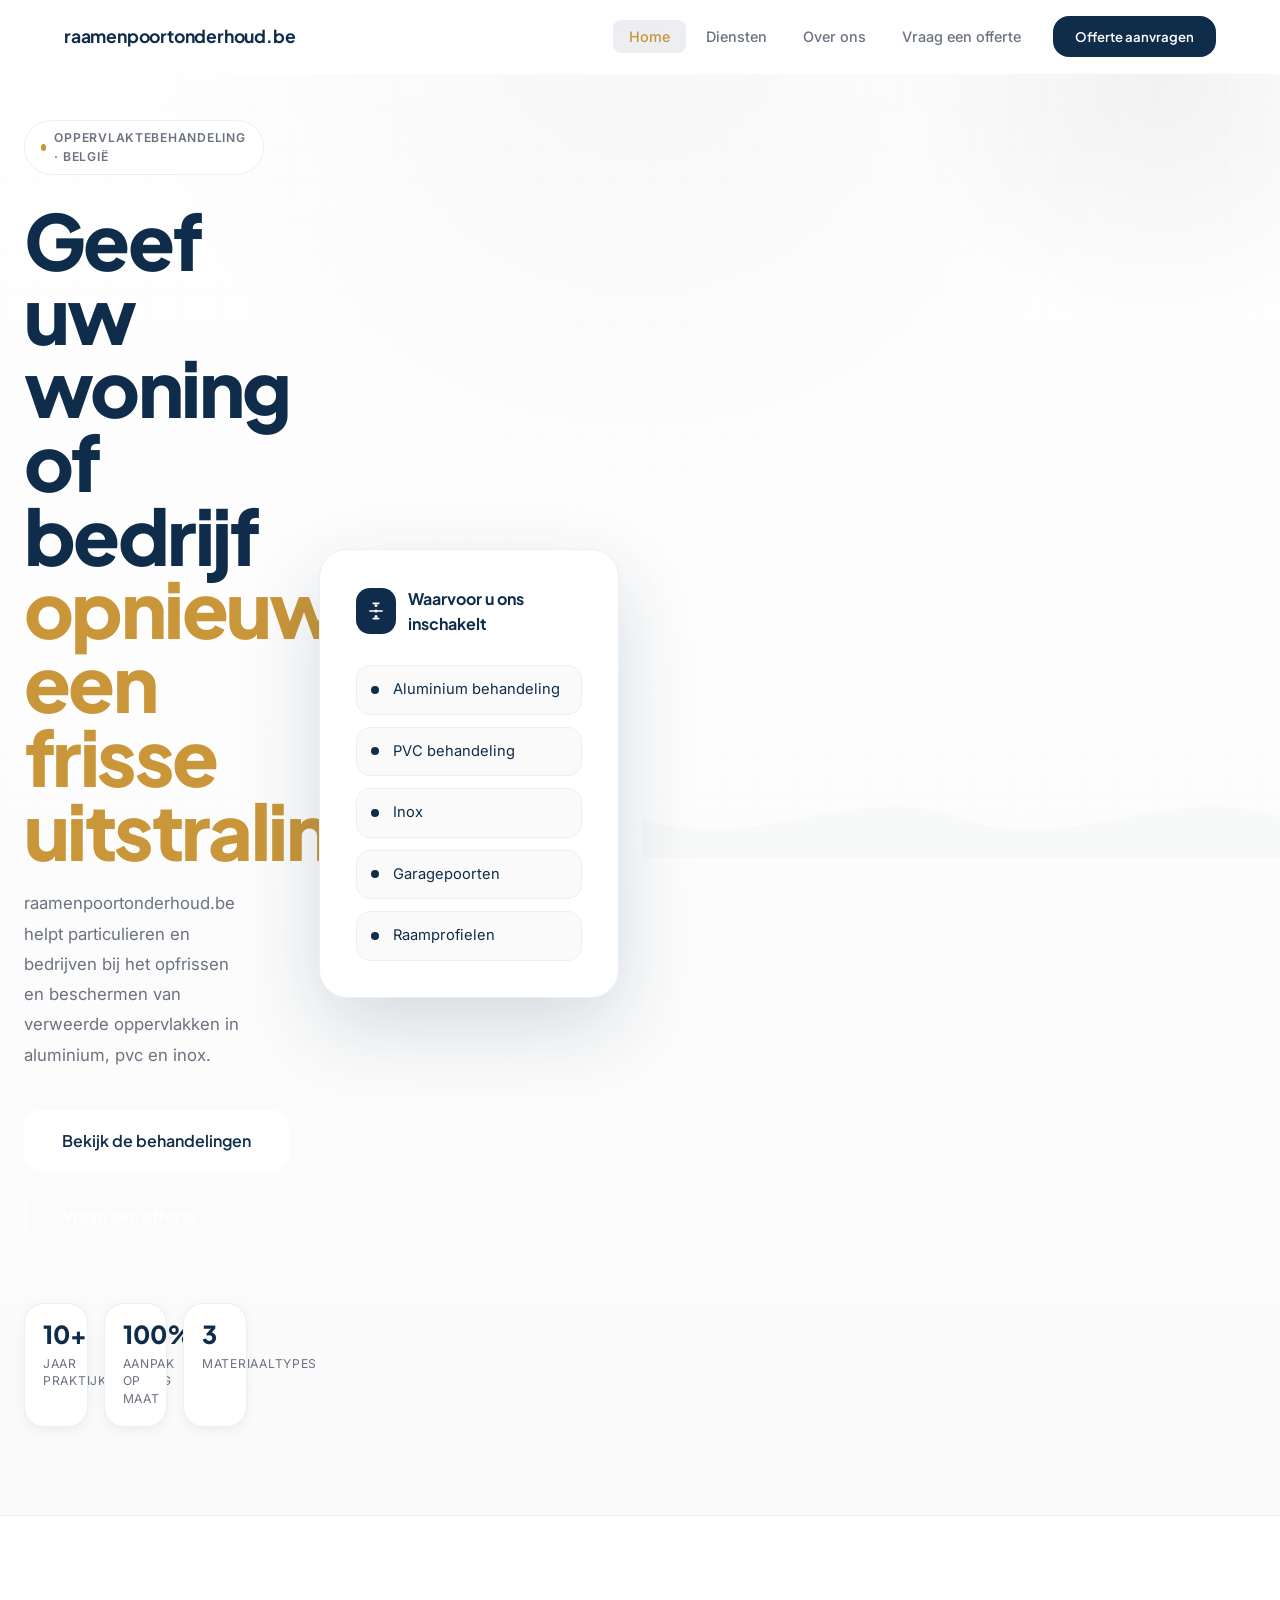
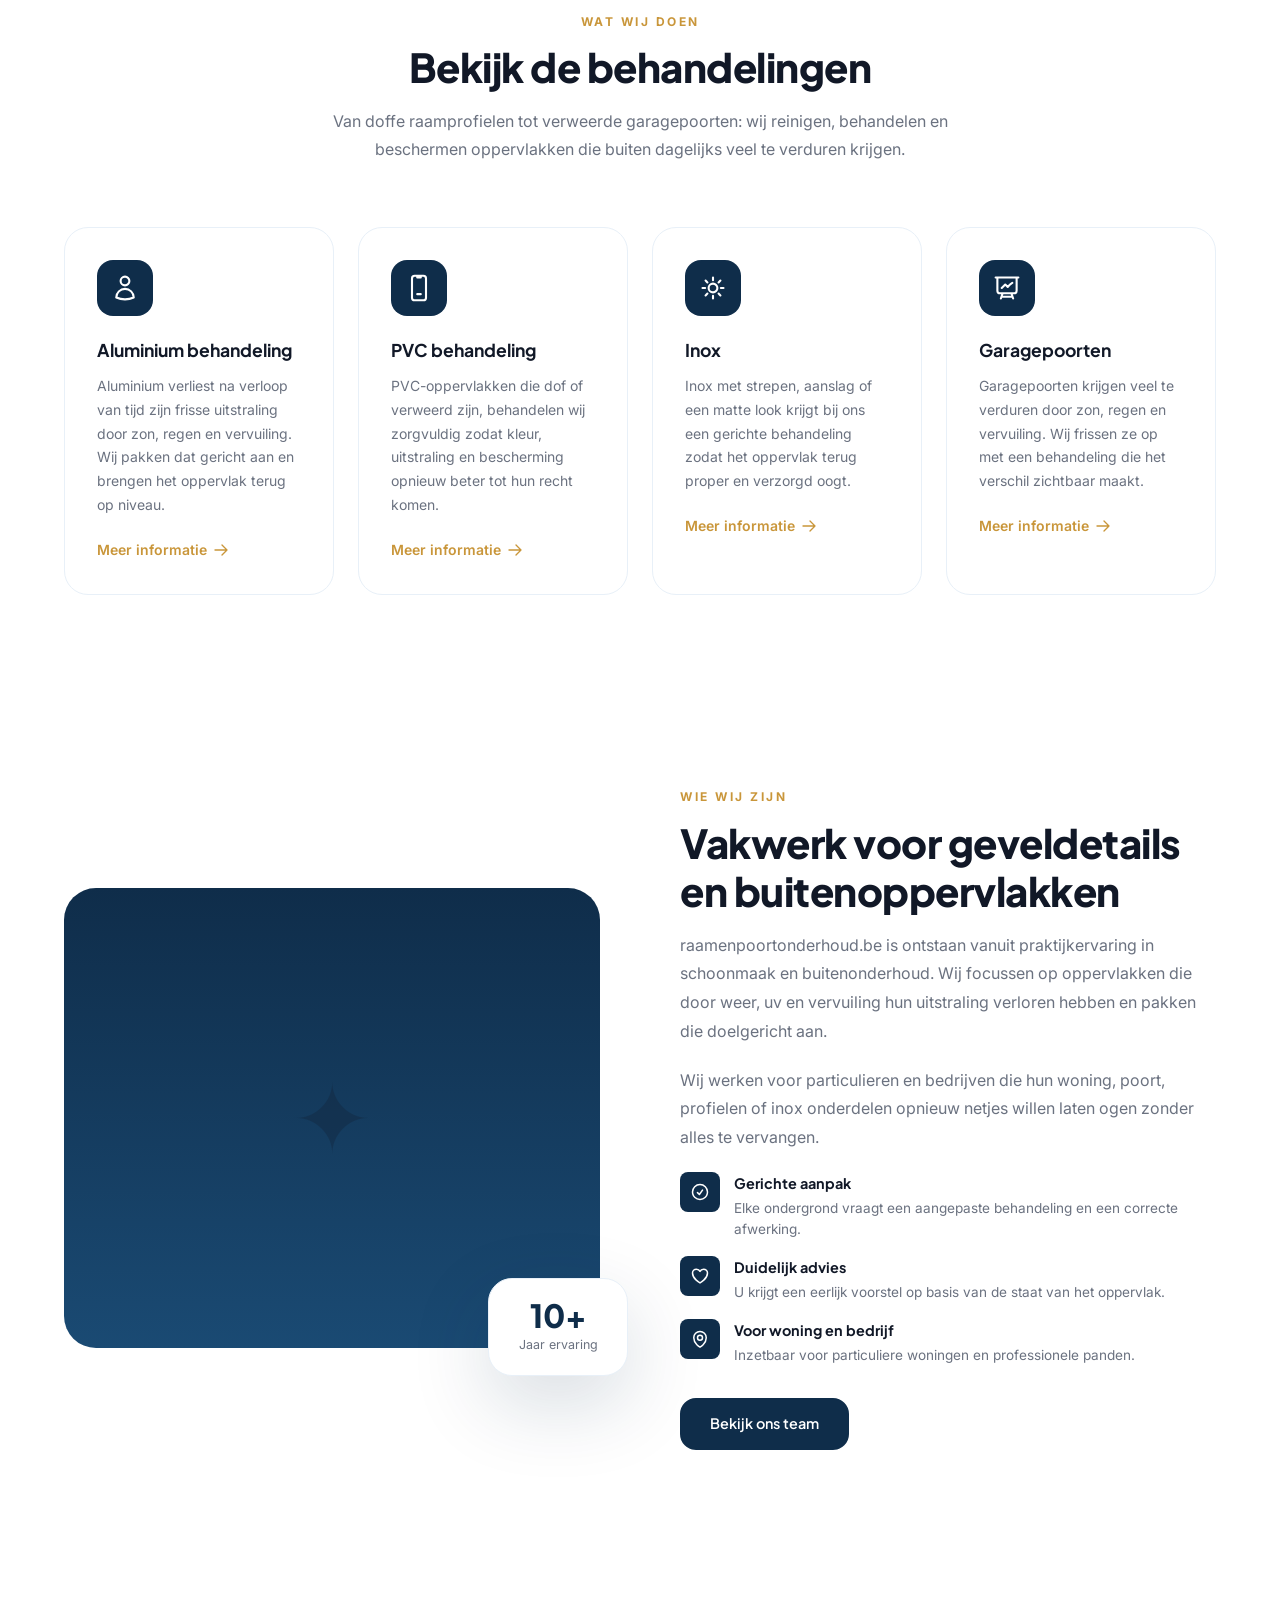
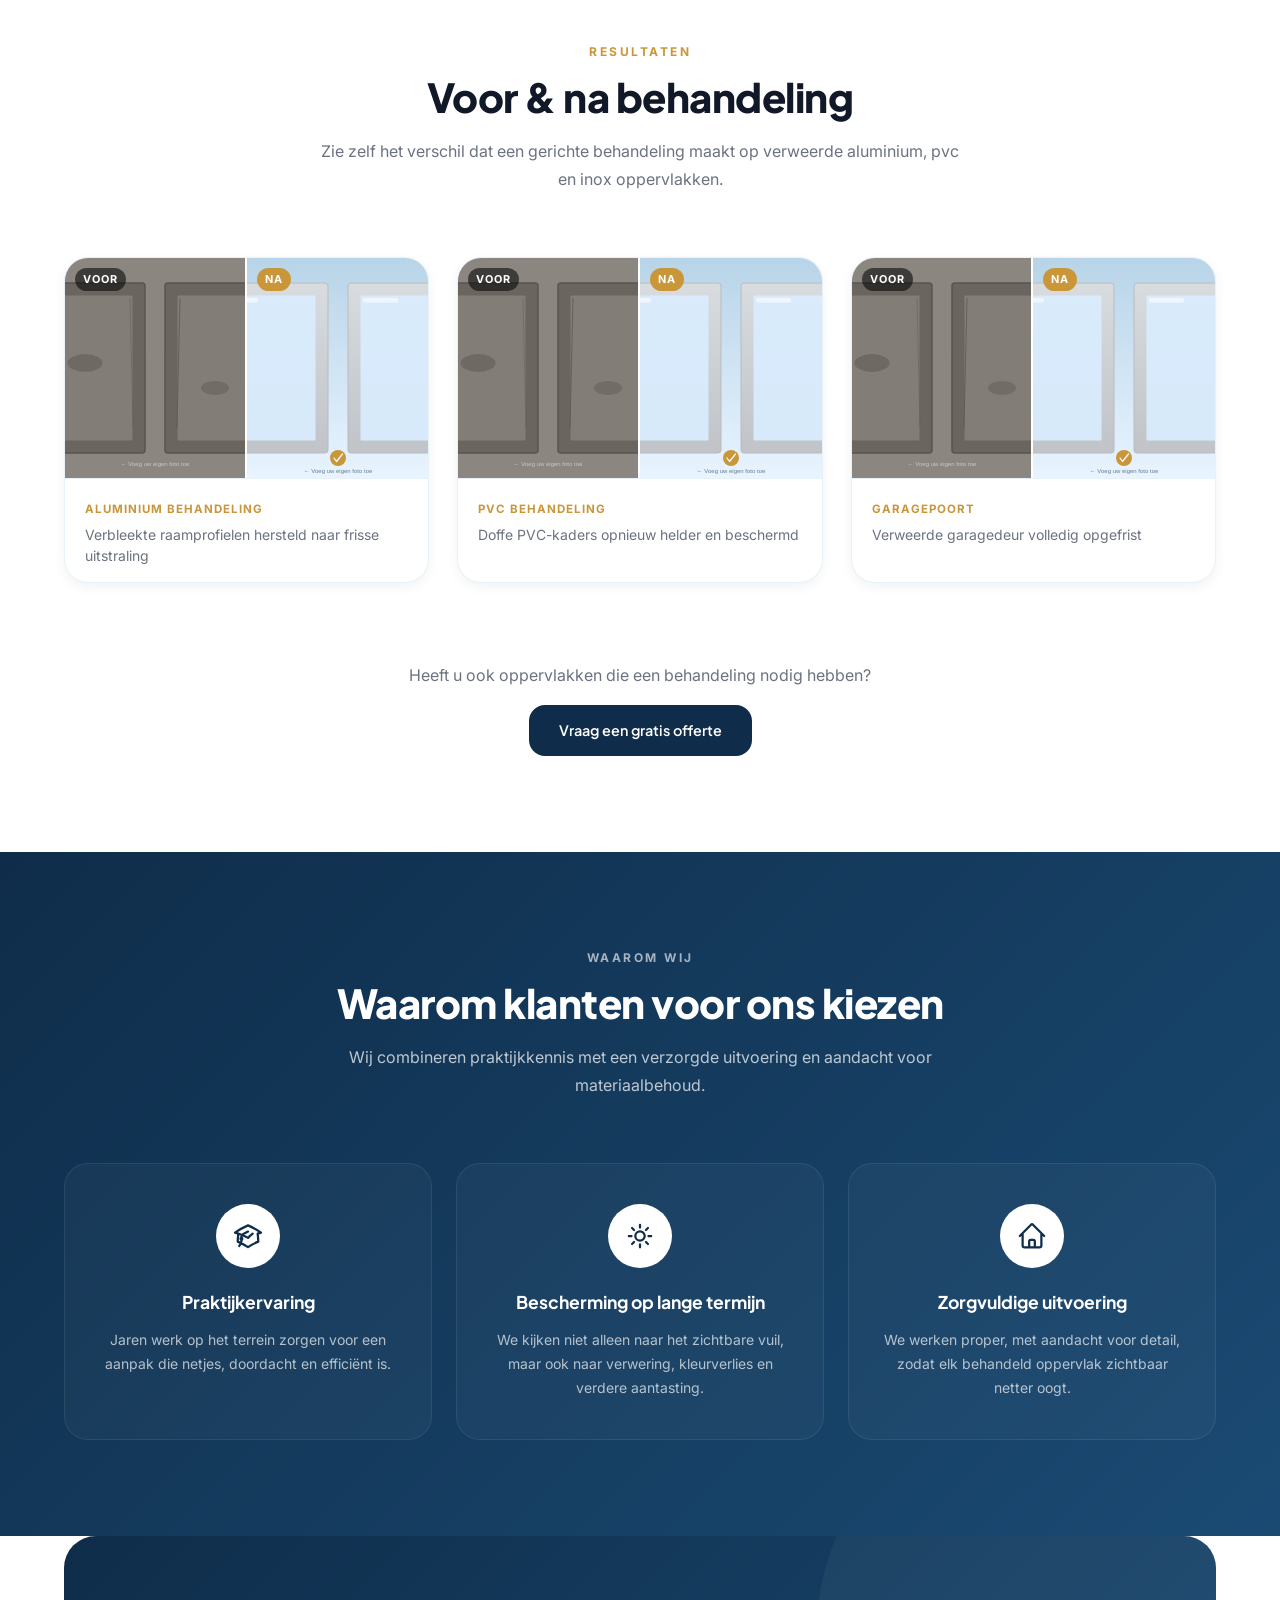
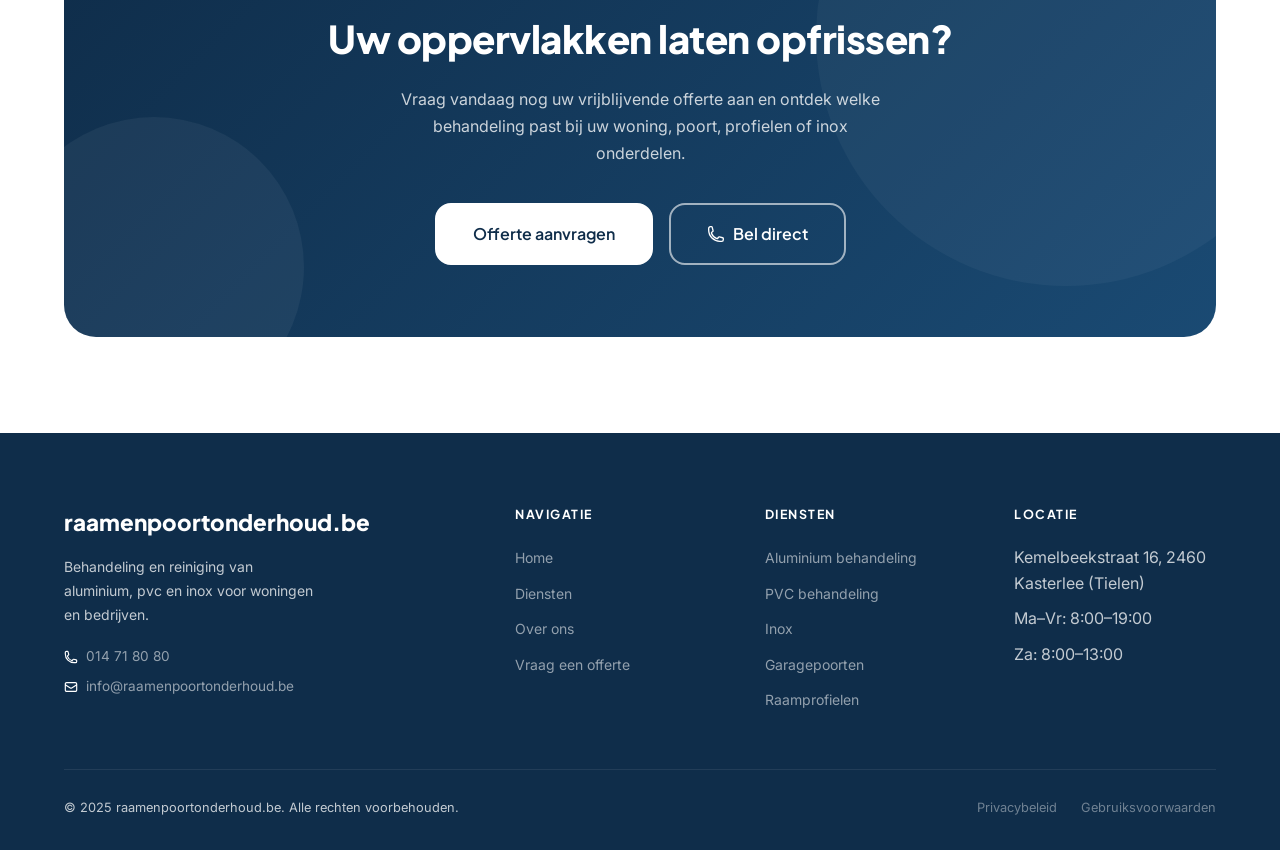
==== index.html @ f48a7caf "Voeg voor/na-sectie toe op homepage met SVG placeholders - Nieuwe 'Resultaten' sectie met 3 voor/na-" ====
<!DOCTYPE html>
<html lang="nl">
<head>
  <meta charset="UTF-8" />
  <meta name="viewport" content="width=device-width, initial-scale=1.0" />
  <meta name="description" content="raamenpoortonderhoud.be behandelt en beschermt verweerde oppervlakken in aluminium, pvc en inox voor woningen en bedrijven." />
  <meta property="og:type" content="website" />
  <meta property="og:site_name" content="raamenpoortonderhoud.be" />
  <meta property="og:title" content="raamenpoortonderhoud.be – Oppervlaktebehandeling en reiniging" />
  <meta property="og:description" content="Wij behandelen en beschermen verweerde oppervlakken in aluminium, pvc en inox voor woningen en bedrijven in België." />
  <meta property="og:url" content="https://thenaturelover343-jpg.github.io/Ramenpoortonderh/index.html" />
  <link rel="icon" href="data:image/svg+xml,<svg xmlns='http://www.w3.org/2000/svg' viewBox='0 0 100 100'><rect width='100' height='100' rx='16' fill='%230F2D4A'/><text y='72' x='50' text-anchor='middle' font-size='64' font-family='sans-serif' font-weight='bold' fill='%23C9963A'>R</text></svg>" />
  <title>raamenpoortonderhoud.be – Oppervlaktebehandeling en reiniging</title>
  <link rel="preconnect" href="https://fonts.googleapis.com" />
  <link rel="preconnect" href="https://fonts.gstatic.com" crossorigin />
  <link href="https://fonts.googleapis.com/css2?family=Plus+Jakarta+Sans:wght@400;500;600;700;800&family=Inter:wght@300;400;500;600&display=swap" rel="stylesheet" />
  <link rel="stylesheet" href="css/style.css" />
</head>
<body>

  <!-- ══════════════════════════════════════
       NAVBAR
  ══════════════════════════════════════ -->
  <header class="navbar" role="banner">
    <div class="container">
      <div class="navbar__inner">
        <a href="index.html" class="navbar__logo" aria-label="raamenpoortonderhoud.be - naar startpagina">
          raamenpoortonderhoud.be
        </a>

        <nav aria-label="Hoofdnavigatie">
          <ul class="navbar__nav" id="mainNav">
            <li><a href="index.html"     class="navbar__link">Home</a></li>
            <li><a href="diensten.html"  class="navbar__link">Diensten</a></li>
            <li><a href="team.html"      class="navbar__link">Over ons</a></li>
            <li><a href="contact.html"   class="navbar__link">Vraag een offerte</a></li>
            <li class="navbar__cta">
              <a href="contact.html" class="btn btn--primary btn--sm">Offerte aanvragen</a>
            </li>
          </ul>
        </nav>

        <button class="navbar__hamburger" aria-label="Menu openen" aria-expanded="false" aria-controls="mainNav">
          <span></span><span></span><span></span>
        </button>
      </div>
    </div>
  </header>

  <main>

    <!-- ══════════════════════════════════════
         HERO
    ══════════════════════════════════════ -->
    <section class="hero" aria-labelledby="hero-title">
      <div class="container">
        <div class="hero__inner">

          <!-- Left: copy -->
          <div class="hero__copy">
            <div class="hero__badge">
              <span class="hero__badge-dot"></span>
              Oppervlaktebehandeling · België
            </div>

            <h1 class="hero__title" id="hero-title">
              Geef uw woning of bedrijf<br>
              <em>opnieuw een frisse uitstraling</em>
            </h1>

            <p class="hero__subtitle">
              raamenpoortonderhoud.be helpt particulieren en bedrijven bij het opfrissen
              en beschermen van verweerde oppervlakken in aluminium, pvc en inox.
            </p>

            <div class="hero__actions">
              <a href="diensten.html" class="btn btn--white btn--lg">Bekijk de behandelingen</a>
              <a href="contact.html"  class="btn btn--outline-white btn--lg">Vraag een offerte</a>
            </div>

            <div class="hero__stats">
              <div>
                <div class="hero__stat-number">10+</div>
                <div class="hero__stat-label">Jaar praktijkervaring</div>
              </div>
              <div>
                <div class="hero__stat-number">100%</div>
                <div class="hero__stat-label">Aanpak op maat</div>
              </div>
              <div>
                <div class="hero__stat-number">3</div>
                <div class="hero__stat-label">Materiaaltypes</div>
              </div>
            </div>
          </div>

          <!-- Right: glass card -->
          <div class="hero__visual" aria-hidden="true">
            <div class="hero__card">
              <div class="hero__card-header">
                <div class="hero__card-icon">
                  <svg xmlns="http://www.w3.org/2000/svg" fill="none" viewBox="0 0 24 24" stroke-width="1.8" stroke="currentColor">
                    <path stroke-linecap="round" stroke-linejoin="round" d="M12 6.75a.75.75 0 1 1 0-1.5.75.75 0 0 1 0 1.5ZM12 12.75a.75.75 0 1 1 0-1.5.75.75 0 0 1 0 1.5ZM12 18.75a.75.75 0 1 1 0-1.5.75.75 0 0 1 0 1.5Z" />
                    <path stroke-linecap="round" stroke-linejoin="round" d="M9 3.75H15M9 20.25H15M5.25 12h13.5" />
                  </svg>
                </div>
                <p class="hero__card-title">Waarvoor u ons inschakelt</p>
              </div>
              <ul class="hero__service-list">
                <li class="hero__service-item"><span class="hero__service-dot"></span>Aluminium behandeling</li>
                <li class="hero__service-item"><span class="hero__service-dot"></span>PVC behandeling</li>
                <li class="hero__service-item"><span class="hero__service-dot"></span>Inox</li>
                <li class="hero__service-item"><span class="hero__service-dot"></span>Garagepoorten</li>
                <li class="hero__service-item"><span class="hero__service-dot"></span>Raamprofielen</li>
              </ul>
            </div>
          </div>

        </div>
      </div>

      <!-- Wave bottom -->
      <div class="wave-divider">
        <svg xmlns="http://www.w3.org/2000/svg" viewBox="0 0 1440 80" preserveAspectRatio="none" style="display:block;width:100%;height:80px;">
          <path fill="#F8FAF9" d="M0,40 C240,80 480,0 720,40 C960,80 1200,0 1440,40 L1440,80 L0,80 Z"/>
        </svg>
      </div>
    </section>

    <!-- ══════════════════════════════════════
         DIENSTEN PREVIEW
    ══════════════════════════════════════ -->
    <section class="section" aria-labelledby="services-title">
      <div class="container">
        <div class="section__header reveal">
          <p class="section__eyebrow">Wat wij doen</p>
          <h2 class="section__title" id="services-title">Bekijk de behandelingen</h2>
          <p class="section__desc">

            Van doffe raamprofielen tot verweerde garagepoorten: wij reinigen,
            behandelen en beschermen oppervlakken die buiten dagelijks veel te verduren krijgen.
          </p>
        </div>

        <div class="services-grid">

          <!-- Aluminium behandeling -->
          <article class="service-card reveal reveal-d1">
            <div class="service-card__icon">
              <svg xmlns="http://www.w3.org/2000/svg" fill="none" viewBox="0 0 24 24" stroke-width="1.8" stroke="currentColor">
                <path stroke-linecap="round" stroke-linejoin="round" d="M15.75 6a3.75 3.75 0 1 1-7.5 0 3.75 3.75 0 0 1 7.5 0ZM4.501 20.118a7.5 7.5 0 0 1 14.998 0A17.933 17.933 0 0 1 12 21.75c-2.676 0-5.216-.584-7.499-1.632Z" />
              </svg>
            </div>
            <h3 class="service-card__title">Aluminium behandeling</h3>
            <p class="service-card__desc">

              Aluminium verliest na verloop van tijd zijn frisse uitstraling door zon,
              regen en vervuiling. Wij pakken dat gericht aan en brengen het oppervlak terug op niveau.
            </p>
            <a href="diensten.html" class="service-card__link">
              Meer informatie
              <svg xmlns="http://www.w3.org/2000/svg" fill="none" viewBox="0 0 24 24" stroke-width="2" stroke="currentColor">
                <path stroke-linecap="round" stroke-linejoin="round" d="M13.5 4.5 21 12m0 0-7.5 7.5M21 12H3" />
              </svg>
            </a>
          </article>

          <!-- PVC behandeling -->
          <article class="service-card reveal reveal-d2">
            <div class="service-card__icon">
              <svg xmlns="http://www.w3.org/2000/svg" fill="none" viewBox="0 0 24 24" stroke-width="1.8" stroke="currentColor">
                <path stroke-linecap="round" stroke-linejoin="round" d="M10.5 1.5H8.25A2.25 2.25 0 0 0 6 3.75v16.5a2.25 2.25 0 0 0 2.25 2.25h7.5A2.25 2.25 0 0 0 18 20.25V3.75a2.25 2.25 0 0 0-2.25-2.25H13.5m-3 0V3h3V1.5m-3 0h3m-3 15.75h3" />
              </svg>
            </div>
            <h3 class="service-card__title">PVC behandeling</h3>
            <p class="service-card__desc">
              PVC-oppervlakken die dof of verweerd zijn, behandelen wij zorgvuldig zodat
              kleur, uitstraling en bescherming opnieuw beter tot hun recht komen.
            </p>
            <a href="diensten.html#pvc" class="service-card__link">
              Meer informatie
              <svg xmlns="http://www.w3.org/2000/svg" fill="none" viewBox="0 0 24 24" stroke-width="2" stroke="currentColor">
                <path stroke-linecap="round" stroke-linejoin="round" d="M13.5 4.5 21 12m0 0-7.5 7.5M21 12H3" />
              </svg>
            </a>
          </article>

          <!-- Inox -->
          <article class="service-card reveal reveal-d3">
            <div class="service-card__icon">
              <svg xmlns="http://www.w3.org/2000/svg" fill="none" viewBox="0 0 24 24" stroke-width="1.8" stroke="currentColor">
                <path stroke-linecap="round" stroke-linejoin="round" d="M12 3v2.25m6.364.386-1.591 1.591M21 12h-2.25m-.386 6.364-1.591-1.591M12 18.75V21m-4.773-4.227-1.591 1.591M5.25 12H3m4.227-4.773L5.636 5.636M15.75 12a3.75 3.75 0 1 1-7.5 0 3.75 3.75 0 0 1 7.5 0Z" />
              </svg>
            </div>
            <h3 class="service-card__title">Inox</h3>
            <p class="service-card__desc">
              Inox met strepen, aanslag of een matte look krijgt bij ons een gerichte
              behandeling zodat het oppervlak terug proper en verzorgd oogt.
            </p>
            <a href="diensten.html#inox" class="service-card__link">
              Meer informatie
              <svg xmlns="http://www.w3.org/2000/svg" fill="none" viewBox="0 0 24 24" stroke-width="2" stroke="currentColor">
                <path stroke-linecap="round" stroke-linejoin="round" d="M13.5 4.5 21 12m0 0-7.5 7.5M21 12H3" />
              </svg>
            </a>
          </article>

          <!-- Garagepoorten -->
          <article class="service-card reveal reveal-d4">
            <div class="service-card__icon">
              <svg xmlns="http://www.w3.org/2000/svg" fill="none" viewBox="0 0 24 24" stroke-width="1.8" stroke="currentColor">
                <path stroke-linecap="round" stroke-linejoin="round" d="M3.75 3v11.25A2.25 2.25 0 0 0 6 16.5h2.25M3.75 3h-1.5m1.5 0h16.5m0 0h1.5m-1.5 0v11.25A2.25 2.25 0 0 1 18 16.5h-2.25m-7.5 0h7.5m-7.5 0-1 3m8.5-3 1 3m0 0 .5 1.5m-.5-1.5h-9.5m0 0-.5 1.5m.75-9 3-3 2.148 2.148A12.061 12.061 0 0 1 16.5 7.605" />
              </svg>
            </div>
            <h3 class="service-card__title">Garagepoorten</h3>
            <p class="service-card__desc">
              Garagepoorten krijgen veel te verduren door zon, regen en vervuiling.
              Wij frissen ze op met een behandeling die het verschil zichtbaar maakt.
            </p>
            <a href="diensten.html#garagepoorten" class="service-card__link">
              Meer informatie
              <svg xmlns="http://www.w3.org/2000/svg" fill="none" viewBox="0 0 24 24" stroke-width="2" stroke="currentColor">
                <path stroke-linecap="round" stroke-linejoin="round" d="M13.5 4.5 21 12m0 0-7.5 7.5M21 12H3" />
              </svg>
            </a>
          </article>

        </div>
      </div>
    </section>

    <!-- ══════════════════════════════════════
         OVER ONS
    ══════════════════════════════════════ -->
    <section class="section section--alt" aria-labelledby="about-title">
      <div class="container">
        <div class="about-grid">

          <!-- Visual -->
          <div class="about__visual reveal">
            <div class="about__img-wrap" aria-hidden="true">
              <span class="about__img-placeholder">✦</span>
            </div>
            <div class="about__floating-card">
              <div class="about__floating-number">10+</div>
              <div class="about__floating-label">Jaar ervaring</div>
            </div>
          </div>

          <!-- Content -->
          <div class="about__content">
            <p class="section__eyebrow reveal">Wie wij zijn</p>
            <h2 class="section__title reveal" id="about-title">
              Vakwerk voor geveldetails en buitenoppervlakken
            </h2>

            <p class="about__text reveal">
              raamenpoortonderhoud.be is ontstaan vanuit praktijkervaring in schoonmaak en
              buitenonderhoud. Wij focussen op oppervlakken die door weer, uv en vervuiling
              hun uitstraling verloren hebben en pakken die doelgericht aan.
            </p>

            <p class="about__text reveal">
              Wij werken voor particulieren en bedrijven die hun woning, poort, profielen
              of inox onderdelen opnieuw netjes willen laten ogen zonder alles te vervangen.
            </p>

            <div class="about__features">
              <div class="about__feature reveal">
                <div class="about__feature-icon">
                  <svg xmlns="http://www.w3.org/2000/svg" fill="none" viewBox="0 0 24 24" stroke-width="1.8" stroke="currentColor">
                    <path stroke-linecap="round" stroke-linejoin="round" d="M9 12.75 11.25 15 15 9.75M21 12a9 9 0 1 1-18 0 9 9 0 0 1 18 0Z" />
                  </svg>
                </div>
                <div>
                  <p class="about__feature-title">Gerichte aanpak</p>
                  <p class="about__feature-desc">Elke ondergrond vraagt een aangepaste behandeling en een correcte afwerking.</p>
                </div>
              </div>

              <div class="about__feature reveal">
                <div class="about__feature-icon">
                  <svg xmlns="http://www.w3.org/2000/svg" fill="none" viewBox="0 0 24 24" stroke-width="1.8" stroke="currentColor">
                    <path stroke-linecap="round" stroke-linejoin="round" d="M21 8.25c0-2.485-2.099-4.5-4.688-4.5-1.935 0-3.597 1.126-4.312 2.733-.715-1.607-2.377-2.733-4.313-2.733C5.1 3.75 3 5.765 3 8.25c0 7.22 9 12 9 12s9-4.78 9-12Z" />
                  </svg>
                </div>
                <div>
                  <p class="about__feature-title">Duidelijk advies</p>
                  <p class="about__feature-desc">U krijgt een eerlijk voorstel op basis van de staat van het oppervlak.</p>
                </div>
              </div>

              <div class="about__feature reveal">
                <div class="about__feature-icon">
                  <svg xmlns="http://www.w3.org/2000/svg" fill="none" viewBox="0 0 24 24" stroke-width="1.8" stroke="currentColor">
                    <path stroke-linecap="round" stroke-linejoin="round" d="M15 10.5a3 3 0 1 1-6 0 3 3 0 0 1 6 0Z" />
                    <path stroke-linecap="round" stroke-linejoin="round" d="M19.5 10.5c0 7.142-7.5 11.25-7.5 11.25S4.5 17.642 4.5 10.5a7.5 7.5 0 1 1 15 0Z" />
                  </svg>
                </div>
                <div>
                  <p class="about__feature-title">Voor woning en bedrijf</p>
                  <p class="about__feature-desc">Inzetbaar voor particuliere woningen en professionele panden.</p>
                </div>
              </div>
            </div>

            <a href="team.html" class="btn btn--primary reveal">Bekijk ons team</a>
          </div>

        </div>
      </div>
    </section>

    <!-- ══════════════════════════════════════
         VOOR & NA
    ══════════════════════════════════════ -->
    <section class="section" aria-labelledby="results-title">
      <div class="container">
        <div class="section__header reveal">
          <p class="section__eyebrow">Resultaten</p>
          <h2 class="section__title" id="results-title">Voor &amp; na behandeling</h2>
          <p class="section__desc">
            Zie zelf het verschil dat een gerichte behandeling maakt op verweerde aluminium, pvc en inox oppervlakken.
          </p>
        </div>

        <div class="before-after-grid">

          <!-- Voor/Na 1 -->
          <div class="ba-card reveal reveal-d1">
            <div class="ba-card__images">
              <div class="ba-card__img ba-card__img--before">
                <img src="img/voor-aluminium.svg" alt="Aluminium raamprofielen voor behandeling: verbleekt en verweerd" loading="lazy" onerror="this.parentElement.classList.add('ba-placeholder')">
                <span class="ba-card__label ba-card__label--before">Voor</span>
              </div>
              <div class="ba-card__img ba-card__img--after">
                <img src="img/na-aluminium.svg" alt="Aluminium raamprofielen na behandeling: helder en verzorgd" loading="lazy" onerror="this.parentElement.classList.add('ba-placeholder')">
                <span class="ba-card__label ba-card__label--after">Na</span>
              </div>
            </div>
            <div class="ba-card__footer">
              <span class="ba-card__tag">Aluminium behandeling</span>
              <p class="ba-card__desc">Verbleekte raamprofielen hersteld naar frisse uitstraling</p>
            </div>
          </div>

          <!-- Voor/Na 2 -->
          <div class="ba-card reveal reveal-d2">
            <div class="ba-card__images">
              <div class="ba-card__img ba-card__img--before">
                <img src="img/voor-pvc.svg" alt="PVC ramen voor behandeling: dof en vervuild" loading="lazy" onerror="this.parentElement.classList.add('ba-placeholder')">
                <span class="ba-card__label ba-card__label--before">Voor</span>
              </div>
              <div class="ba-card__img ba-card__img--after">
                <img src="img/na-pvc.svg" alt="PVC ramen na behandeling: helder en beschermd" loading="lazy" onerror="this.parentElement.classList.add('ba-placeholder')">
                <span class="ba-card__label ba-card__label--after">Na</span>
              </div>
            </div>
            <div class="ba-card__footer">
              <span class="ba-card__tag">PVC behandeling</span>
              <p class="ba-card__desc">Doffe PVC-kaders opnieuw helder en beschermd</p>
            </div>
          </div>

          <!-- Voor/Na 3 -->
          <div class="ba-card reveal reveal-d3">
            <div class="ba-card__images">
              <div class="ba-card__img ba-card__img--before">
                <img src="img/voor-garage.svg" alt="Garagedeur voor behandeling: kleurverlies en vervuiling" loading="lazy" onerror="this.parentElement.classList.add('ba-placeholder')">
                <span class="ba-card__label ba-card__label--before">Voor</span>
              </div>
              <div class="ba-card__img ba-card__img--after">
                <img src="img/na-garage.svg" alt="Garagedeur na behandeling: opgefrист en verzorgd" loading="lazy" onerror="this.parentElement.classList.add('ba-placeholder')">
                <span class="ba-card__label ba-card__label--after">Na</span>
              </div>
            </div>
            <div class="ba-card__footer">
              <span class="ba-card__tag">Garagepoort</span>
              <p class="ba-card__desc">Verweerde garagedeur volledig opgefrist</p>
            </div>
          </div>

        </div>

        <div class="ba-cta reveal">
          <p>Heeft u ook oppervlakken die een behandeling nodig hebben?</p>
          <a href="contact.html" class="btn btn--primary">Vraag een gratis offerte</a>
        </div>

      </div>
    </section>

    <!-- ══════════════════════════════════════
         WAAROM REVITALIS (dark section)
    ══════════════════════════════════════ -->
    <section class="section section--dark" aria-labelledby="why-title">
      <div class="container">
        <div class="section__header reveal">
          <p class="section__eyebrow">Waarom wij</p>
          <h2 class="section__title" id="why-title">Waarom klanten voor ons kiezen</h2>
          <p class="section__desc">
            Wij combineren praktijkkennis met een verzorgde uitvoering en aandacht voor materiaalbehoud.
          </p>
        </div>

        <div class="features-grid">
          <div class="feature-item reveal reveal-d1">
            <div class="feature-item__icon">
              <svg xmlns="http://www.w3.org/2000/svg" fill="none" viewBox="0 0 24 24" stroke-width="1.8" stroke="currentColor">
                <path stroke-linecap="round" stroke-linejoin="round" d="M4.26 10.147a60.438 60.438 0 0 0-.491 6.347A48.62 48.62 0 0 1 12 20.904a48.62 48.62 0 0 1 8.232-4.41 60.46 60.46 0 0 0-.491-6.347m-15.482 0a50.636 50.636 0 0 0-2.658-.813A59.906 59.906 0 0 1 12 3.493a59.903 59.903 0 0 1 10.399 5.84c-.896.248-1.783.52-2.658.814m-15.482 0A50.717 50.717 0 0 1 12 13.489a50.702 50.702 0 0 1 3.741-3.342M6.75 15a.75.75 0 1 0 0-1.5.75.75 0 0 0 0 1.5Zm0 0v-3.675A55.378 55.378 0 0 1 12 8.443m-7.007 11.55A5.981 5.981 0 0 0 6.75 15.75v-1.5" />
              </svg>
            </div>
            <h3 class="feature-item__title">Praktijkervaring</h3>
            <p class="feature-item__desc">
              Jaren werk op het terrein zorgen voor een aanpak die netjes, doordacht en efficiënt is.
            </p>
          </div>

          <div class="feature-item reveal reveal-d2">
            <div class="feature-item__icon">
              <svg xmlns="http://www.w3.org/2000/svg" fill="none" viewBox="0 0 24 24" stroke-width="1.8" stroke="currentColor">
                <path stroke-linecap="round" stroke-linejoin="round" d="M12 3v2.25m6.364.386-1.591 1.591M21 12h-2.25m-.386 6.364-1.591-1.591M12 18.75V21m-4.773-4.227-1.591 1.591M5.25 12H3m4.227-4.773L5.636 5.636M15.75 12a3.75 3.75 0 1 1-7.5 0 3.75 3.75 0 0 1 7.5 0Z" />
              </svg>
            </div>
            <h3 class="feature-item__title">Bescherming op lange termijn</h3>
            <p class="feature-item__desc">
              We kijken niet alleen naar het zichtbare vuil, maar ook naar verwering, kleurverlies en verdere aantasting.
            </p>
          </div>

          <div class="feature-item reveal reveal-d3">
            <div class="feature-item__icon">
              <svg xmlns="http://www.w3.org/2000/svg" fill="none" viewBox="0 0 24 24" stroke-width="1.8" stroke="currentColor">
                <path stroke-linecap="round" stroke-linejoin="round" d="M2.25 12l8.954-8.955c.44-.439 1.152-.439 1.591 0L21.75 12M4.5 9.75v10.125c0 .621.504 1.125 1.125 1.125H9.75v-4.875c0-.621.504-1.125 1.125-1.125h2.25c.621 0 1.125.504 1.125 1.125V21h4.125c.621 0 1.125-.504 1.125-1.125V9.75M8.25 21h8.25" />
              </svg>
            </div>
            <h3 class="feature-item__title">Zorgvuldige uitvoering</h3>
            <p class="feature-item__desc">
              We werken proper, met aandacht voor detail, zodat elk behandeld oppervlak zichtbaar netter oogt.
            </p>
          </div>
        </div>
      </div>
    </section>

    <!-- ══════════════════════════════════════
         CTA BANNER
    ══════════════════════════════════════ -->
    <div class="cta-wrap section--alt">
      <div class="container">
        <div class="cta-banner reveal">
          <div class="cta-banner__inner">
            <h2 class="cta-banner__title">Uw oppervlakken laten opfrissen?</h2>
            <p class="cta-banner__desc">
              Vraag vandaag nog uw vrijblijvende offerte aan en ontdek welke behandeling past
              bij uw woning, poort, profielen of inox onderdelen.
            </p>
            <div class="cta-banner__actions">
              <a href="contact.html" class="btn btn--white btn--lg">Offerte aanvragen</a>
              <a href="tel:014718080" class="btn btn--outline-white btn--lg">
                <svg xmlns="http://www.w3.org/2000/svg" fill="none" viewBox="0 0 24 24" stroke-width="1.8" stroke="currentColor" style="width:18px;height:18px;">
                  <path stroke-linecap="round" stroke-linejoin="round" d="M2.25 6.75c0 8.284 6.716 15 15 15h2.25a2.25 2.25 0 0 0 2.25-2.25v-1.372c0-.516-.351-.966-.852-1.091l-4.423-1.106c-.44-.11-.902.055-1.173.417l-.97 1.293c-.282.376-.769.542-1.21.38a12.035 12.035 0 0 1-7.143-7.143c-.162-.441.004-.928.38-1.21l1.293-.97c.363-.271.527-.734.417-1.173L6.963 3.102a1.125 1.125 0 0 0-1.091-.852H4.5A2.25 2.25 0 0 0 2.25 4.5v2.25Z" />
                </svg>
                Bel direct
              </a>
            </div>
          </div>
        </div>
      </div>
    </div>

  </main>

  <!-- ══════════════════════════════════════
       FOOTER
  ══════════════════════════════════════ -->
  <footer class="footer" role="contentinfo">
    <div class="container">
      <div class="footer__grid">

        <!-- Brand -->
        <div class="footer__brand">
          <div class="footer__logo">raamenpoortonderhoud.be</div>
          <p class="footer__tagline">
            Behandeling en reiniging van aluminium, pvc en inox voor woningen en bedrijven.
          </p>
          <div class="footer__contact-line">
            <svg xmlns="http://www.w3.org/2000/svg" fill="none" viewBox="0 0 24 24" stroke-width="2" stroke="currentColor">
              <path stroke-linecap="round" stroke-linejoin="round" d="M2.25 6.75c0 8.284 6.716 15 15 15h2.25a2.25 2.25 0 0 0 2.25-2.25v-1.372c0-.516-.351-.966-.852-1.091l-4.423-1.106c-.44-.11-.902.055-1.173.417l-.97 1.293c-.282.376-.769.542-1.21.38a12.035 12.035 0 0 1-7.143-7.143c-.162-.441.004-.928.38-1.21l1.293-.97c.363-.271.527-.734.417-1.173L6.963 3.102a1.125 1.125 0 0 0-1.091-.852H4.5A2.25 2.25 0 0 0 2.25 4.5v2.25Z" />
            </svg>
            014 71 80 80
          </div>
          <div class="footer__contact-line">
            <svg xmlns="http://www.w3.org/2000/svg" fill="none" viewBox="0 0 24 24" stroke-width="2" stroke="currentColor">
              <path stroke-linecap="round" stroke-linejoin="round" d="M21.75 6.75v10.5a2.25 2.25 0 0 1-2.25 2.25h-15a2.25 2.25 0 0 1-2.25-2.25V6.75m19.5 0A2.25 2.25 0 0 0 19.5 4.5h-15a2.25 2.25 0 0 0-2.25 2.25m19.5 0v.243a2.25 2.25 0 0 1-1.07 1.916l-7.5 4.615a2.25 2.25 0 0 1-2.36 0L3.32 8.91a2.25 2.25 0 0 1-1.07-1.916V6.75" />
            </svg>
            info@raamenpoortonderhoud.be
          </div>
        </div>

        <!-- Navigatie -->
        <div>
          <p class="footer__heading">Navigatie</p>
          <ul class="footer__list">
            <li><a href="index.html">Home</a></li>
            <li><a href="diensten.html">Diensten</a></li>
            <li><a href="team.html">Over ons</a></li>
            <li><a href="contact.html">Vraag een offerte</a></li>
          </ul>
        </div>

        <!-- Diensten -->
        <div>
          <p class="footer__heading">Diensten</p>
          <ul class="footer__list">
            <li><a href="diensten.html">Aluminium behandeling</a></li>
            <li><a href="diensten.html#pvc">PVC behandeling</a></li>
            <li><a href="diensten.html#inox">Inox</a></li>
            <li><a href="diensten.html#garagepoorten">Garagepoorten</a></li>
            <li><a href="diensten.html#raamprofielen">Raamprofielen</a></li>
          </ul>
        </div>

        <!-- Info -->
        <div>
          <p class="footer__heading">Locatie</p>
          <ul class="footer__list">
            <li>Kemelbeekstraat 16, 2460 Kasterlee (Tielen)</li>
            <li>Ma–Vr: 8:00–19:00</li>
            <li>Za: 8:00–13:00</li>
          </ul>
        </div>

      </div>

      <div class="footer__bottom">
        <p class="footer__copy">&copy; 2025 raamenpoortonderhoud.be. Alle rechten voorbehouden.</p>
        <nav class="footer__bottom-links" aria-label="Juridische links">
          <a href="#">Privacybeleid</a>
          <a href="#">Gebruiksvoorwaarden</a>
        </nav>
      </div>
    </div>
  </footer>

  <script src="js/main.js"></script>
</body>
</html>
---- css/style.css ----
/* ============================================================
   RAAMENPOORTONDERHOUD.BE – Modern Redesign
   Kleurenschema: Groen & Wit | Taal: Nederlands
   ============================================================ */

/* === CSS VARIABLES === */
:root {
  --clr-primary:       #0F2D4A;
  --clr-primary-light: #1A4A73;
  --clr-primary-dark:  #08192A;
  --clr-accent:        #C9963A;
  --clr-bg:            #FFFFFF;
  --clr-surface:       #FFFFFF;
  --clr-text:          #111827;
  --clr-text-muted:    #6B7280;
  --clr-border:        #E8F0F8;

  --font-heading: 'Plus Jakarta Sans', sans-serif;
  --font-body:    'Inter', sans-serif;

  --radius-sm: 8px;
  --radius-md: 16px;
  --radius-lg: 24px;
  --radius-xl: 32px;

  --shadow-sm: 0 4px 12px rgba(15, 45, 74, 0.06);
  --shadow-md: 0 16px 40px rgba(15, 45, 74, 0.10);
  --shadow-lg: 0 28px 80px rgba(15, 45, 74, 0.16);

  --transition: 0.3s cubic-bezier(0.4, 0, 0.2, 1);
}

/* === RESET & BASE === */
*, *::before, *::after {
  box-sizing: border-box;
  margin: 0;
  padding: 0;
}

html {
  scroll-behavior: smooth;
  font-size: 16px;
}

body {
  font-family: var(--font-body);
  background: var(--clr-bg);
  color: var(--clr-text);
  line-height: 1.6;
  -webkit-font-smoothing: antialiased;
}

img { max-width: 100%; display: block; }
a   { color: inherit; text-decoration: none; }
ul  { list-style: none; }

/* === LAYOUT === */
.container {
  max-width: 1200px;
  margin: 0 auto;
  padding: 0 24px;
}

/* ============================================================
   NAVBAR
   ============================================================ */
.navbar {
  position: fixed;
  top: 0; left: 0; right: 0;
  z-index: 100;
  padding: 16px 0;
  background: rgba(255, 255, 255, 0.88);
  backdrop-filter: blur(12px);
  -webkit-backdrop-filter: blur(12px);
  border-bottom: 1px solid transparent;
  transition: var(--transition);
}

.navbar.scrolled {
  border-bottom-color: var(--clr-border);
  box-shadow: var(--shadow-sm);
}

.navbar__inner {
  display: flex;
  align-items: center;
  justify-content: space-between;
}

.navbar__logo {
  font-family: var(--font-heading);
  font-size: 1.1rem;
  font-weight: 700;
  color: #0F2D4A;
  letter-spacing: -0.2px;
}

.navbar__logo span { color: var(--clr-text); }

.navbar__nav {
  display: flex;
  align-items: center;
  gap: 4px;
}

.navbar__link {
  padding: 8px 16px;
  border-radius: var(--radius-sm);
  font-size: 0.9rem;
  font-weight: 500;
  color: var(--clr-text-muted);
  transition: var(--transition);
}

.navbar__link:hover,
.navbar__link.active {
  color: #C9963A;
  background: rgba(15, 45, 74, 0.08);
}

.navbar__cta { margin-left: 12px; }

.navbar__hamburger {
  display: none;
  flex-direction: column;
  gap: 5px;
  cursor: pointer;
  padding: 8px;
  border: none;
  background: none;
}

.navbar__hamburger span {
  display: block;
  width: 24px;
  height: 2px;
  background: var(--clr-text);
  border-radius: 2px;
  transition: var(--transition);
}

.navbar__hamburger.open span:nth-child(1) { transform: translateY(7px) rotate(45deg); }
.navbar__hamburger.open span:nth-child(2) { opacity: 0; transform: scaleX(0); }
.navbar__hamburger.open span:nth-child(3) { transform: translateY(-7px) rotate(-45deg); }

@media (max-width: 768px) {
  .navbar__hamburger { display: flex; }

  .navbar__nav {
    display: none;
    position: absolute;
    top: 100%; left: 0; right: 0;
    flex-direction: column;
    align-items: stretch;
    background: var(--clr-surface);
    padding: 16px 24px 24px;
    border-top: 1px solid var(--clr-border);
    box-shadow: var(--shadow-md);
    gap: 4px;
  }

  .navbar__nav.open { display: flex; }
  .navbar__link { padding: 12px 16px; }
  .navbar__cta { display: none; }
}

/* ============================================================
   BUTTONS
   ============================================================ */
.btn {
  display: inline-flex;
  align-items: center;
  gap: 8px;
  padding: 12px 28px;
  border-radius: var(--radius-md);
  font-family: var(--font-heading);
  font-size: 0.9rem;
  font-weight: 600;
  cursor: pointer;
  border: 2px solid transparent;
  transition: var(--transition);
  white-space: nowrap;
}

.btn--primary {
  background: #0F2D4A;
  color: #fff;
  border-color: #0F2D4A;
}
.btn--primary:hover {
  background: #08192A;
  border-color: #08192A;
  transform: translateY(-2px);
  box-shadow: var(--shadow-md);
}

.btn--outline {
  background: transparent;
  color: #0F2D4A;
  border-color: #0F2D4A;
}
.btn--outline:hover {
  background: #0F2D4A;
  color: #fff;
  transform: translateY(-2px);
  box-shadow: var(--shadow-md);
}

.btn--outline-white {
  background: transparent;
  color: #fff;
  border-color: rgba(255, 255, 255, 0.6);
}
.btn--outline-white:hover {
  background: rgba(255, 255, 255, 0.15);
  border-color: #fff;
  transform: translateY(-2px);
}

.btn--white {
  background: #fff;
  color: #0F2D4A;
  border-color: #fff;
}
.btn--white:hover {
  background: var(--clr-bg);
  transform: translateY(-2px);
  box-shadow: 0 8px 24px rgba(15, 45, 74, 0.15);
}

.btn--sm  { padding: 8px 20px;  font-size: 0.825rem; }
.btn--lg  { padding: 16px 36px; font-size: 1rem; }

/* ============================================================
   HERO (Homepage)
   ============================================================ */
.hero {
  min-height: 100vh;
  display: flex;
  align-items: center;
  background:
    radial-gradient(circle at top center, rgba(0, 0, 0, 0.03), transparent 32%),
    linear-gradient(180deg, #FFFFFF 0%, #FAFAFA 100%);
  position: relative;
  overflow: hidden;
  padding: 120px 0 0;
  border-bottom: 1px solid var(--clr-border);
}

.hero::before,
.hero::after {
  content: '';
  position: absolute;
  pointer-events: none;
}

.hero::before {
  inset: 0;
  background-image:
    linear-gradient(rgba(17,17,17,0.035) 1px, transparent 1px),
    linear-gradient(90deg, rgba(17,17,17,0.035) 1px, transparent 1px);
  background-size: 36px 36px;
  mask-image: linear-gradient(180deg, rgba(0,0,0,0.2), transparent 78%);
}

.hero::after {
  width: 520px;
  height: 520px;
  border-radius: 50%;
  top: -180px;
  right: -140px;
  background: radial-gradient(circle, rgba(0,0,0,0.05) 0%, rgba(0,0,0,0) 70%);
}

.hero__inner {
  display: grid;
  grid-template-columns: minmax(0, 1.15fr) minmax(300px, 0.85fr);
  gap: 72px;
  align-items: center;
  position: relative;
  z-index: 1;
  padding-bottom: 88px;
}

.hero__badge {
  display: inline-flex;
  align-items: center;
  gap: 8px;
  background: #fff;
  border: 1px solid var(--clr-border);
  border-radius: 999px;
  padding: 7px 16px;
  font-size: 0.76rem;
  font-weight: 600;
  color: var(--clr-text-muted);
  letter-spacing: 0.06em;
  text-transform: uppercase;
  margin-bottom: 28px;
}

.hero__badge-dot {
  width: 7px; height: 7px;
  border-radius: 50%;
  background: #C9963A;
}

.hero__title {
  font-family: var(--font-heading);
  font-size: clamp(3rem, 6vw, 5rem);
  font-weight: 800;
  color: #0F2D4A;
  line-height: 0.96;
  letter-spacing: -2.6px;
  margin-bottom: 22px;
  max-width: 10ch;
}

.hero__title em {
  font-style: normal;
  color: #C9963A;
}

.hero__subtitle {
  font-size: 1.05rem;
  color: var(--clr-text-muted);
  line-height: 1.8;
  margin-bottom: 40px;
  max-width: 560px;
}

.hero__actions {
  display: flex;
  gap: 14px;
  flex-wrap: wrap;
}

.hero__stats {
  display: grid;
  grid-template-columns: repeat(3, minmax(0, 1fr));
  gap: 16px;
  margin-top: 56px;
}

.hero__stats > div {
  padding: 18px;
  border-radius: 20px;
  background: #fff;
  border: 1px solid var(--clr-border);
  box-shadow: var(--shadow-sm);
}

.hero__stat-number {
  font-family: var(--font-heading);
  font-size: 1.55rem;
  font-weight: 800;
  color: #0F2D4A;
  line-height: 1;
}

.hero__stat-label {
  font-size: 0.76rem;
  color: var(--clr-text-muted);
  margin-top: 8px;
  text-transform: uppercase;
  letter-spacing: 0.06em;
  line-height: 1.45;
}

.hero__visual {
  display: flex;
  justify-content: center;
  align-items: center;
}

.hero__card {
  background: #FFFFFF;
  border: 1px solid var(--clr-border);
  border-radius: 28px;
  padding: 36px;
  width: 100%;
  max-width: 360px;
  box-shadow: var(--shadow-lg);
}

.hero__card-header {
  display: flex;
  align-items: center;
  gap: 12px;
  margin-bottom: 28px;
}

.hero__card-icon {
  width: 46px; height: 46px;
  border-radius: 14px;
  background: #0F2D4A;
  display: flex;
  align-items: center;
  justify-content: center;
}

.hero__card-icon svg {
  width: 22px; height: 22px;
  color: #FFFFFF;
}

.hero__card-title {
  font-family: var(--font-heading);
  font-size: 1rem;
  font-weight: 700;
  color: #0F2D4A;
}

.hero__service-list {
  display: flex;
  flex-direction: column;
  gap: 12px;
}

.hero__service-item {
  display: flex;
  align-items: center;
  gap: 14px;
  color: #0F2D4A;
  font-size: 0.92rem;
  padding: 12px 14px;
  border-radius: 14px;
  background: #FAFAFA;
  border: 1px solid var(--clr-border);
  transition: var(--transition);
}

.hero__service-item:hover {
  background: #FFFFFF;
  transform: translateY(-1px);
}

.hero__service-dot {
  width: 8px; height: 8px;
  border-radius: 50%;
  background: #0F2D4A;
  flex-shrink: 0;
}

@media (max-width: 900px) {
  .hero__inner { gap: 40px; }
}

@media (max-width: 768px) {
  .wave-divider {
    overflow: hidden;
  }
  .wave-divider svg {
    width: 100% !important;
    height: 48px !important;
  }
  .hero {
    min-height: auto;
    padding: 96px 0 0;
  }
  .hero__inner {
    grid-template-columns: 1fr;
    gap: 28px;
    padding-bottom: 48px;
  }
  .hero__title {
    font-size: 2.7rem;
    line-height: 0.98;
    letter-spacing: -1.6px;
    word-break: break-word;
  }
  .hero__subtitle {
    font-size: 0.96rem;
    line-height: 1.65;
    max-width: 100%;
  }
  .hero__actions {
    flex-direction: column;
    align-items: stretch;
  }
  .hero__actions .btn {
    width: 100%;
    justify-content: center;
  }
  .hero__stats  {
    gap: 12px;
    grid-template-columns: 1fr;
  }
  .hero__stat-number {
    font-size: 1.4rem;
  }
  .hero__stat-label {
    font-size: 0.78rem;
    line-height: 1.45;
    word-break: break-word;
  }
  .hero__visual { display: none; }
}

@media (max-width: 480px) {
  .hero__title {
    font-size: 2.25rem;
  }
}

/* ============================================================
   WAVE DIVIDER
   ============================================================ */
.wave-divider {
  display: block;
  width: 100%;
  height: auto;
  margin-bottom: -2px;
  line-height: 0;
}

/* ============================================================
   SECTION BASE
   ============================================================ */
.section { padding: 96px 0; }
.section--alt  { background: var(--clr-surface); }
.section--dark {
  background: linear-gradient(135deg, #0F2D4A 0%, #1A4A73 100%);
}

.section__header {
  text-align: center;
  max-width: 640px;
  margin: 0 auto 64px;
}

.section__eyebrow {
  font-size: 0.75rem;
  font-weight: 700;
  letter-spacing: 2.5px;
  text-transform: uppercase;
  color: #C9963A;
  margin-bottom: 12px;
}

.section__title {
  font-family: var(--font-heading);
  font-size: clamp(1.75rem, 3.5vw, 2.5rem);
  font-weight: 800;
  color: var(--clr-text);
  line-height: 1.2;
  letter-spacing: -0.5px;
  margin-bottom: 16px;
}

.section__desc {
  font-size: 1rem;
  color: var(--clr-text-muted);
  line-height: 1.75;
}

.section--dark .section__eyebrow { color: rgba(255, 255, 255, 0.62); }
.section--dark .section__title   { color: #fff; }
.section--dark .section__desc    { color: rgba(255, 255, 255, 0.72); }

/* ============================================================
   SERVICE CARDS
   ============================================================ */
.services-grid {
  display: grid;
  grid-template-columns: repeat(auto-fit, minmax(260px, 1fr));
  gap: 24px;
}

.service-card {
  background: var(--clr-surface);
  border: 1px solid var(--clr-border);
  border-radius: var(--radius-lg);
  padding: 32px;
  transition: var(--transition);
}

.service-card:hover {
  transform: translateY(-6px);
  box-shadow: var(--shadow-lg);
  border-color: #C9963A;
}

.service-card__icon {
  width: 56px; height: 56px;
  border-radius: var(--radius-md);
  background: #0F2D4A;
  display: flex;
  align-items: center;
  justify-content: center;
  margin-bottom: 20px;
}

.service-card__icon svg {
  width: 28px; height: 28px;
  color: #FFFFFF;
}

.service-card__title {
  font-family: var(--font-heading);
  font-size: 1.1rem;
  font-weight: 700;
  color: var(--clr-text);
  margin-bottom: 10px;
}

.service-card__desc {
  font-size: 0.875rem;
  color: var(--clr-text-muted);
  line-height: 1.7;
  margin-bottom: 20px;
}

.service-card__link {
  font-size: 0.875rem;
  font-weight: 600;
  color: #C9963A;
  display: inline-flex;
  align-items: center;
  gap: 6px;
  transition: var(--transition);
}

.service-card__link:hover { gap: 10px; }

.service-card__link svg {
  width: 16px; height: 16px;
  transition: var(--transition);
}

/* ============================================================
   ABOUT SECTION
   ============================================================ */
.about-grid {
  display: grid;
  grid-template-columns: 1fr 1fr;
  gap: 80px;
  align-items: center;
}

.about__visual { position: relative; }

.about__img-wrap {
  border-radius: var(--radius-xl);
  overflow: hidden;
  background: linear-gradient(180deg, #0F2D4A 0%, #1A4A73 100%);
  height: 460px;
  display: flex;
  align-items: center;
  justify-content: center;
}

.about__img-placeholder {
  font-size: 6rem;
  opacity: 0.25;
}

.about__floating-card {
  position: absolute;
  bottom: -28px;
  right: -28px;
  background: var(--clr-surface);
  border-radius: var(--radius-lg);
  padding: 20px 24px;
  box-shadow: var(--shadow-lg);
  border: 1px solid var(--clr-border);
  text-align: center;
  min-width: 140px;
}

.about__floating-number {
  font-family: var(--font-heading);
  font-size: 2rem;
  font-weight: 800;
  color: #0F2D4A;
  line-height: 1;
}

.about__floating-label {
  font-size: 0.78rem;
  color: var(--clr-text-muted);
  margin-top: 4px;
}

.about__content .section__eyebrow,
.about__content .section__title { text-align: left; }

.about__text {
  font-size: 1rem;
  color: var(--clr-text-muted);
  line-height: 1.8;
  margin-bottom: 20px;
}

.about__features {
  display: flex;
  flex-direction: column;
  gap: 16px;
  margin-bottom: 32px;
}

.about__feature {
  display: flex;
  align-items: flex-start;
  gap: 14px;
}

.about__feature-icon {
  width: 40px; height: 40px;
  border-radius: var(--radius-sm);
  background: #0F2D4A;
  display: flex;
  align-items: center;
  justify-content: center;
  flex-shrink: 0;
}

.about__feature-icon svg {
  width: 20px; height: 20px;
  color: #FFFFFF;
}

.about__feature-title {
  font-family: var(--font-heading);
  font-size: 0.9rem;
  font-weight: 700;
  color: var(--clr-text);
  margin-bottom: 3px;
}

.about__feature-desc {
  font-size: 0.85rem;
  color: var(--clr-text-muted);
  line-height: 1.55;
}

@media (max-width: 900px) {
  .about-grid { gap: 48px; }
}

@media (max-width: 768px) {
  .about-grid { grid-template-columns: 1fr; }
  .about__floating-card { right: 0; }
}

/* ============================================================
   FEATURES / USP GRID (dark section)
   ============================================================ */
.features-grid {
  display: grid;
  grid-template-columns: repeat(3, 1fr);
  gap: 24px;
}

.feature-item {
  text-align: center;
  padding: 40px 28px;
  border-radius: var(--radius-lg);
  background: rgba(255, 255, 255, 0.03);
  border: 1px solid rgba(255, 255, 255, 0.08);
  transition: var(--transition);
}

.feature-item:hover {
  background: rgba(255, 255, 255, 0.06);
  transform: translateY(-4px);
}

.feature-item__icon {
  width: 64px; height: 64px;
  border-radius: 50%;
  background: #FFFFFF;
  display: flex;
  align-items: center;
  justify-content: center;
  margin: 0 auto 20px;
}

.feature-item__icon svg {
  width: 30px; height: 30px;
  color: #0F2D4A;
}

.feature-item__title {
  font-family: var(--font-heading);
  font-size: 1.1rem;
  font-weight: 700;
  color: #fff;
  margin-bottom: 12px;
}

.feature-item__desc {
  font-size: 0.875rem;
  color: rgba(255, 255, 255, 0.68);
  line-height: 1.7;
}

@media (max-width: 768px) {
  .features-grid { grid-template-columns: 1fr; gap: 16px; }
}

/* ============================================================
   VOOR & NA SECTIE
   ============================================================ */
.before-after-grid {
  display: grid;
  grid-template-columns: repeat(3, 1fr);
  gap: 28px;
  margin-bottom: 48px;
}

.ba-card {
  border-radius: var(--radius-lg);
  overflow: hidden;
  border: 1px solid var(--clr-border);
  box-shadow: var(--shadow-sm);
  background: var(--clr-surface);
  transition: var(--transition);
}

.ba-card:hover {
  box-shadow: var(--shadow-md);
  transform: translateY(-4px);
}

.ba-card__images {
  display: grid;
  grid-template-columns: 1fr 1fr;
}

.ba-card__img {
  position: relative;
  height: 220px;
  overflow: hidden;
  background: #E8F0F8;
}

.ba-card__img img {
  width: 100%;
  height: 100%;
  object-fit: cover;
  display: block;
}

/* Placeholder when image fails to load */
.ba-card__img.ba-placeholder {
  display: flex;
  align-items: center;
  justify-content: center;
}

.ba-card__img--before.ba-placeholder {
  background: linear-gradient(135deg, #CBD5E1 0%, #94A3B8 100%);
}

.ba-card__img--before.ba-placeholder::after {
  content: 'Foto\Avoeg toe';
  white-space: pre;
  text-align: center;
  font-size: 0.75rem;
  color: #475569;
  font-weight: 500;
}

.ba-card__img--after.ba-placeholder {
  background: linear-gradient(135deg, #0F2D4A 0%, #1A4A73 100%);
}

.ba-card__img--after.ba-placeholder::after {
  content: 'Foto\Avoeg toe';
  white-space: pre;
  text-align: center;
  font-size: 0.75rem;
  color: rgba(255,255,255,0.7);
  font-weight: 500;
}

.ba-card__img--before { border-right: 2px solid #fff; }

.ba-card__label {
  position: absolute;
  top: 10px;
  left: 10px;
  font-size: 0.68rem;
  font-weight: 700;
  letter-spacing: 1px;
  text-transform: uppercase;
  padding: 3px 8px;
  border-radius: 100px;
}

.ba-card__label--before {
  background: rgba(0,0,0,0.55);
  color: #fff;
}

.ba-card__label--after {
  background: #C9963A;
  color: #fff;
}

.ba-card__footer {
  padding: 16px 20px;
  border-top: 1px solid var(--clr-border);
}

.ba-card__tag {
  display: inline-block;
  font-size: 0.72rem;
  font-weight: 700;
  text-transform: uppercase;
  letter-spacing: 1px;
  color: #C9963A;
  margin-bottom: 6px;
}

.ba-card__desc {
  font-size: 0.875rem;
  color: var(--clr-text-muted);
  line-height: 1.5;
}

.ba-cta {
  text-align: center;
  padding: 32px 0 0;
  display: flex;
  flex-direction: column;
  align-items: center;
  gap: 16px;
}

.ba-cta p {
  font-size: 1rem;
  color: var(--clr-text-muted);
}

@media (max-width: 900px) {
  .before-after-grid { grid-template-columns: 1fr 1fr; }
}

@media (max-width: 600px) {
  .before-after-grid { grid-template-columns: 1fr; }
  .ba-card__img { height: 160px; }
}

/* ============================================================
   CTA BANNER
   ============================================================ */
.cta-wrap { padding: 0 0 96px; }

.cta-banner {
  background: linear-gradient(135deg, #0F2D4A 0%, #1A4A73 100%);
  border-radius: var(--radius-xl);
  padding: 72px 48px;
  text-align: center;
  position: relative;
  overflow: hidden;
}

.cta-banner::before {
  content: '';
  position: absolute;
  width: 500px; height: 500px;
  border-radius: 50%;
  background: rgba(255, 255, 255, 0.04);
  top: -150px; right: -100px;
  pointer-events: none;
}

.cta-banner::after {
  content: '';
  position: absolute;
  width: 300px; height: 300px;
  border-radius: 50%;
  background: rgba(255, 255, 255, 0.05);
  bottom: -80px; left: -60px;
  pointer-events: none;
}

.cta-banner__inner { position: relative; z-index: 1; }

.cta-banner__title {
  font-family: var(--font-heading);
  font-size: clamp(1.6rem, 3vw, 2.4rem);
  font-weight: 800;
  color: #fff;
  letter-spacing: -0.5px;
  margin-bottom: 16px;
}

.cta-banner__desc {
  font-size: 1rem;
  color: rgba(255, 255, 255, 0.78);
  margin-bottom: 36px;
  max-width: 480px;
  margin-left: auto;
  margin-right: auto;
  line-height: 1.7;
}

.cta-banner__actions {
  display: flex;
  gap: 16px;
  justify-content: center;
  flex-wrap: wrap;
}

/* ============================================================
   PAGE HERO (subpagina's)
   ============================================================ */
.page-hero {
  padding: 140px 0 72px;
  background: linear-gradient(135deg, #0F2D4A 0%, #1A4A73 100%);
  position: relative;
  overflow: hidden;
}

.page-hero::before {
  content: '';
  position: absolute;
  width: 500px; height: 500px;
  border-radius: 50%;
  background: rgba(255, 255, 255, 0.05);
  top: -150px; right: -100px;
  pointer-events: none;
}

.page-hero__eyebrow {
  font-size: 0.75rem;
  font-weight: 700;
  letter-spacing: 2.5px;
  text-transform: uppercase;
  color: rgba(255, 255, 255, 0.62);
  margin-bottom: 12px;
}

.page-hero__title {
  font-family: var(--font-heading);
  font-size: clamp(2rem, 4vw, 3.2rem);
  font-weight: 800;
  color: #fff;
  letter-spacing: -1px;
  margin-bottom: 16px;
  position: relative;
  z-index: 1;
}

.page-hero__desc {
  font-size: 1.05rem;
  color: rgba(255, 255, 255, 0.75);
  max-width: 560px;
  line-height: 1.75;
  position: relative;
  z-index: 1;
}

/* ============================================================
   DIENSTEN PAGE – detail items
   ============================================================ */
.diensten-list { display: flex; flex-direction: column; gap: 32px; }

.dienst-item {
  background: var(--clr-surface);
  border: 1px solid var(--clr-border);
  border-radius: var(--radius-xl);
  padding: 48px;
  transition: var(--transition);
}

.dienst-item:hover {
  box-shadow: var(--shadow-lg);
  border-color: #C9963A;
}

.dienst-item__header {
  display: flex;
  gap: 24px;
  align-items: flex-start;
  margin-bottom: 20px;
}

.dienst-item__icon {
  width: 64px; height: 64px;
  border-radius: var(--radius-md);
  background: #0F2D4A;
  display: flex;
  align-items: center;
  justify-content: center;
  flex-shrink: 0;
}

.dienst-item__icon svg {
  width: 32px; height: 32px;
  color: #FFFFFF;
}

.dienst-item__title {
  font-family: var(--font-heading);
  font-size: 1.5rem;
  font-weight: 800;
  color: var(--clr-text);
  margin-bottom: 6px;
  letter-spacing: -0.3px;
}

.dienst-item__subtitle {
  font-size: 0.875rem;
  color: #0F2D4A;
  font-weight: 600;
  letter-spacing: 0.3px;
}

.dienst-item__desc {
  font-size: 0.975rem;
  color: var(--clr-text-muted);
  line-height: 1.85;
  margin-bottom: 24px;
}

.dienst-item__tags {
  display: flex;
  flex-wrap: wrap;
  gap: 8px;
}

.tag {
  display: inline-block;
  padding: 6px 14px;
  border-radius: 100px;
  background: var(--clr-bg);
  border: 1px solid var(--clr-border);
  color: var(--clr-text-muted);
  font-size: 0.78rem;
  font-weight: 500;
}

@media (max-width: 768px) {
  .dienst-item { padding: 32px 24px; }
  .dienst-item__header { flex-direction: column; gap: 16px; }
}

/* ============================================================
   TEAM PAGE
   ============================================================ */
.team-grid {
  display: grid;
  grid-template-columns: repeat(auto-fit, minmax(260px, 1fr));
  gap: 24px;
}

.team-card {
  background: var(--clr-surface);
  border: 1px solid var(--clr-border);
  border-radius: var(--radius-lg);
  overflow: hidden;
  transition: var(--transition);
}

.team-card:hover {
  transform: translateY(-6px);
  box-shadow: var(--shadow-lg);
  border-color: #C9963A;
}

.team-card__photo {
  height: 210px;
  background: linear-gradient(180deg, #0F2D4A 0%, #1A4A73 100%);
  display: flex;
  align-items: center;
  justify-content: center;
  font-size: 4.5rem;
}

.team-card__body { padding: 24px; }

.team-card__name {
  font-family: var(--font-heading);
  font-size: 1.1rem;
  font-weight: 700;
  color: var(--clr-text);
  margin-bottom: 4px;
}

.team-card__role {
  font-size: 0.85rem;
  color: #0F2D4A;
  font-weight: 600;
  margin-bottom: 12px;
}

.team-card__bio {
  font-size: 0.86rem;
  color: var(--clr-text-muted);
  line-height: 1.65;
  margin-bottom: 16px;
}

.team-card__badges {
  display: flex;
  flex-wrap: wrap;
  gap: 6px;
}

.badge {
  display: inline-block;
  padding: 4px 10px;
  border-radius: 100px;
  background: rgba(201, 150, 58, 0.12);
  color: #C9963A;
  font-size: 0.74rem;
  font-weight: 600;
}

/* ============================================================
   CONTACT PAGE
   ============================================================ */
.contact-grid {
  display: grid;
  grid-template-columns: 1.2fr 1fr;
  gap: 56px;
  align-items: start;
}

.contact-form {
  background: var(--clr-surface);
  border: 1px solid var(--clr-border);
  border-radius: var(--radius-xl);
  padding: 40px;
}

.contact-form__title {
  font-family: var(--font-heading);
  font-size: 1.5rem;
  font-weight: 700;
  color: var(--clr-text);
  margin-bottom: 8px;
}

.contact-form__subtitle {
  font-size: 0.875rem;
  color: var(--clr-text-muted);
  margin-bottom: 32px;
}

.form-row {
  display: grid;
  grid-template-columns: 1fr 1fr;
  gap: 16px;
}

.form-group { margin-bottom: 20px; }

.form-group label {
  display: block;
  font-size: 0.85rem;
  font-weight: 600;
  color: var(--clr-text);
  margin-bottom: 6px;
}

.form-control {
  width: 100%;
  padding: 12px 16px;
  border: 1.5px solid var(--clr-border);
  border-radius: var(--radius-md);
  font-family: var(--font-body);
  font-size: 0.9rem;
  color: var(--clr-text);
  background: var(--clr-bg);
  transition: var(--transition);
  outline: none;
  appearance: none;
}

.form-control::placeholder { color: #9A9A9A; }

.form-control:focus {
  border-color: #C9963A;
  box-shadow: 0 0 0 3px rgba(201, 150, 58, 0.20);
  background: #fff;
}

textarea.form-control {
  resize: vertical;
  min-height: 130px;
}

select.form-control { cursor: pointer; }

.contact-info__title {
  font-family: var(--font-heading);
  font-size: 1.5rem;
  font-weight: 700;
  color: var(--clr-text);
  margin-bottom: 8px;
}

.contact-info__subtitle {
  font-size: 0.875rem;
  color: var(--clr-text-muted);
  margin-bottom: 32px;
}

.contact-detail {
  display: flex;
  gap: 16px;
  align-items: flex-start;
  margin-bottom: 24px;
}

.contact-detail__icon {
  width: 46px; height: 46px;
  border-radius: var(--radius-md);
  background: #0F2D4A;
  display: flex;
  align-items: center;
  justify-content: center;
  flex-shrink: 0;
}

.contact-detail__icon svg {
  width: 22px; height: 22px;
  color: #FFFFFF;
}

.contact-detail__label {
  font-size: 0.75rem;
  font-weight: 700;
  text-transform: uppercase;
  letter-spacing: 1px;
  color: var(--clr-text-muted);
  margin-bottom: 4px;
}

.contact-detail__value {
  font-size: 0.925rem;
  color: var(--clr-text);
  font-weight: 500;
  line-height: 1.5;
}

.contact-detail__value a {
  color: #0F2D4A;
  transition: var(--transition);
}
.contact-detail__value a:hover { text-decoration: underline; }

.hours-table {
  display: grid;
  grid-template-columns: auto 1fr;
  gap: 6px 20px;
  margin-top: 6px;
}

.hours-day  { font-size: 0.85rem; color: var(--clr-text-muted); }
.hours-time { font-size: 0.85rem; color: var(--clr-text); font-weight: 500; }

.map-placeholder {
  border-radius: var(--radius-lg);
  overflow: hidden;
  border: 1px solid var(--clr-border);
  height: 220px;
  background: linear-gradient(180deg, #0F2D4A 0%, #1A4A73 100%);
  display: flex;
  flex-direction: column;
  align-items: center;
  justify-content: center;
  gap: 8px;
  color: rgba(255, 255, 255, 0.9);
  font-size: 0.9rem;
  font-weight: 500;
  margin-top: 24px;
  text-align: center;
}

.map-placeholder svg {
  width: 32px; height: 32px;
  opacity: 0.8;
}

@media (max-width: 768px) {
  .contact-grid {
    grid-template-columns: 1fr;
    gap: 40px;
  }
  .form-row { grid-template-columns: 1fr; }
}

/* ============================================================
   FOOTER
   ============================================================ */
.footer {
  background: var(--clr-primary);
  color: rgba(255, 255, 255, 0.75);
  padding: 72px 0 32px;
}

.footer__grid {
  display: grid;
  grid-template-columns: 2fr 1fr 1fr 1fr;
  gap: 48px;
  margin-bottom: 56px;
}

.footer__logo {
  font-family: var(--font-heading);
  font-size: 1.4rem;
  font-weight: 800;
  color: #fff;
  margin-bottom: 14px;
}

.footer__tagline {
  font-size: 0.875rem;
  line-height: 1.7;
  max-width: 260px;
  margin-bottom: 20px;
}

.footer__contact-line {
  display: flex;
  align-items: center;
  gap: 8px;
  font-size: 0.85rem;
  color: rgba(255, 255, 255, 0.55);
  margin-bottom: 8px;
}

.footer__contact-line svg {
  width: 14px; height: 14px;
  flex-shrink: 0;
  color: #FFFFFF;
}

.footer__heading {
  font-family: var(--font-heading);
  font-size: 0.78rem;
  font-weight: 700;
  color: #fff;
  text-transform: uppercase;
  letter-spacing: 1.5px;
  margin-bottom: 20px;
}

.footer__list {
  display: flex;
  flex-direction: column;
  gap: 10px;
}

.footer__list a {
  font-size: 0.875rem;
  color: rgba(255, 255, 255, 0.55);
  transition: var(--transition);
}

.footer__list a:hover { color: #FFFFFF; }

.footer__bottom {
  border-top: 1px solid rgba(255, 255, 255, 0.08);
  padding-top: 28px;
  display: flex;
  justify-content: space-between;
  align-items: center;
}

.footer__copy { font-size: 0.8rem; }

.footer__bottom-links {
  display: flex;
  gap: 24px;
}

.footer__bottom-links a {
  font-size: 0.8rem;
  color: rgba(255, 255, 255, 0.4);
  transition: var(--transition);
}

.footer__bottom-links a:hover { color: #fff; }

@media (max-width: 900px) {
  .footer__grid { grid-template-columns: 1fr 1fr; gap: 32px; }
}

@media (max-width: 480px) {
  .footer__grid { grid-template-columns: 1fr; }
  .footer__bottom { flex-direction: column; gap: 16px; text-align: center; }
}

/* ============================================================
   SCROLL REVEAL ANIMATIONS
   ============================================================ */
.reveal {
  opacity: 0;
  transform: translateY(28px);
  transition: opacity 0.65s ease, transform 0.65s ease;
}

.reveal.revealed {
  opacity: 1;
  transform: translateY(0);
}

.reveal-d1 { transition-delay: 0.1s; }
.reveal-d2 { transition-delay: 0.2s; }
.reveal-d3 { transition-delay: 0.3s; }
.reveal-d4 { transition-delay: 0.4s; }

/* ============================================================
   SUCCESS MESSAGE (contact form)
   ============================================================ */
.form-success {
  display: none;
  align-items: center;
  gap: 12px;
  background: rgba(15, 45, 74, 0.05);
  border: 1px solid #0F2D4A;
  border-radius: var(--radius-md);
  padding: 16px 20px;
  font-size: 0.9rem;
  color: #0F2D4A;
  font-weight: 500;
  margin-top: 16px;
}

.form-success.show { display: flex; }

.form-success svg {
  width: 20px; height: 20px;
  flex-shrink: 0;
  color: #0F2D4A;
}

/* ============================================================
   FOCUS VISIBLE – keyboard navigation accessibility
   ============================================================ */
:focus { outline: none; }

:focus-visible {
  outline: 3px solid #C9963A;
  outline-offset: 3px;
  border-radius: 4px;
}

.btn:focus-visible {
  outline: 3px solid #C9963A;
  outline-offset: 4px;
}

/* ============================================================
   PREFERS REDUCED MOTION
   ============================================================ */
@media (prefers-reduced-motion: reduce) {
  *, *::before, *::after {
    animation-duration: 0.01ms !important;
    animation-iteration-count: 1 !important;
    transition-duration: 0.01ms !important;
    scroll-behavior: auto !important;
  }
  .reveal {
    opacity: 1;
    transform: none;
    transition: none;
  }
  .reveal.revealed {
    opacity: 1;
    transform: none;
  }
}
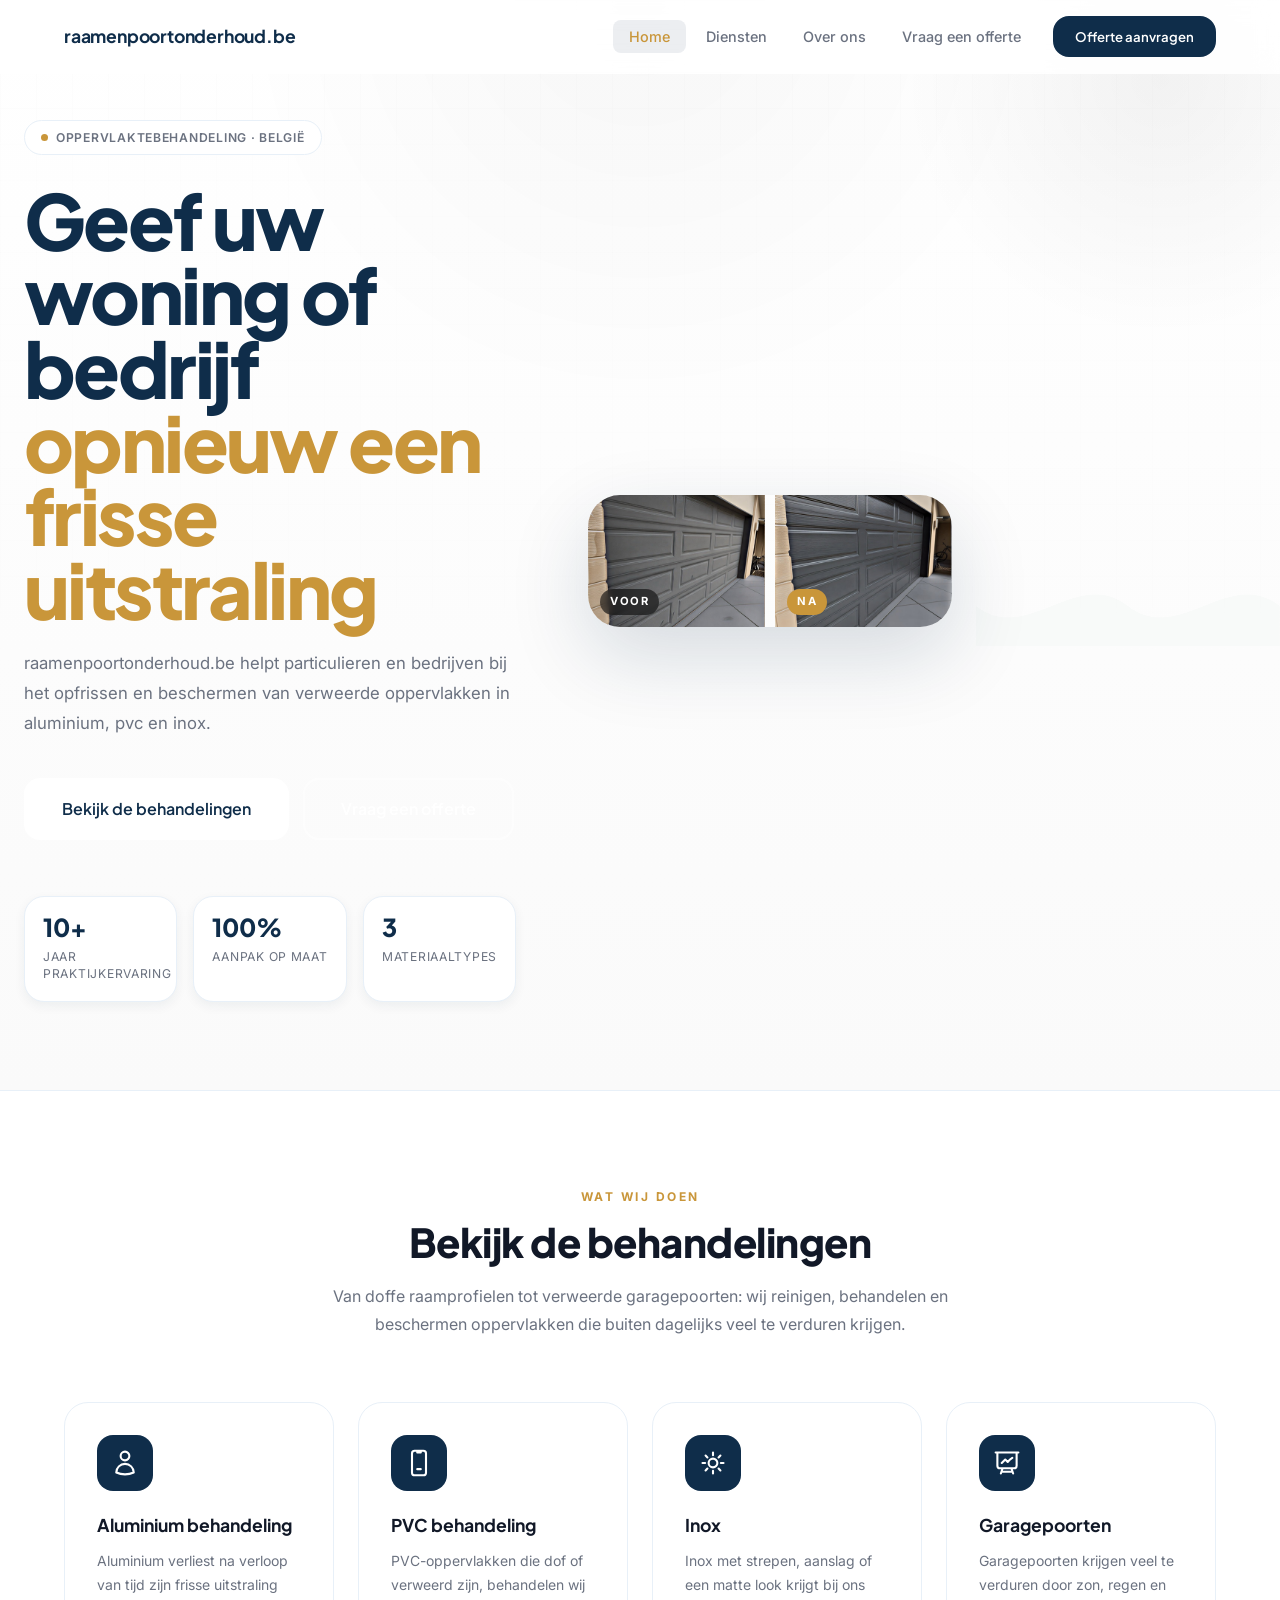
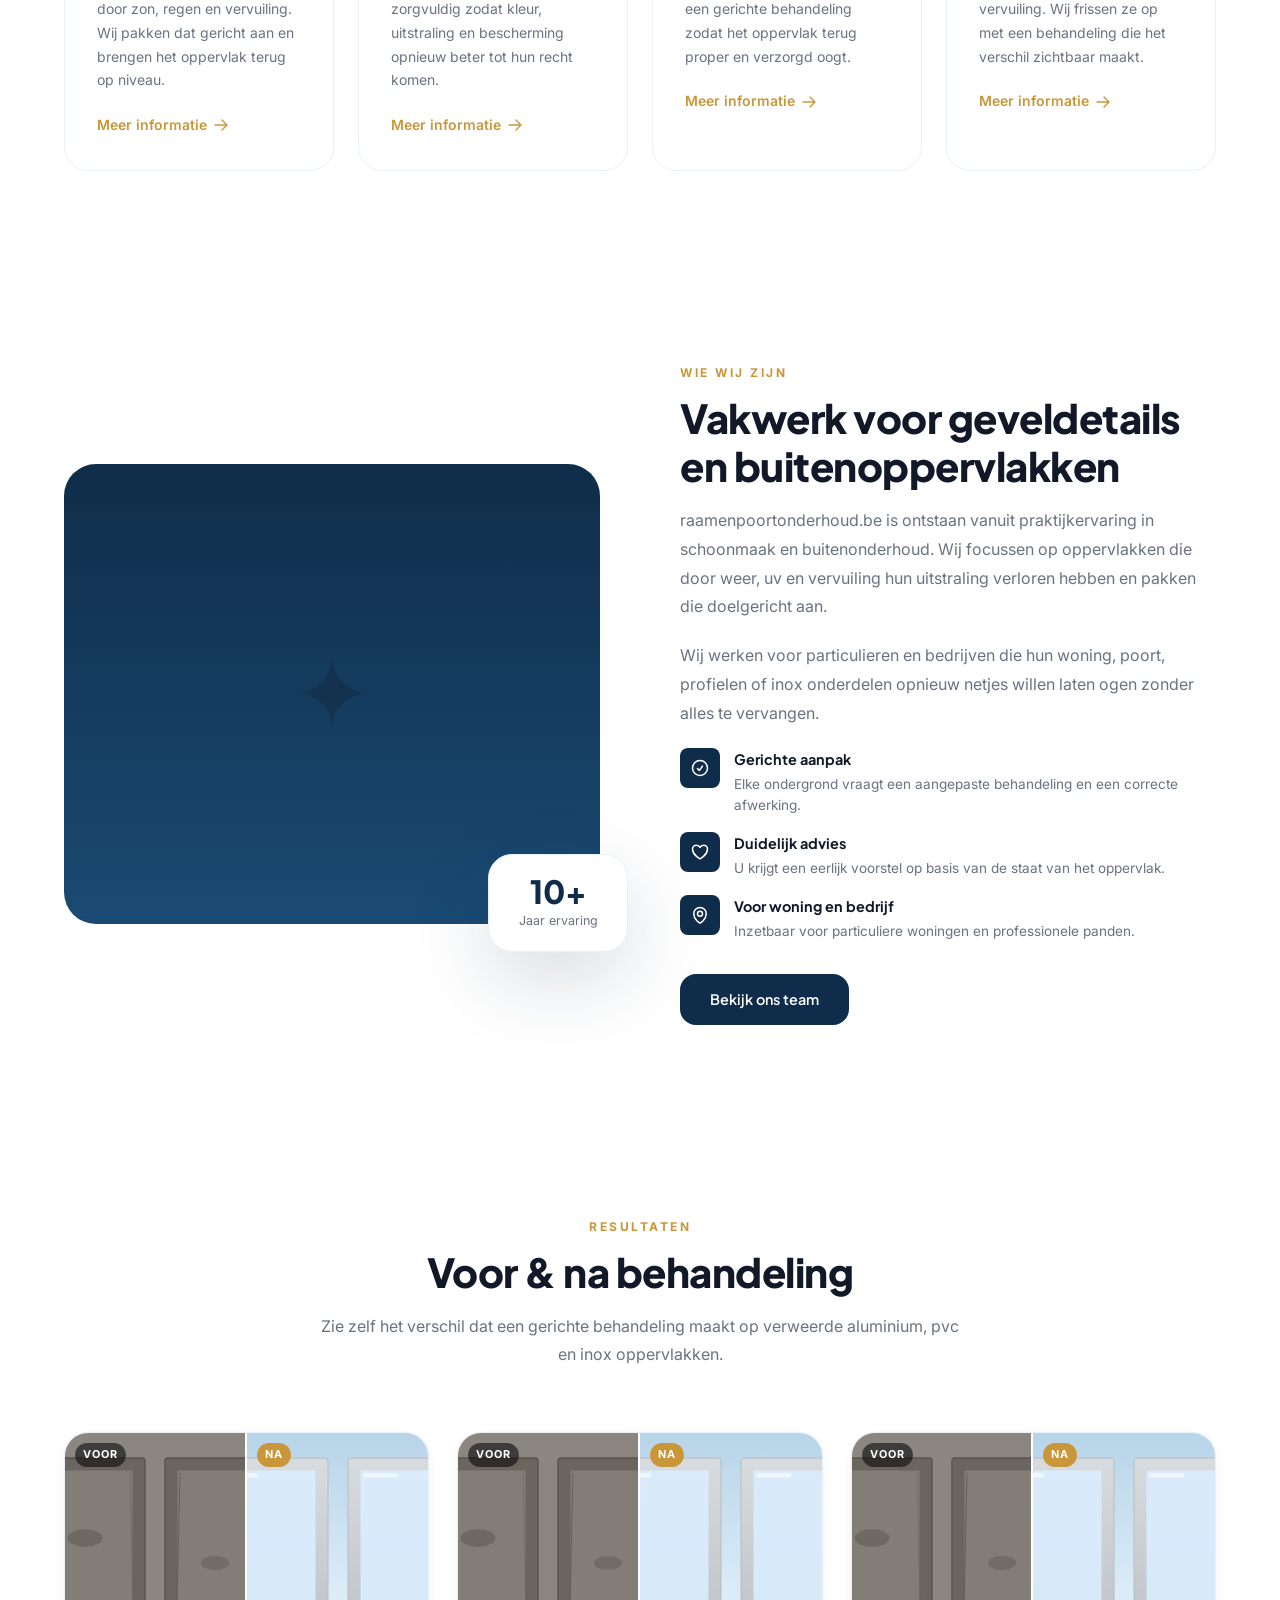
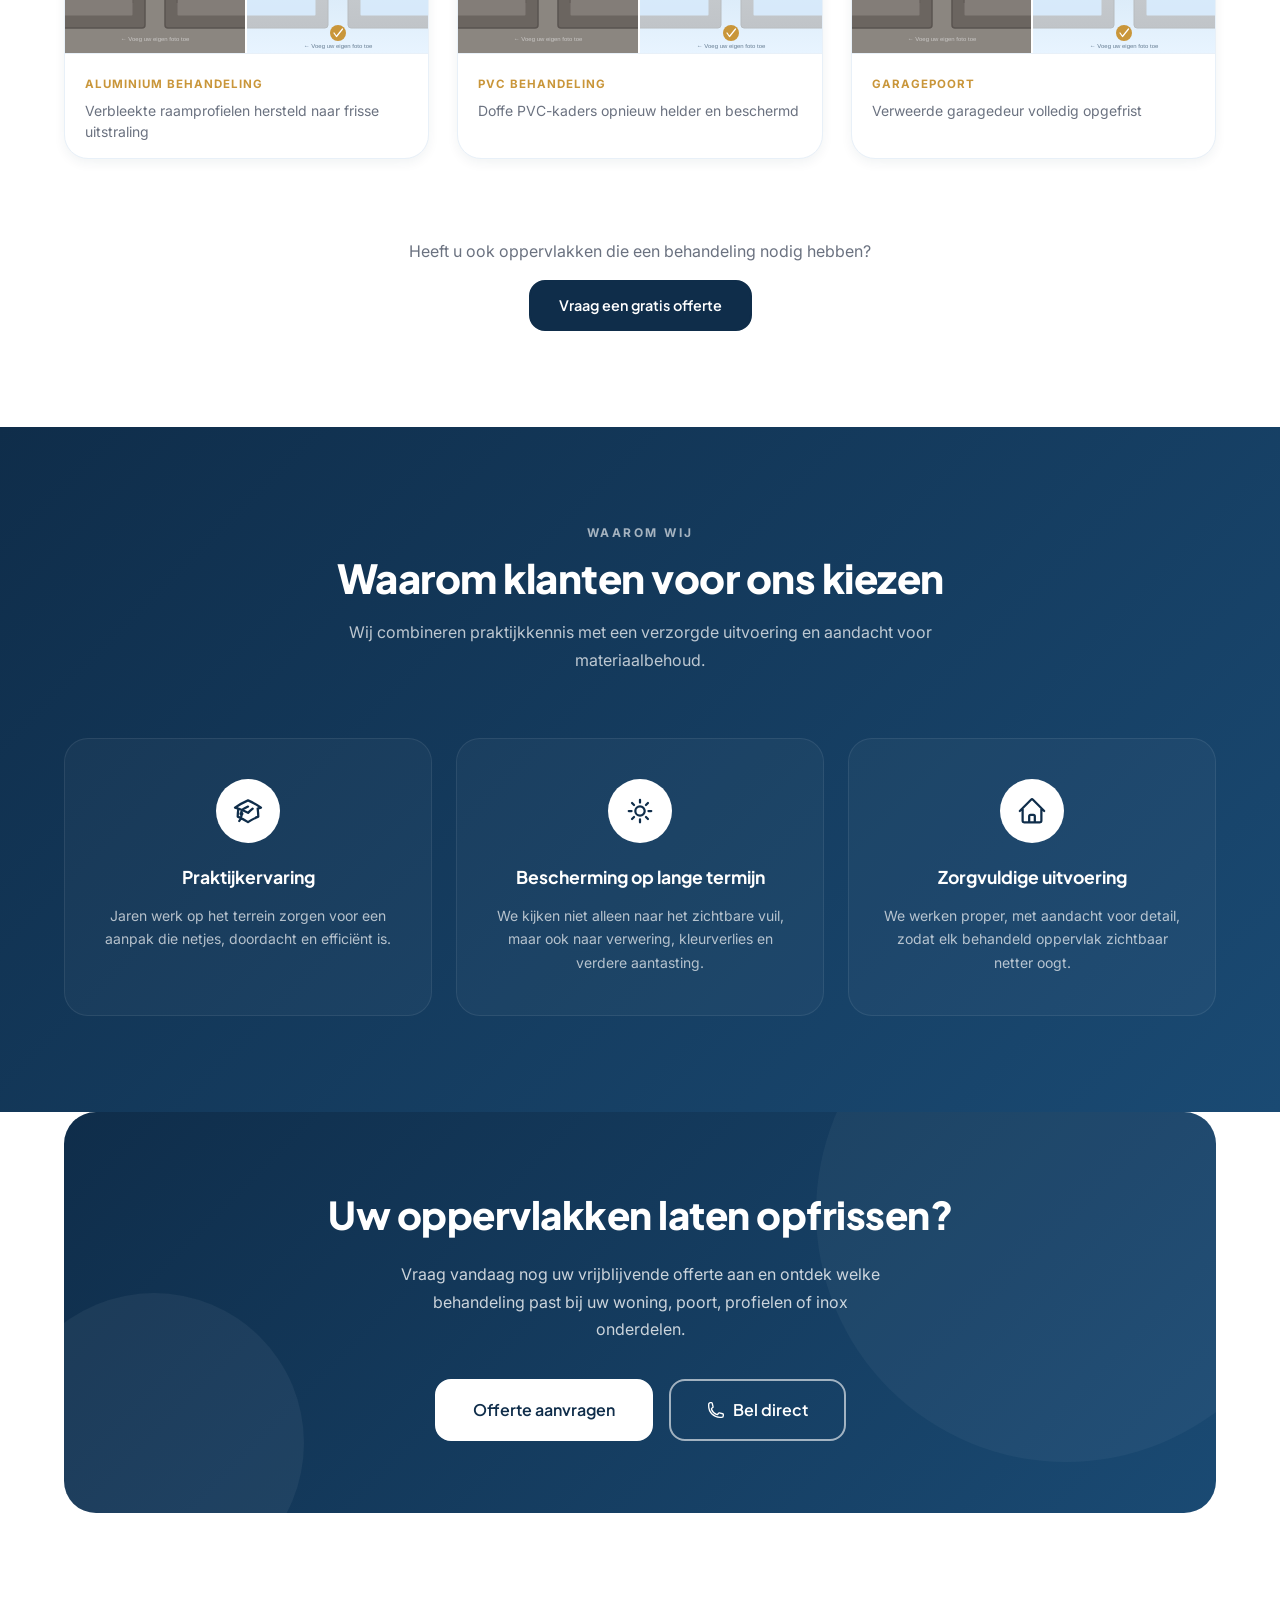
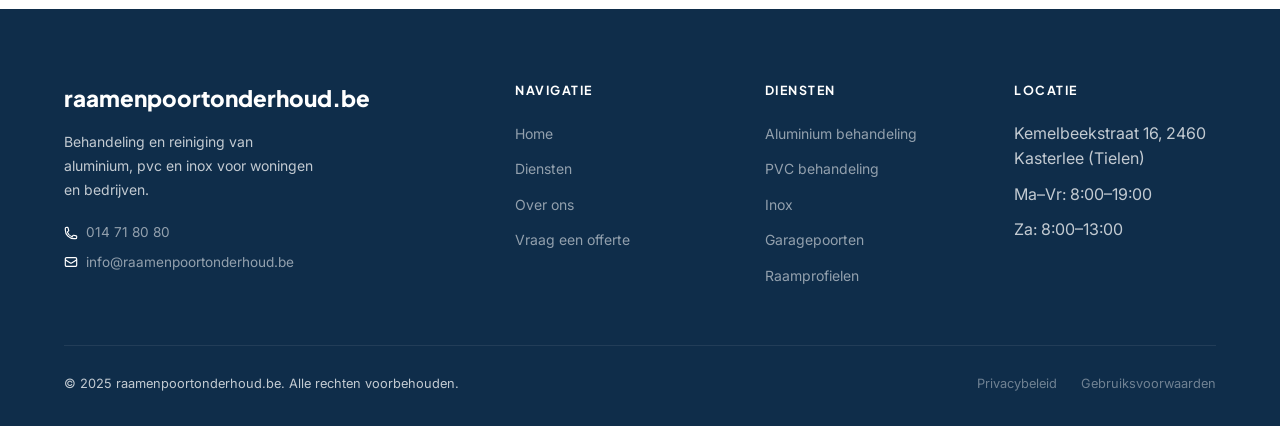
==== commit 85413235: "Voeg echte voor/na garagedeur foto toe op homepage - Foto uit gesprek geëxtraheerd en gesplitst in v" ====
--- a/index.html
+++ b/index.html
@@ -94,25 +94,17 @@
             </div>
           </div>
 
-          <!-- Right: glass card -->
-          <div class="hero__visual" aria-hidden="true">
-            <div class="hero__card">
-              <div class="hero__card-header">
-                <div class="hero__card-icon">
-                  <svg xmlns="http://www.w3.org/2000/svg" fill="none" viewBox="0 0 24 24" stroke-width="1.8" stroke="currentColor">
-                    <path stroke-linecap="round" stroke-linejoin="round" d="M12 6.75a.75.75 0 1 1 0-1.5.75.75 0 0 1 0 1.5ZM12 12.75a.75.75 0 1 1 0-1.5.75.75 0 0 1 0 1.5ZM12 18.75a.75.75 0 1 1 0-1.5.75.75 0 0 1 0 1.5Z" />
-                    <path stroke-linecap="round" stroke-linejoin="round" d="M9 3.75H15M9 20.25H15M5.25 12h13.5" />
-                  </svg>
-                </div>
-                <p class="hero__card-title">Waarvoor u ons inschakelt</p>
-              </div>
-              <ul class="hero__service-list">
-                <li class="hero__service-item"><span class="hero__service-dot"></span>Aluminium behandeling</li>
-                <li class="hero__service-item"><span class="hero__service-dot"></span>PVC behandeling</li>
-                <li class="hero__service-item"><span class="hero__service-dot"></span>Inox</li>
-                <li class="hero__service-item"><span class="hero__service-dot"></span>Garagepoorten</li>
-                <li class="hero__service-item"><span class="hero__service-dot"></span>Raamprofielen</li>
-              </ul>
+          <!-- Right: voor/na foto -->
+          <div class="hero__visual">
+            <div class="hero__ba-wrap">
+              <div class="hero__ba-img hero__ba-img--voor">
+                <img src="img/voor-garage.jpg" alt="Garagedeur voor behandeling" loading="eager" />
+                <span class="hero__ba-label hero__ba-label--voor">Voor</span>
+              </div>
+              <div class="hero__ba-img hero__ba-img--na">
+                <img src="img/na-garage.jpg" alt="Garagedeur na behandeling" loading="eager" />
+                <span class="hero__ba-label hero__ba-label--na">Na</span>
+              </div>
             </div>
           </div>
 
--- a/css/style.css
+++ b/css/style.css
@@ -439,6 +439,55 @@
   border-radius: 50%;
   background: #0F2D4A;
   flex-shrink: 0;
+}
+
+/* Hero voor/na foto */
+.hero__ba-wrap {
+  display: grid;
+  grid-template-columns: 1fr 1fr;
+  gap: 10px;
+  border-radius: var(--radius-xl);
+  overflow: hidden;
+  box-shadow: var(--shadow-lg);
+}
+
+.hero__ba-img {
+  position: relative;
+  overflow: hidden;
+  aspect-ratio: 4/3;
+}
+
+.hero__ba-img img {
+  width: 100%;
+  height: 100%;
+  object-fit: cover;
+  display: block;
+  transition: transform 0.4s ease;
+}
+
+.hero__ba-img:hover img { transform: scale(1.04); }
+
+.hero__ba-label {
+  position: absolute;
+  bottom: 12px;
+  left: 12px;
+  font-size: 0.7rem;
+  font-weight: 700;
+  letter-spacing: 1.5px;
+  text-transform: uppercase;
+  padding: 4px 10px;
+  border-radius: 100px;
+  backdrop-filter: blur(4px);
+}
+
+.hero__ba-label--voor {
+  background: rgba(0,0,0,0.55);
+  color: #fff;
+}
+
+.hero__ba-label--na {
+  background: #C9963A;
+  color: #fff;
 }
 
 @media (max-width: 900px) {
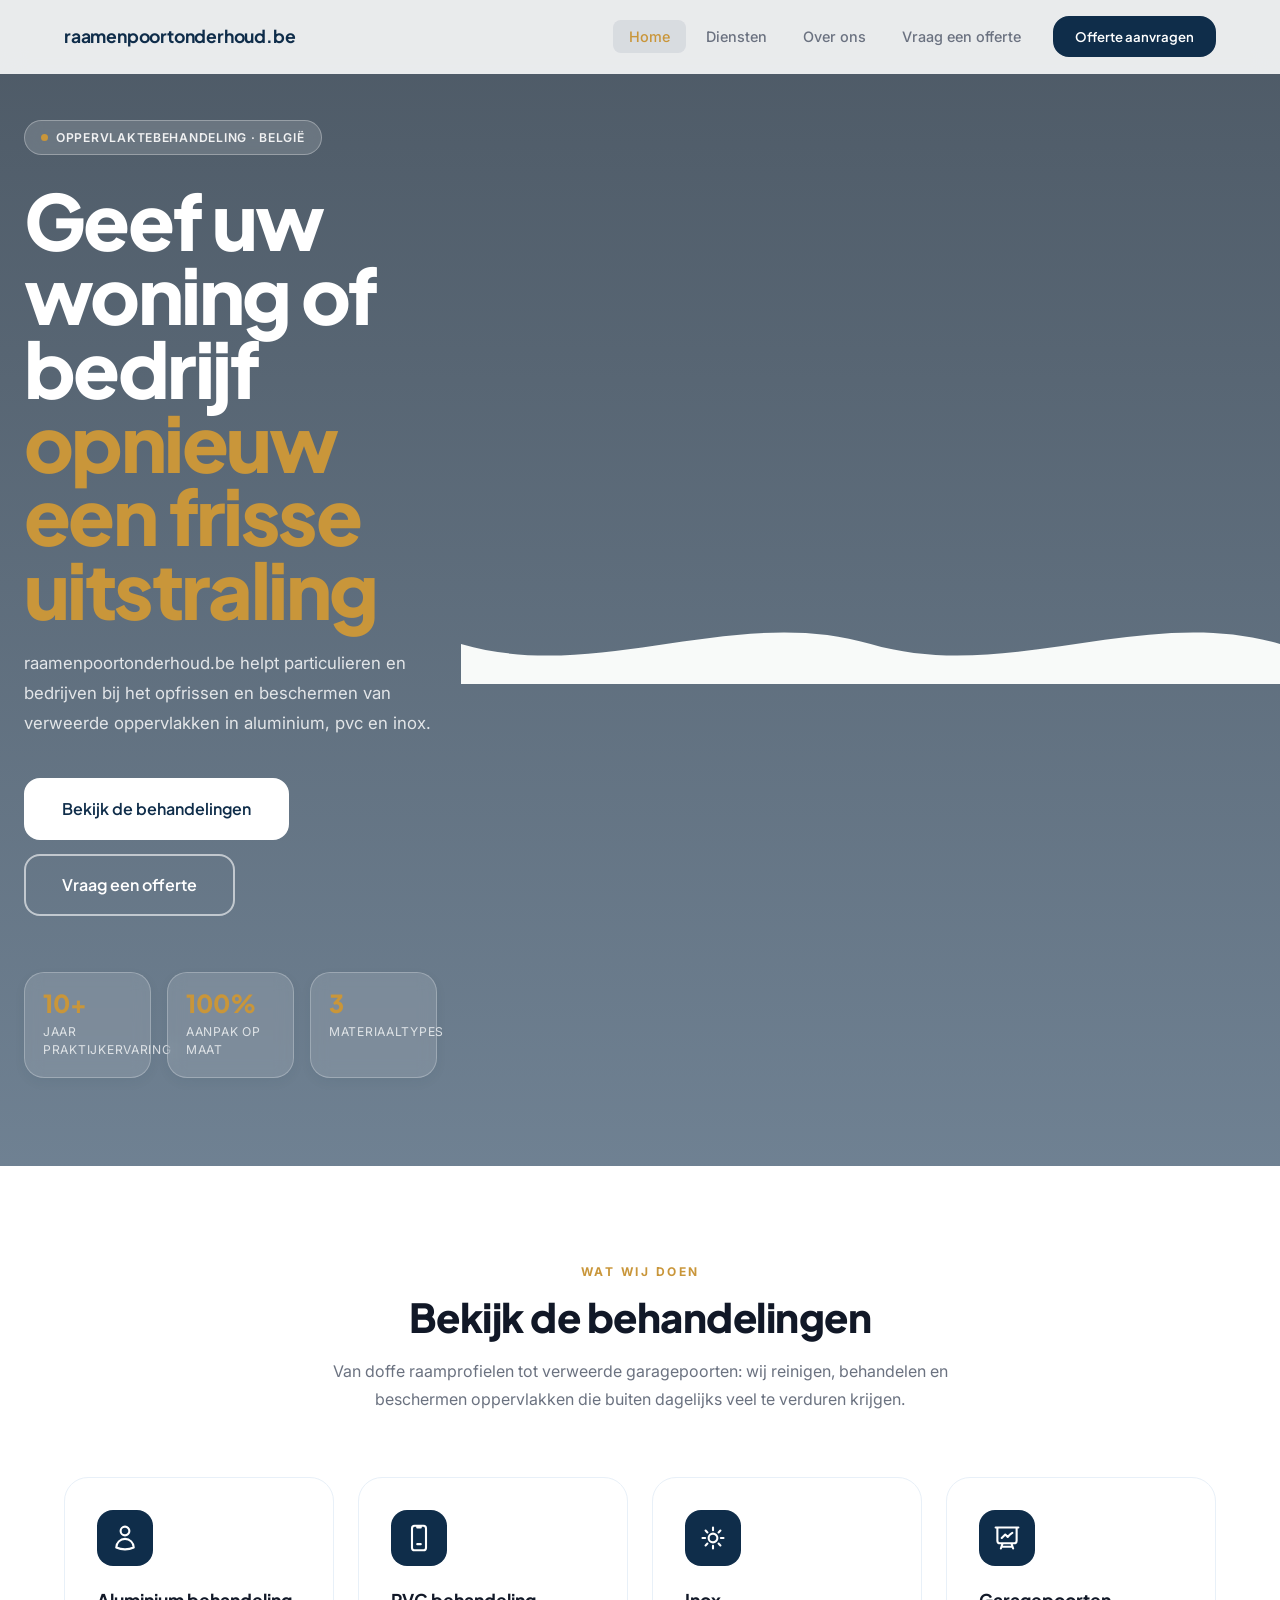
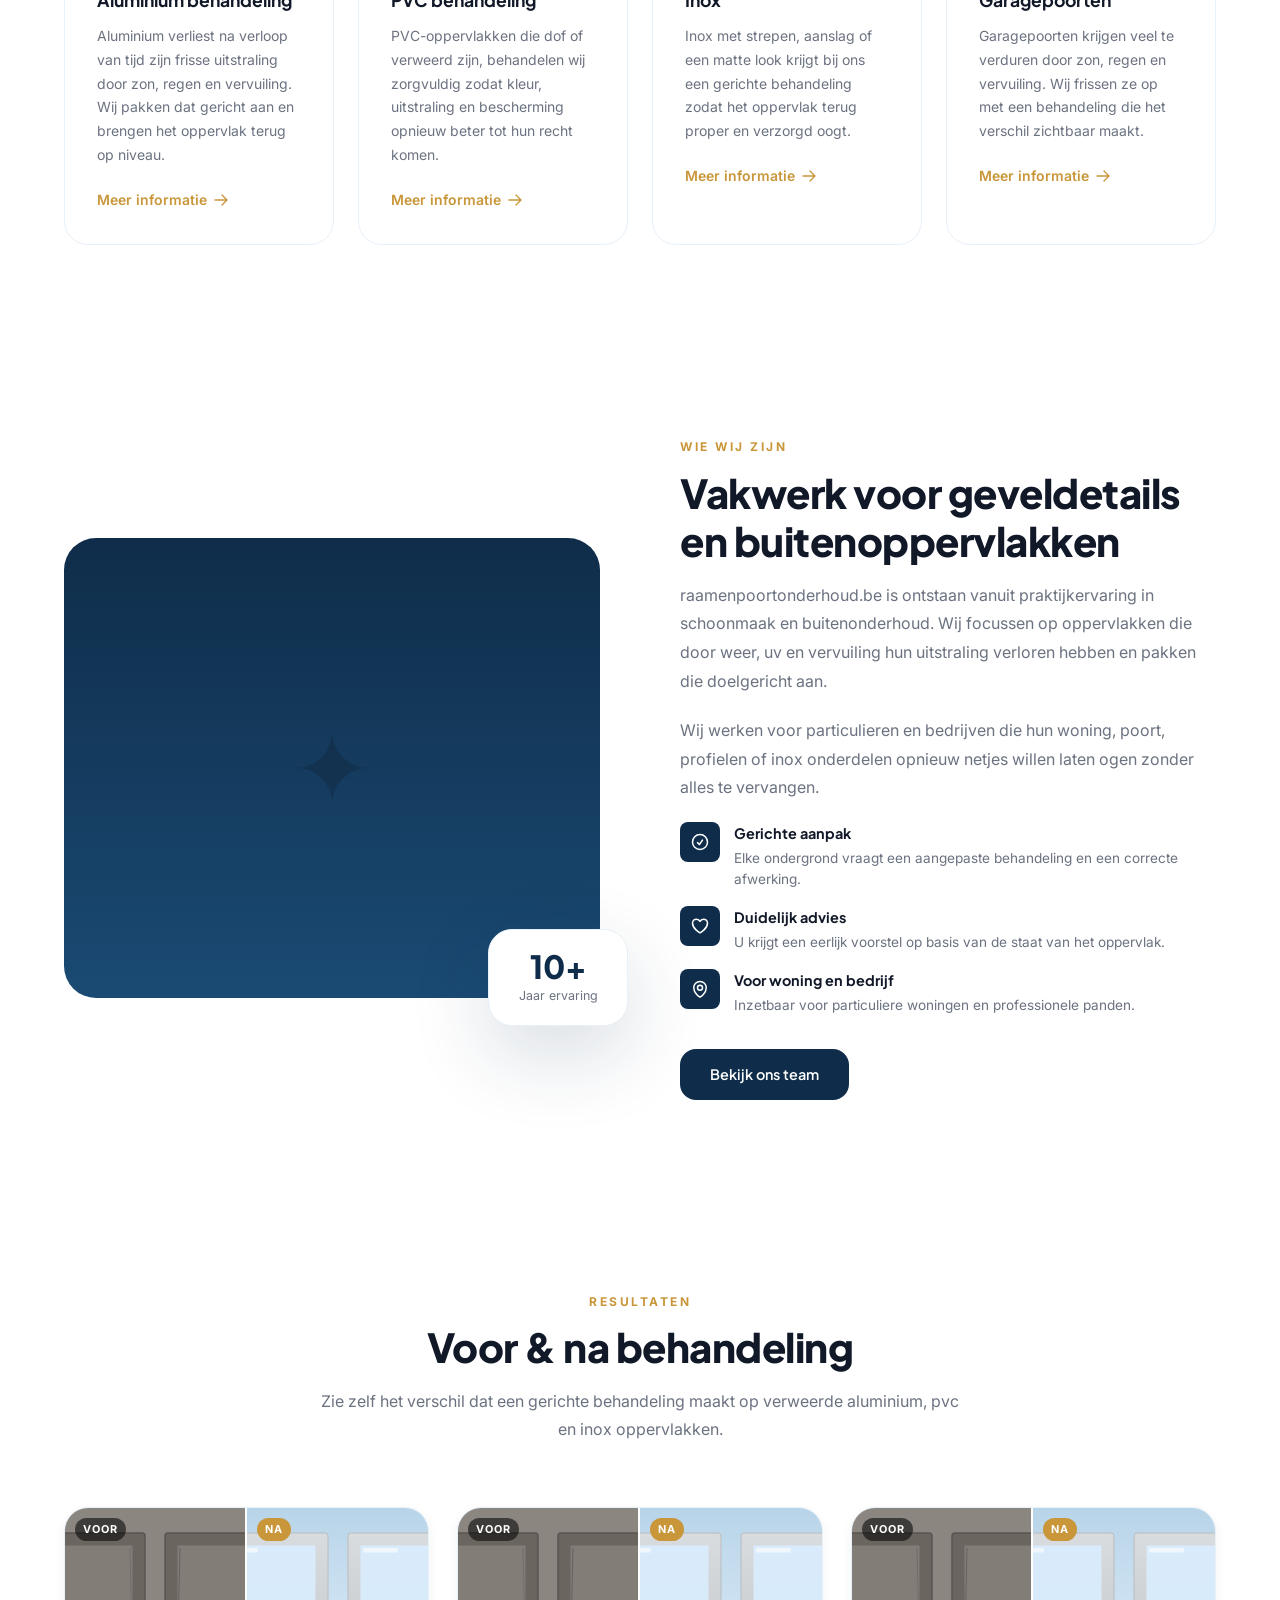
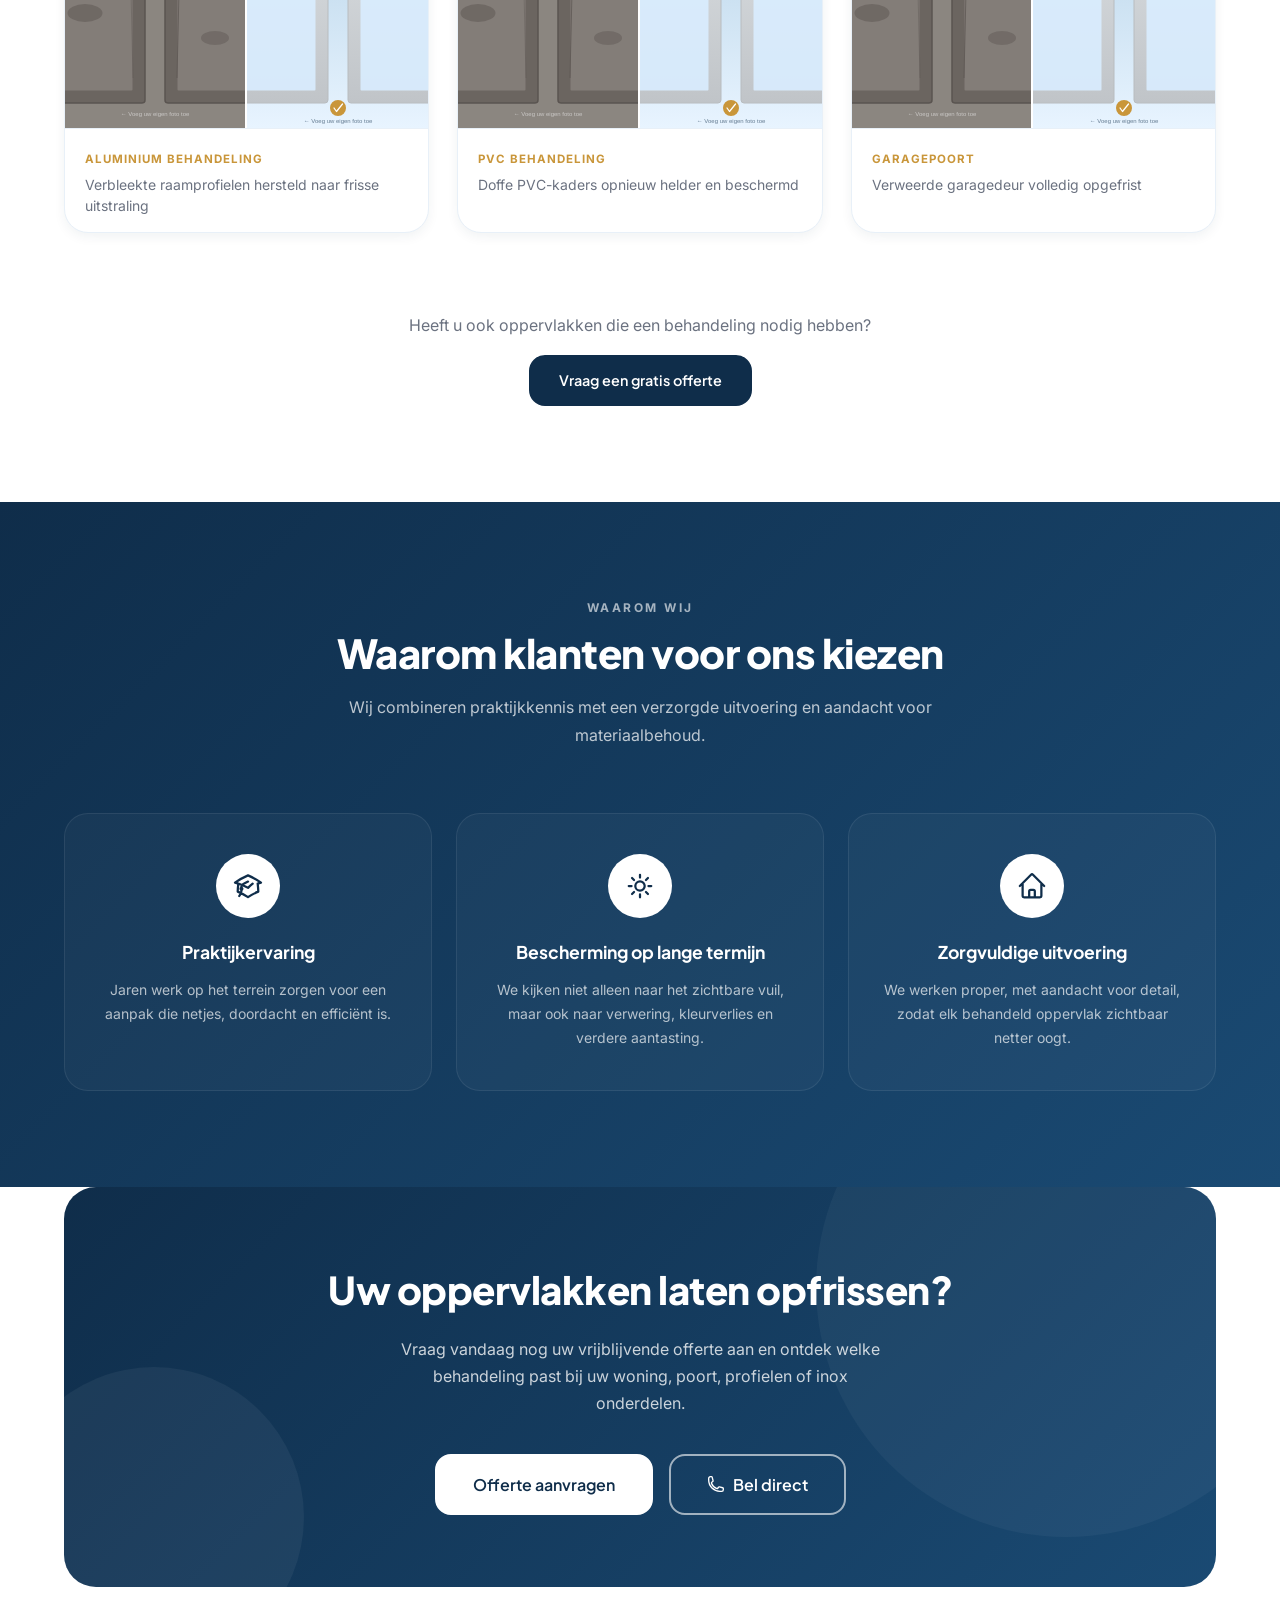
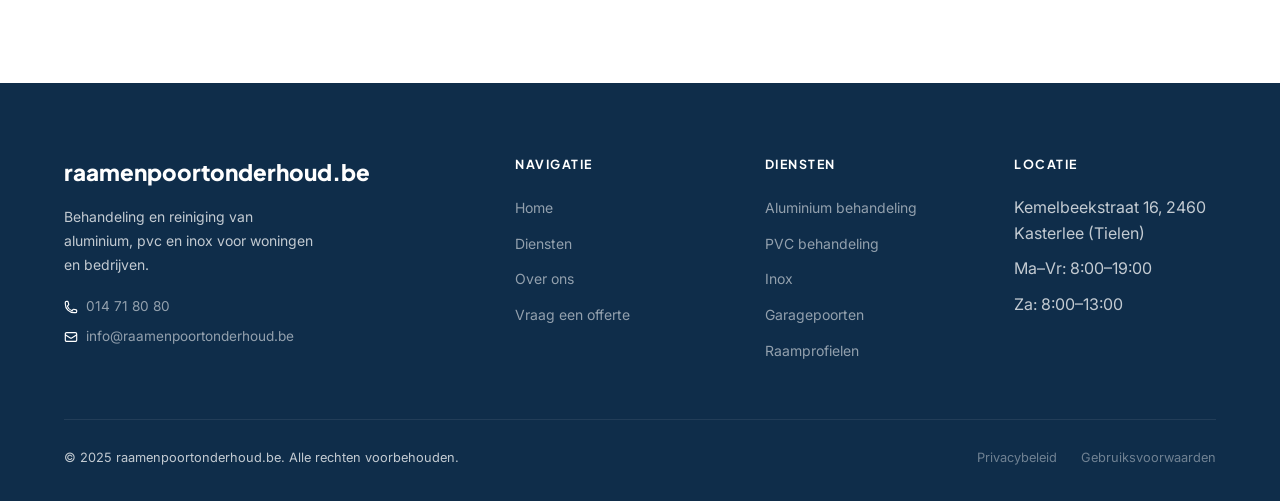
==== commit a97207e5: "Garage foto als volledige hero achtergrond - Gecombineerde voor/na foto als full-screen hero backgro" ====
--- a/index.html
+++ b/index.html
@@ -94,19 +94,6 @@
             </div>
           </div>
 
-          <!-- Right: voor/na foto -->
-          <div class="hero__visual">
-            <div class="hero__ba-wrap">
-              <div class="hero__ba-img hero__ba-img--voor">
-                <img src="img/voor-garage.jpg" alt="Garagedeur voor behandeling" loading="eager" />
-                <span class="hero__ba-label hero__ba-label--voor">Voor</span>
-              </div>
-              <div class="hero__ba-img hero__ba-img--na">
-                <img src="img/na-garage.jpg" alt="Garagedeur na behandeling" loading="eager" />
-                <span class="hero__ba-label hero__ba-label--na">Na</span>
-              </div>
-            </div>
-          </div>
 
         </div>
       </div>
--- a/css/style.css
+++ b/css/style.css
@@ -239,12 +239,12 @@
   display: flex;
   align-items: center;
   background:
-    radial-gradient(circle at top center, rgba(0, 0, 0, 0.03), transparent 32%),
-    linear-gradient(180deg, #FFFFFF 0%, #FAFAFA 100%);
+    linear-gradient(to bottom, rgba(8,25,42,0.72) 0%, rgba(15,45,74,0.60) 100%),
+    url('img/garage-voor-na.jpg') center center / cover no-repeat;
   position: relative;
   overflow: hidden;
   padding: 120px 0 0;
-  border-bottom: 1px solid var(--clr-border);
+  border-bottom: none;
 }
 
 .hero::before,
@@ -254,29 +254,15 @@
   pointer-events: none;
 }
 
-.hero::before {
-  inset: 0;
-  background-image:
-    linear-gradient(rgba(17,17,17,0.035) 1px, transparent 1px),
-    linear-gradient(90deg, rgba(17,17,17,0.035) 1px, transparent 1px);
-  background-size: 36px 36px;
-  mask-image: linear-gradient(180deg, rgba(0,0,0,0.2), transparent 78%);
-}
-
-.hero::after {
-  width: 520px;
-  height: 520px;
-  border-radius: 50%;
-  top: -180px;
-  right: -140px;
-  background: radial-gradient(circle, rgba(0,0,0,0.05) 0%, rgba(0,0,0,0) 70%);
-}
+.hero::before { display: none; }
+
+.hero::after { display: none; }
 
 .hero__inner {
-  display: grid;
-  grid-template-columns: minmax(0, 1.15fr) minmax(300px, 0.85fr);
-  gap: 72px;
-  align-items: center;
+  display: flex;
+  flex-direction: column;
+  align-items: flex-start;
+  max-width: 720px;
   position: relative;
   z-index: 1;
   padding-bottom: 88px;
@@ -286,16 +272,17 @@
   display: inline-flex;
   align-items: center;
   gap: 8px;
-  background: #fff;
-  border: 1px solid var(--clr-border);
+  background: rgba(255,255,255,0.15);
+  border: 1px solid rgba(255,255,255,0.3);
   border-radius: 999px;
   padding: 7px 16px;
   font-size: 0.76rem;
   font-weight: 600;
-  color: var(--clr-text-muted);
+  color: rgba(255,255,255,0.9);
   letter-spacing: 0.06em;
   text-transform: uppercase;
   margin-bottom: 28px;
+  backdrop-filter: blur(8px);
 }
 
 .hero__badge-dot {
@@ -308,7 +295,7 @@
   font-family: var(--font-heading);
   font-size: clamp(3rem, 6vw, 5rem);
   font-weight: 800;
-  color: #0F2D4A;
+  color: #ffffff;
   line-height: 0.96;
   letter-spacing: -2.6px;
   margin-bottom: 22px;
@@ -322,7 +309,7 @@
 
 .hero__subtitle {
   font-size: 1.05rem;
-  color: var(--clr-text-muted);
+  color: rgba(255,255,255,0.82);
   line-height: 1.8;
   margin-bottom: 40px;
   max-width: 560px;
@@ -344,22 +331,23 @@
 .hero__stats > div {
   padding: 18px;
   border-radius: 20px;
-  background: #fff;
-  border: 1px solid var(--clr-border);
+  background: rgba(255,255,255,0.12);
+  border: 1px solid rgba(255,255,255,0.25);
   box-shadow: var(--shadow-sm);
+  backdrop-filter: blur(8px);
 }
 
 .hero__stat-number {
   font-family: var(--font-heading);
   font-size: 1.55rem;
   font-weight: 800;
-  color: #0F2D4A;
+  color: #C9963A;
   line-height: 1;
 }
 
 .hero__stat-label {
   font-size: 0.76rem;
-  color: var(--clr-text-muted);
+  color: rgba(255,255,255,0.75);
   margin-top: 8px;
   text-transform: uppercase;
   letter-spacing: 0.06em;
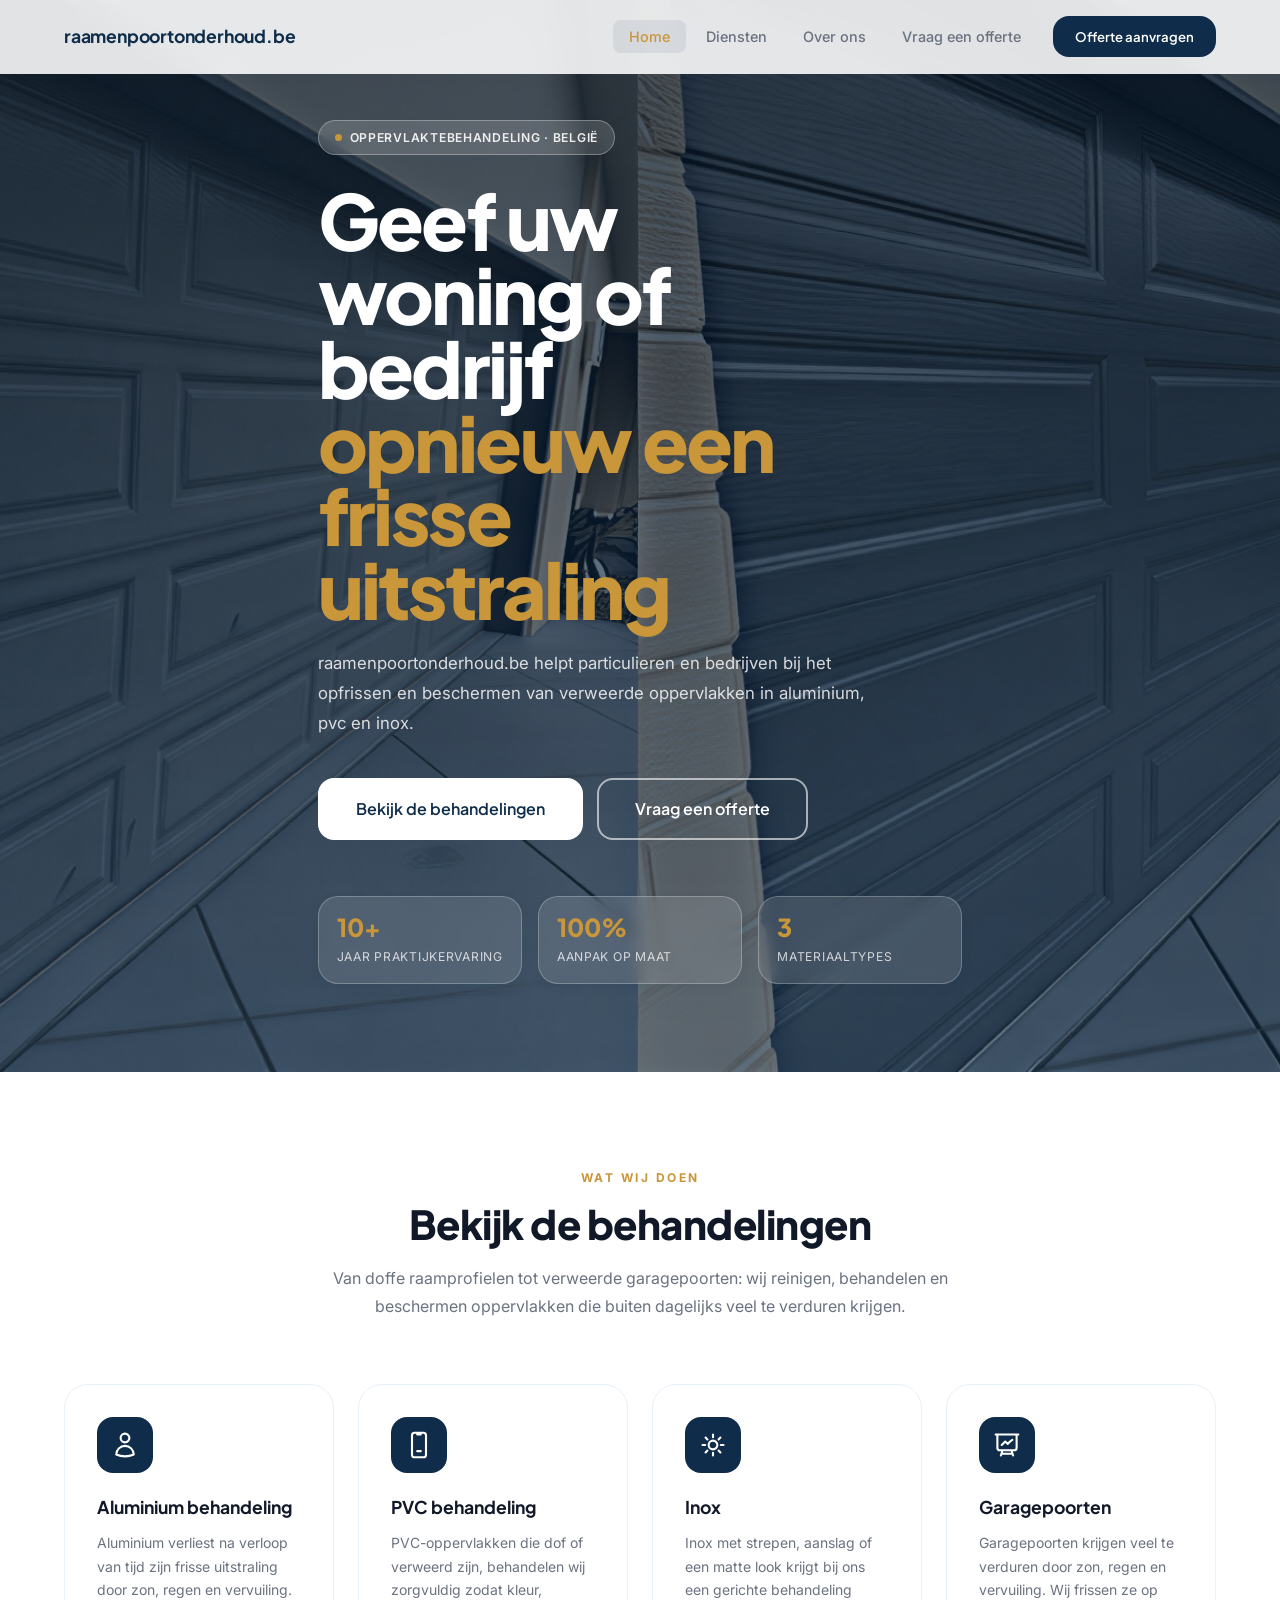
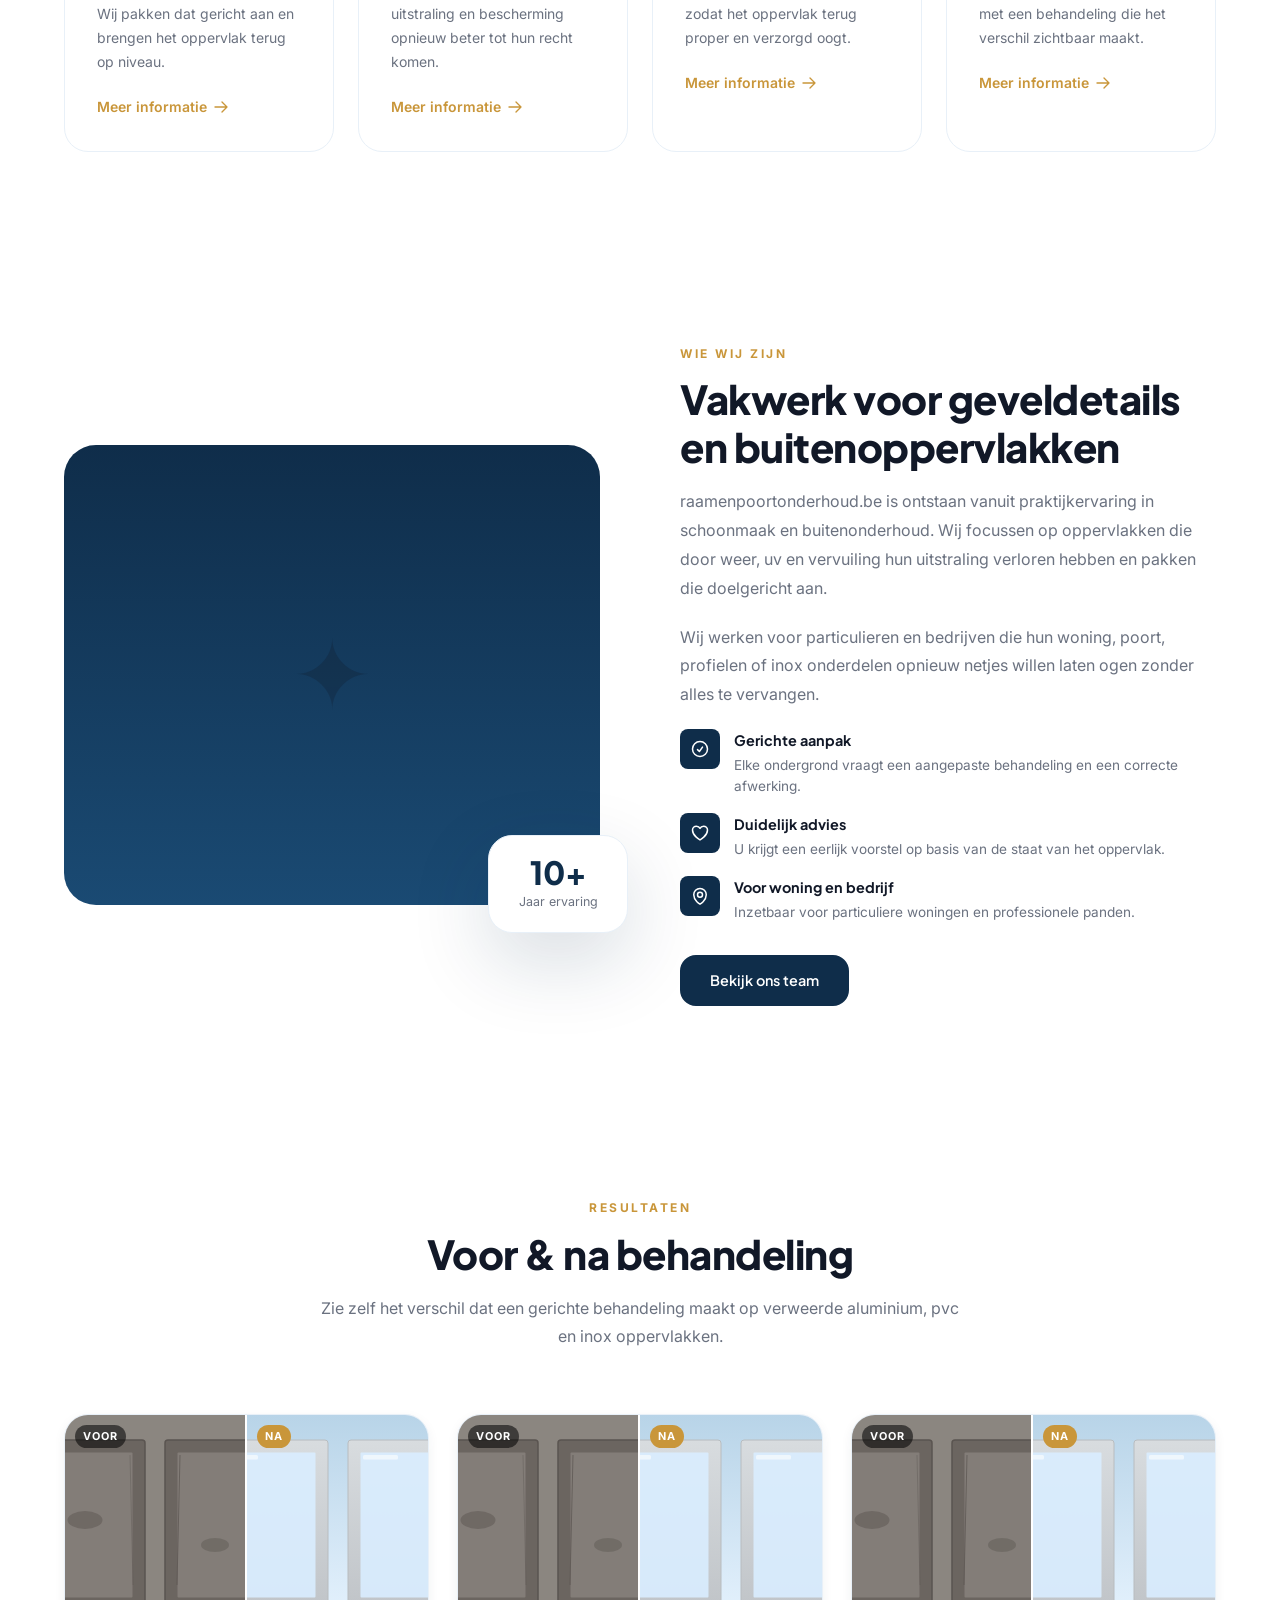
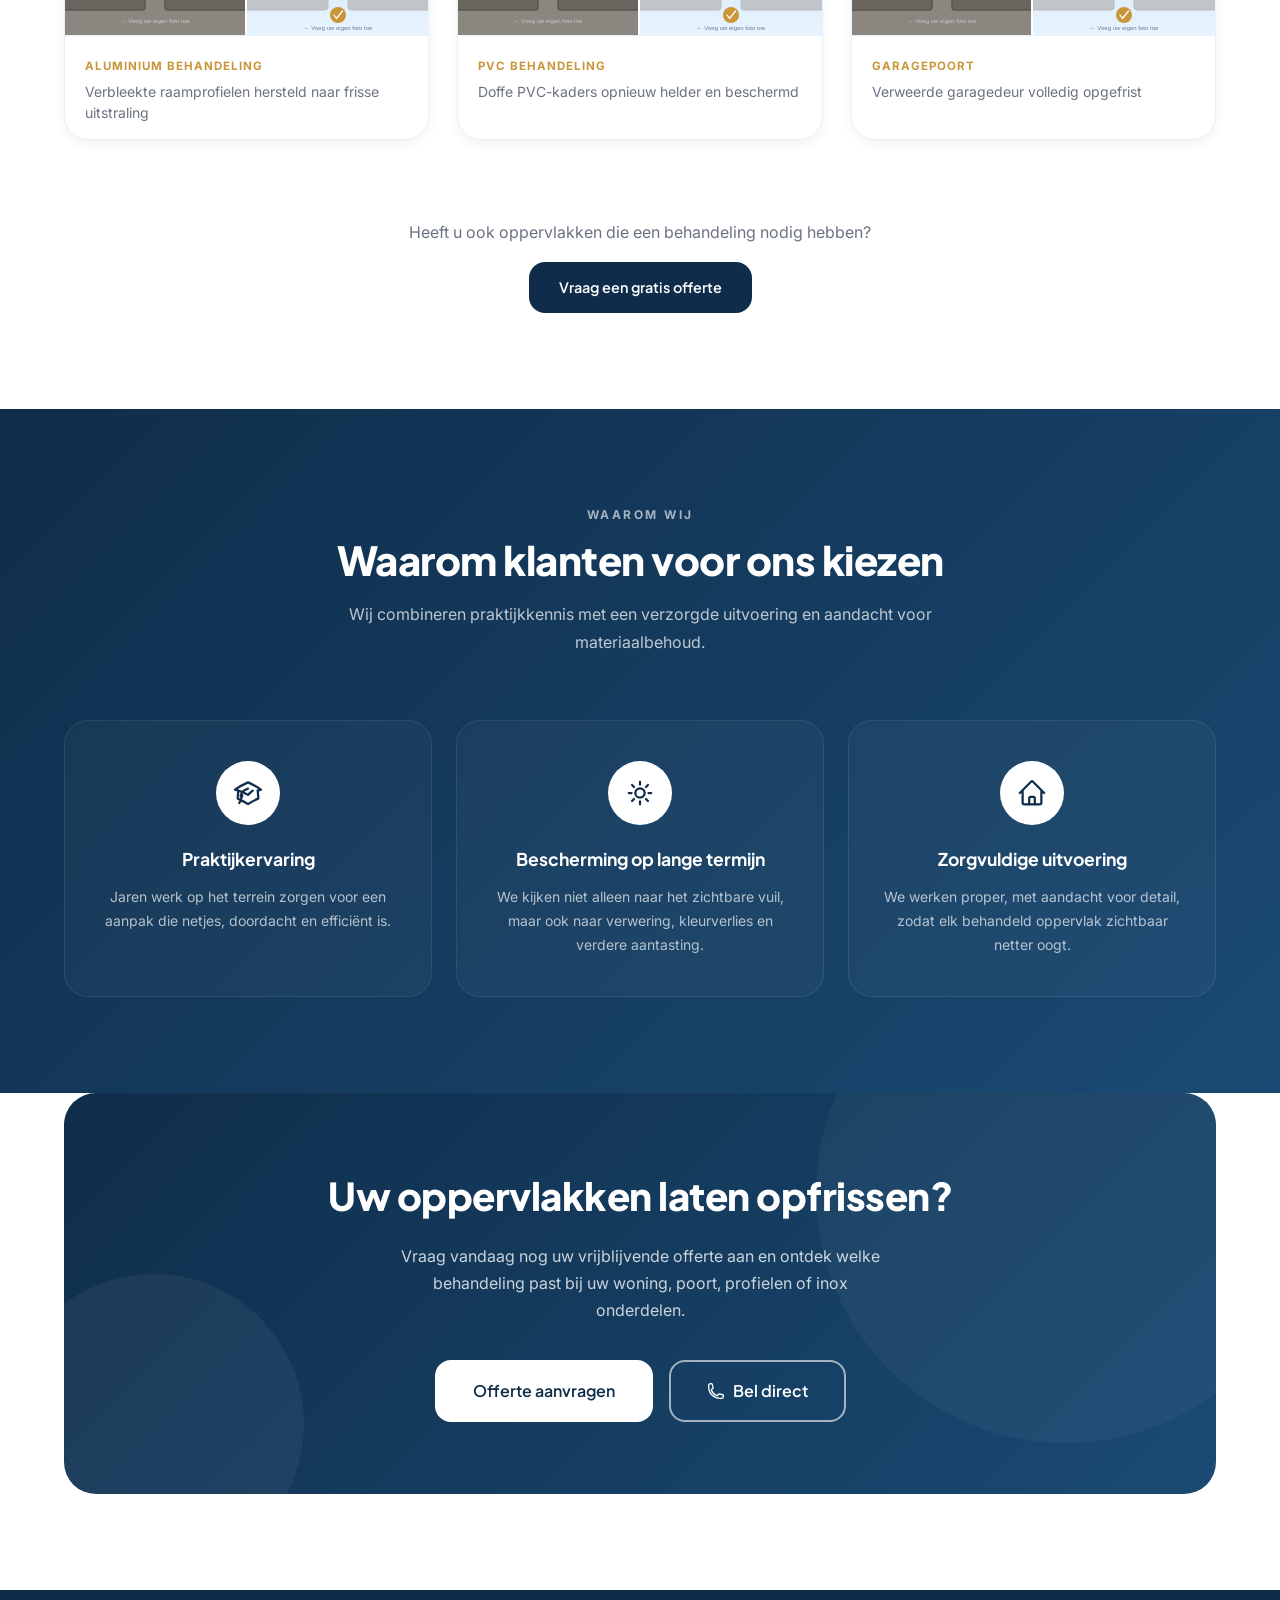
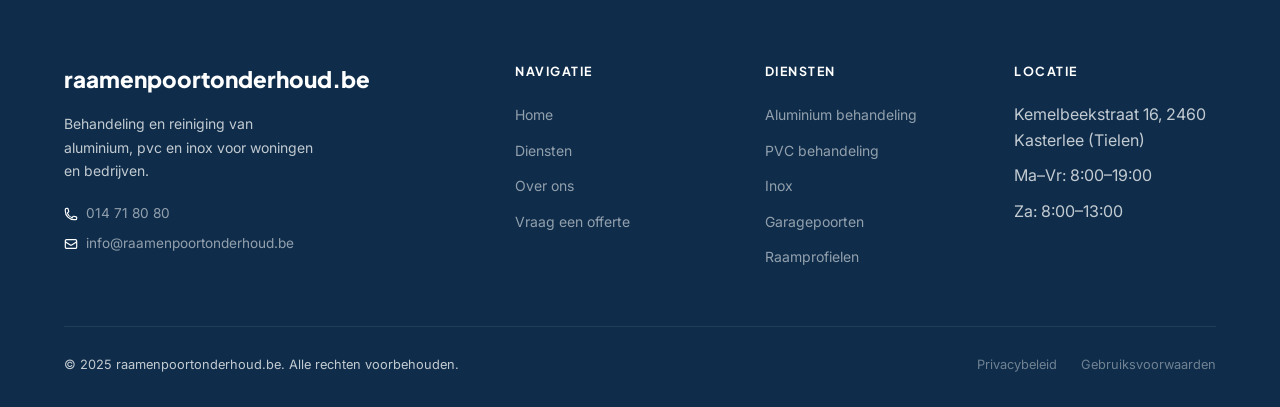
==== commit dbe7b806: "Verwijder golf-divider uit hero: overbodig op foto-achtergrond https://claude.ai/code/session_01Gn9C" ====
--- a/index.html
+++ b/index.html
@@ -98,12 +98,6 @@
         </div>
       </div>
 
-      <!-- Wave bottom -->
-      <div class="wave-divider">
-        <svg xmlns="http://www.w3.org/2000/svg" viewBox="0 0 1440 80" preserveAspectRatio="none" style="display:block;width:100%;height:80px;">
-          <path fill="#F8FAF9" d="M0,40 C240,80 480,0 720,40 C960,80 1200,0 1440,40 L1440,80 L0,80 Z"/>
-        </svg>
-      </div>
     </section>
 
     <!-- ══════════════════════════════════════
--- a/css/style.css
+++ b/css/style.css
@@ -1,5 +1,5 @@
 /* ============================================================
-   RAAMENPOORTONDERHOUD.BE – Modern Redesign
+   REVITALIS – Modern Redesign
    Kleurenschema: Groen & Wit | Taal: Nederlands
    ============================================================ */
 
@@ -240,7 +240,7 @@
   align-items: center;
   background:
     linear-gradient(to bottom, rgba(8,25,42,0.72) 0%, rgba(15,45,74,0.60) 100%),
-    url('img/garage-voor-na.jpg') center center / cover no-repeat;
+    url('../img/garage-voor-na.jpg') center center / cover no-repeat;
   position: relative;
   overflow: hidden;
   padding: 120px 0 0;
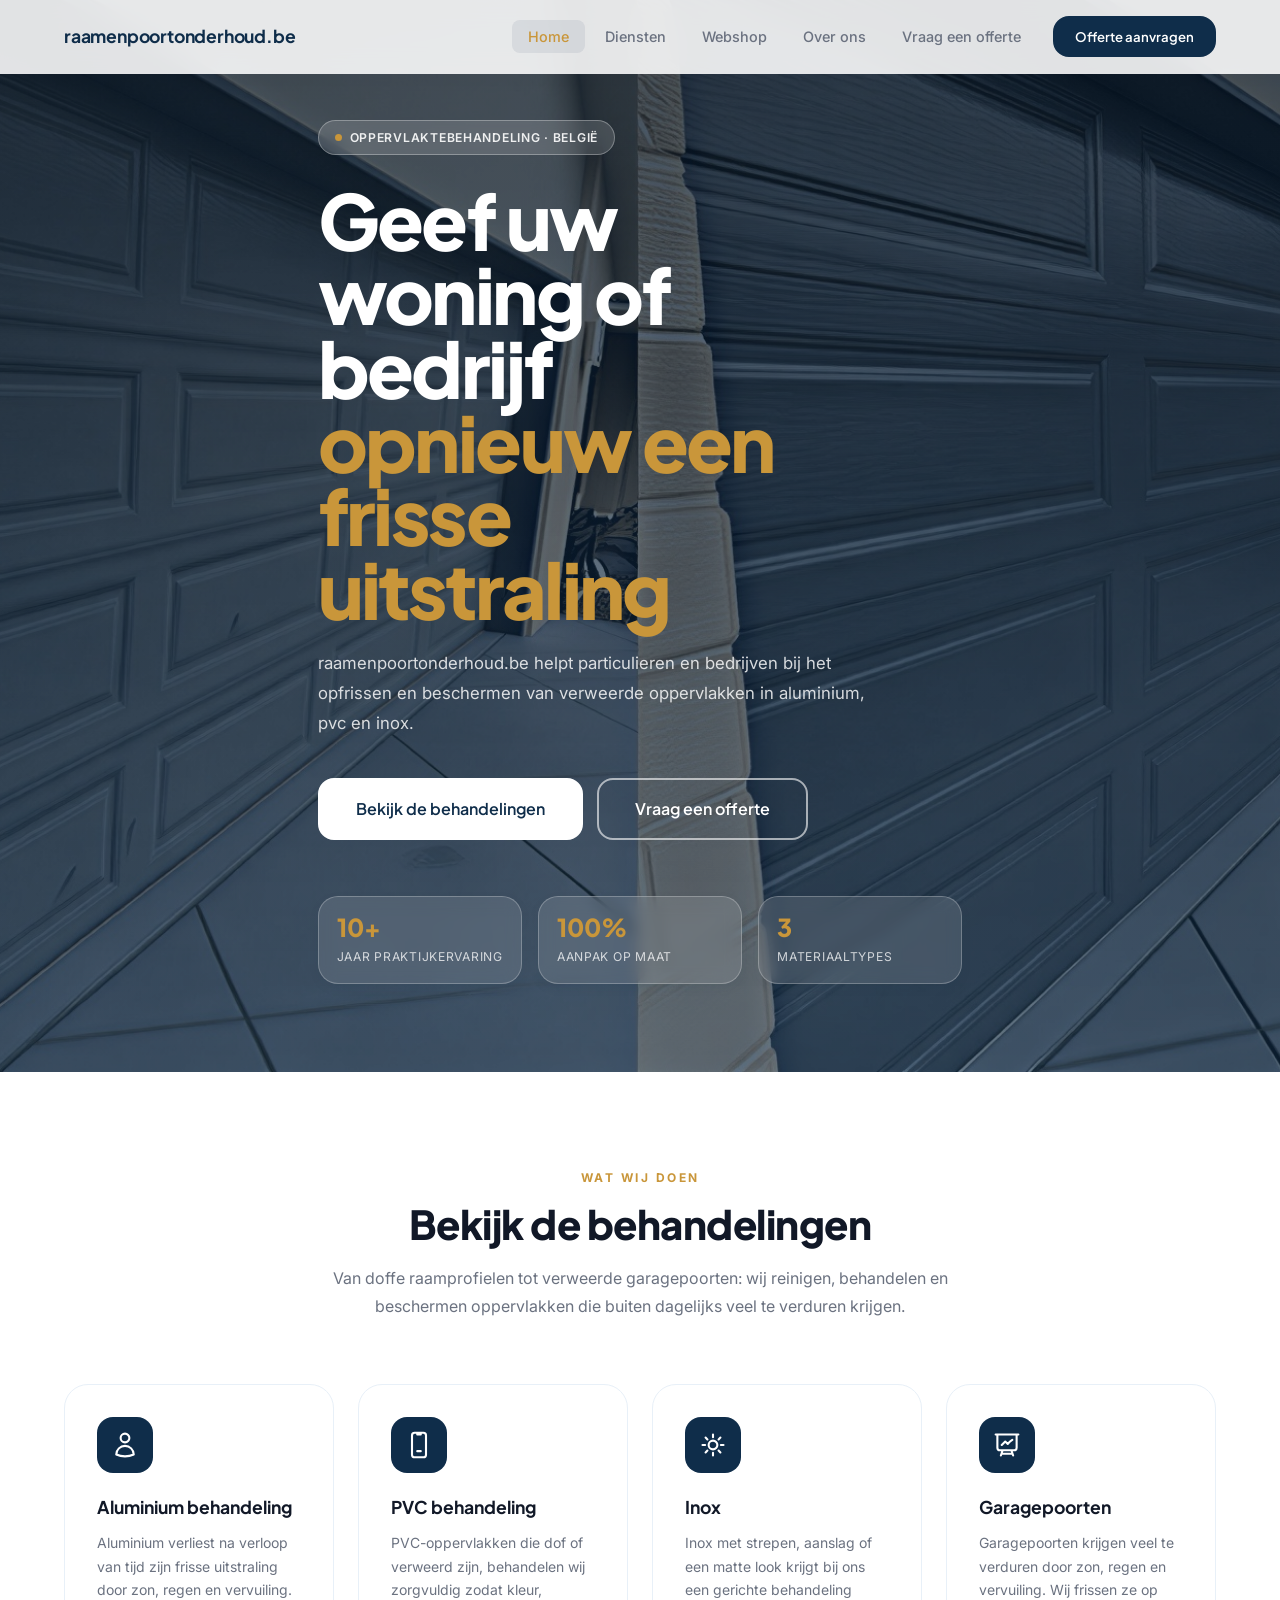
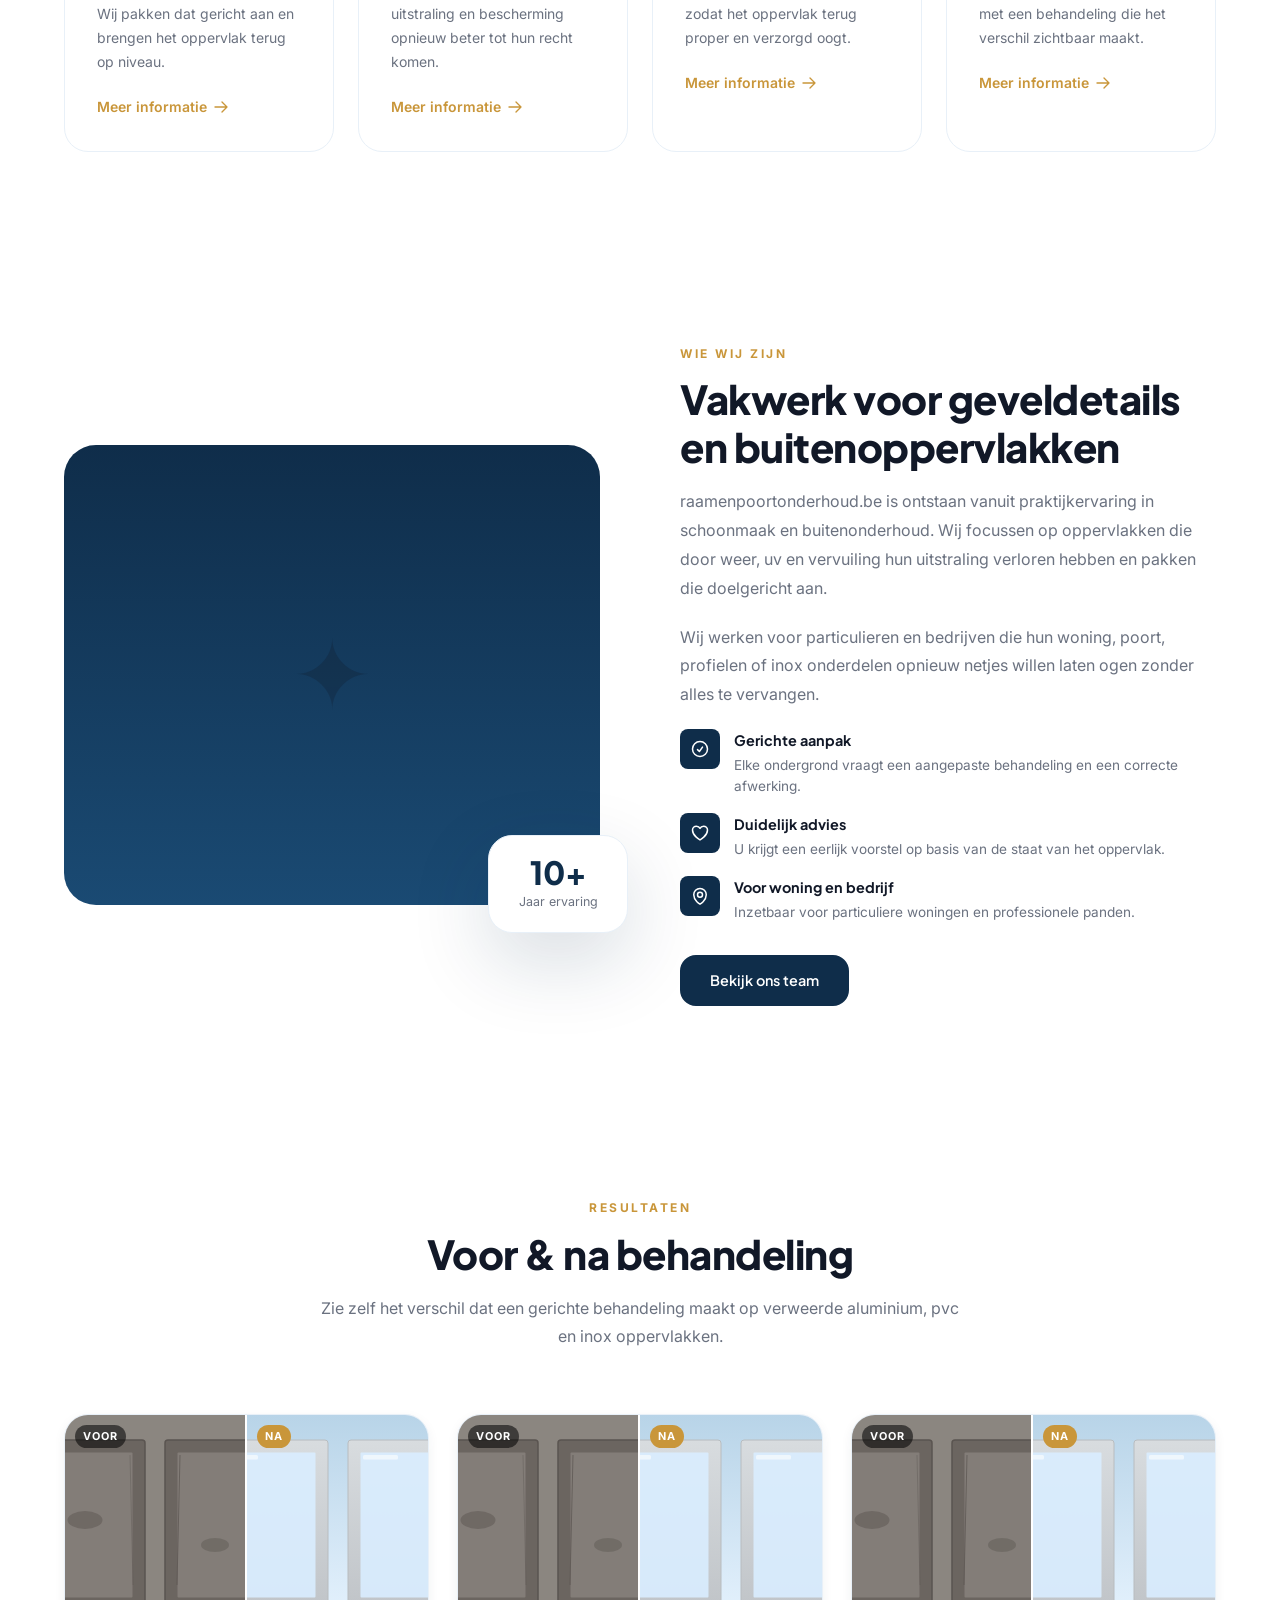
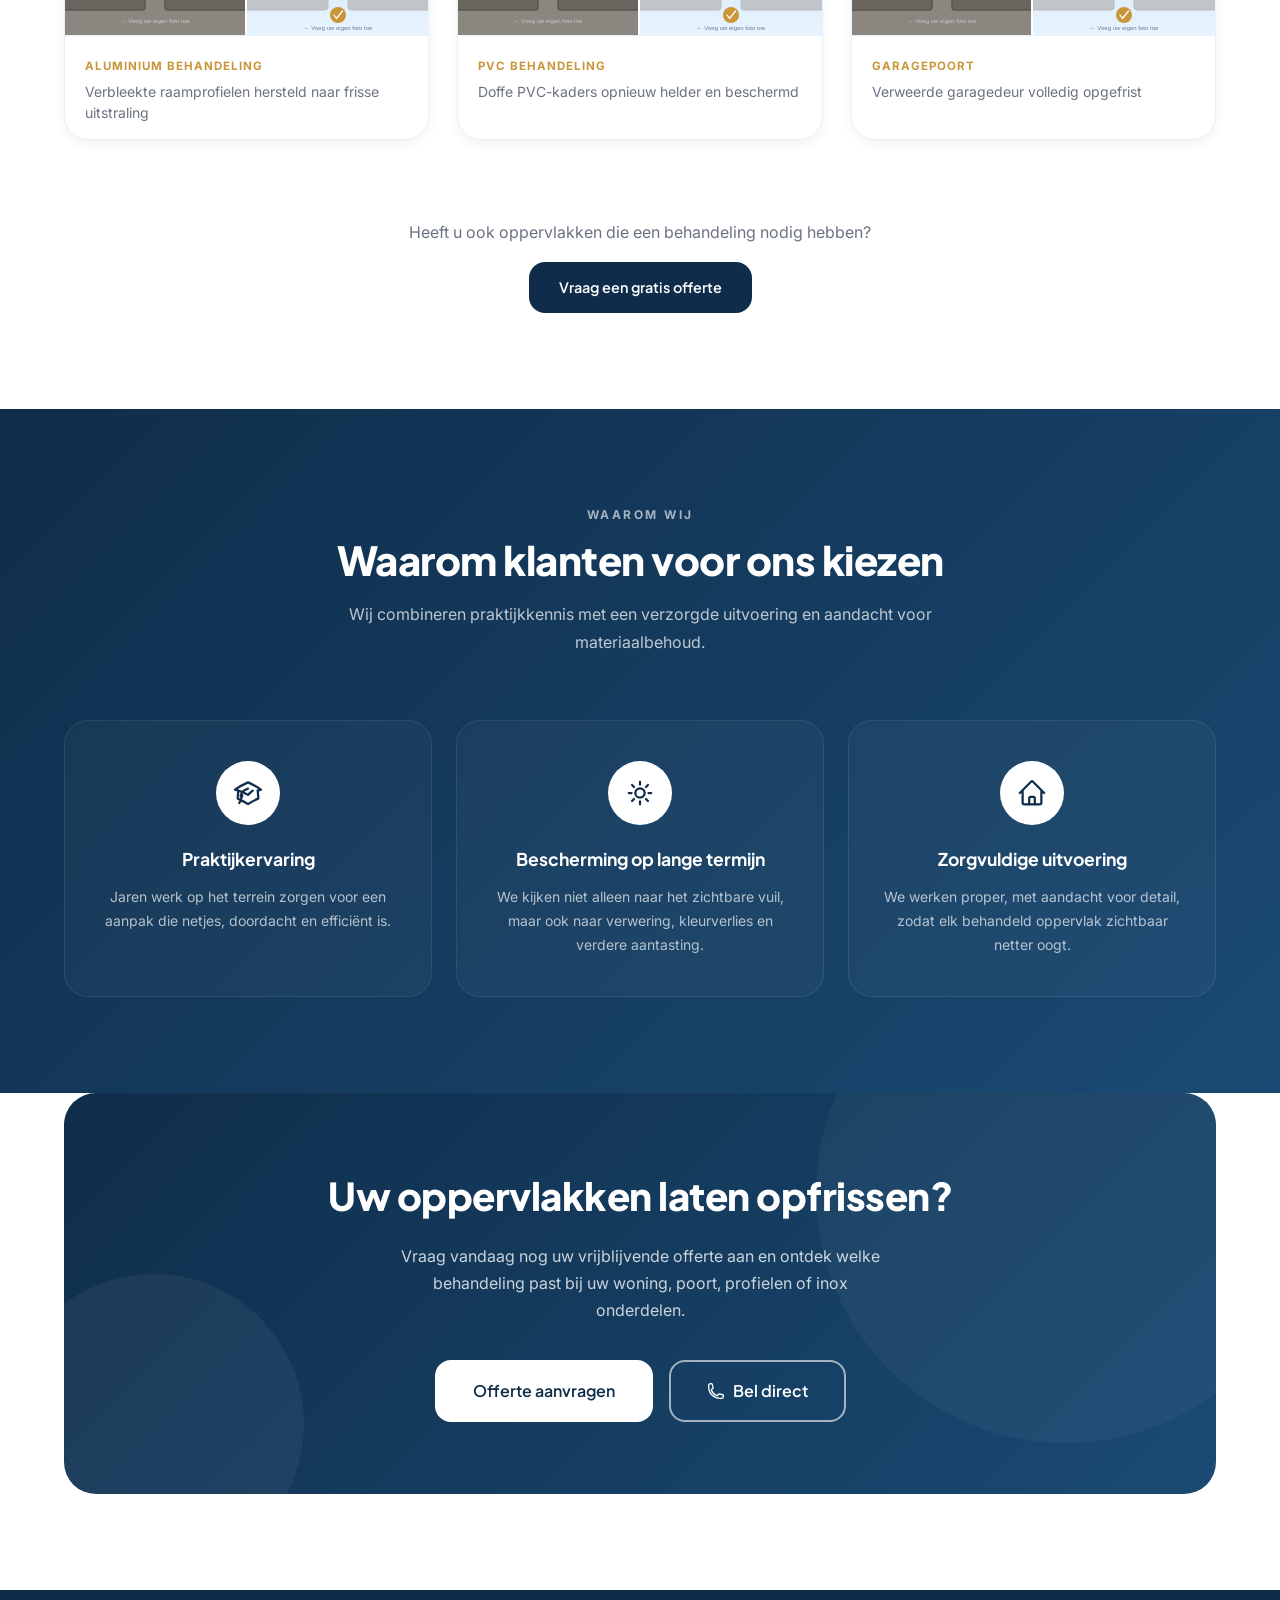
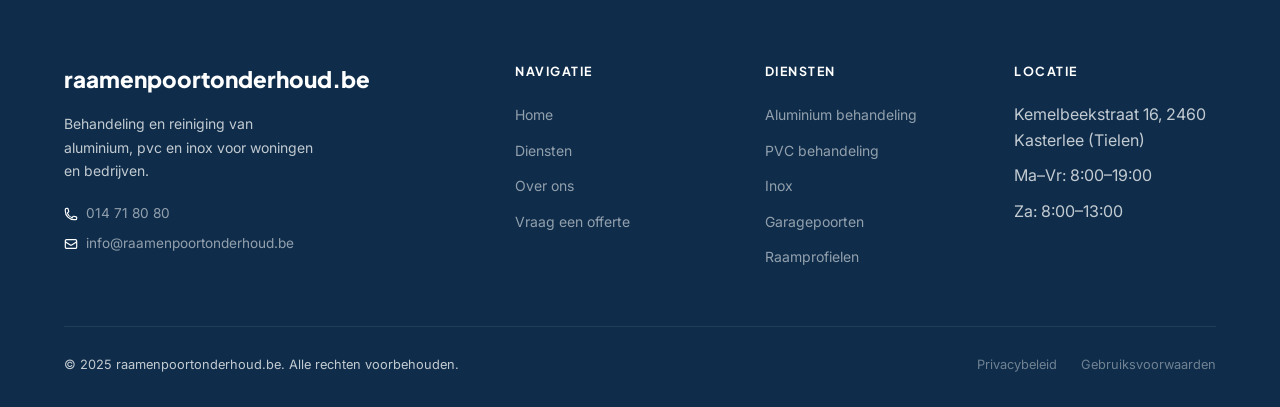
==== commit 87e51918: "Voeg webshop toe met winkelwagen en checkout - Nieuw: shop.html met 4 productkaarten (Aluminium, PVC" ====
--- a/index.html
+++ b/index.html
@@ -32,6 +32,7 @@
           <ul class="navbar__nav" id="mainNav">
             <li><a href="index.html"     class="navbar__link">Home</a></li>
             <li><a href="diensten.html"  class="navbar__link">Diensten</a></li>
+            <li><a href="shop.html"      class="navbar__link">Webshop</a></li>
             <li><a href="team.html"      class="navbar__link">Over ons</a></li>
             <li><a href="contact.html"   class="navbar__link">Vraag een offerte</a></li>
             <li class="navbar__cta">
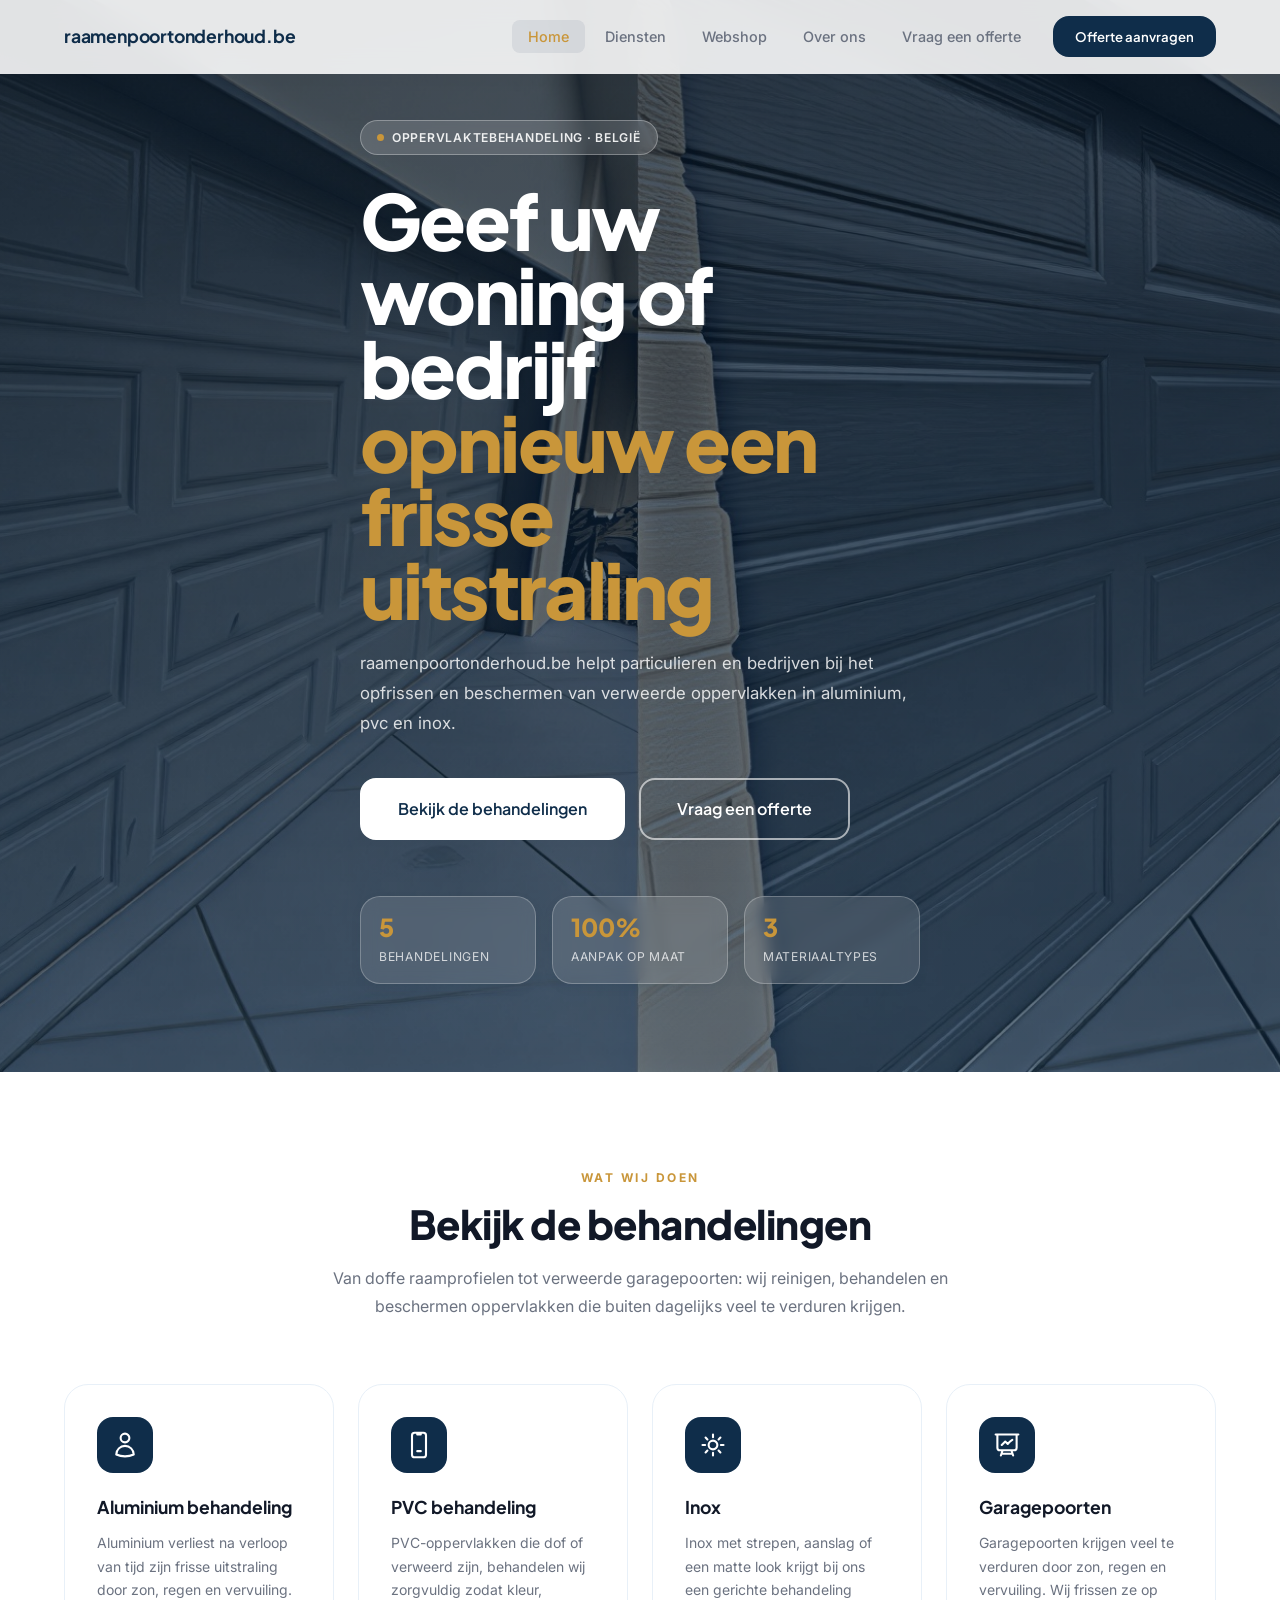
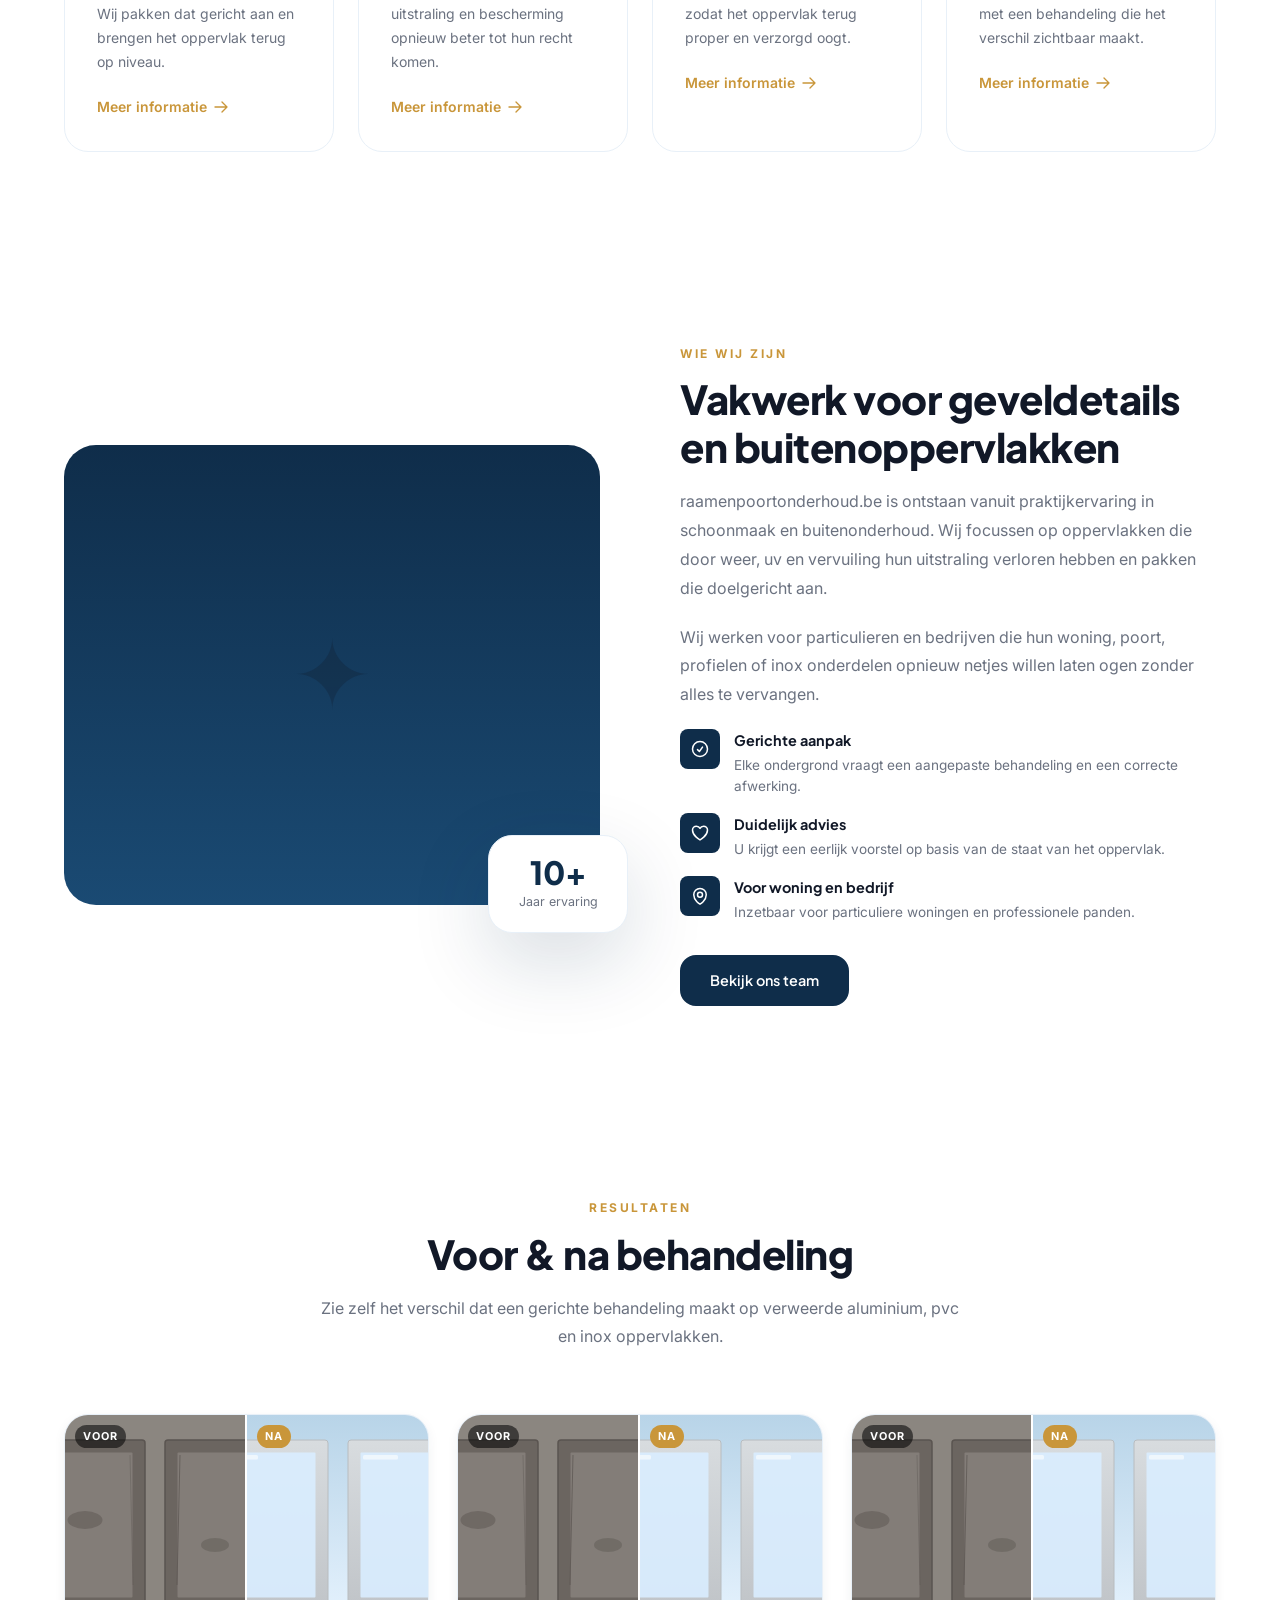
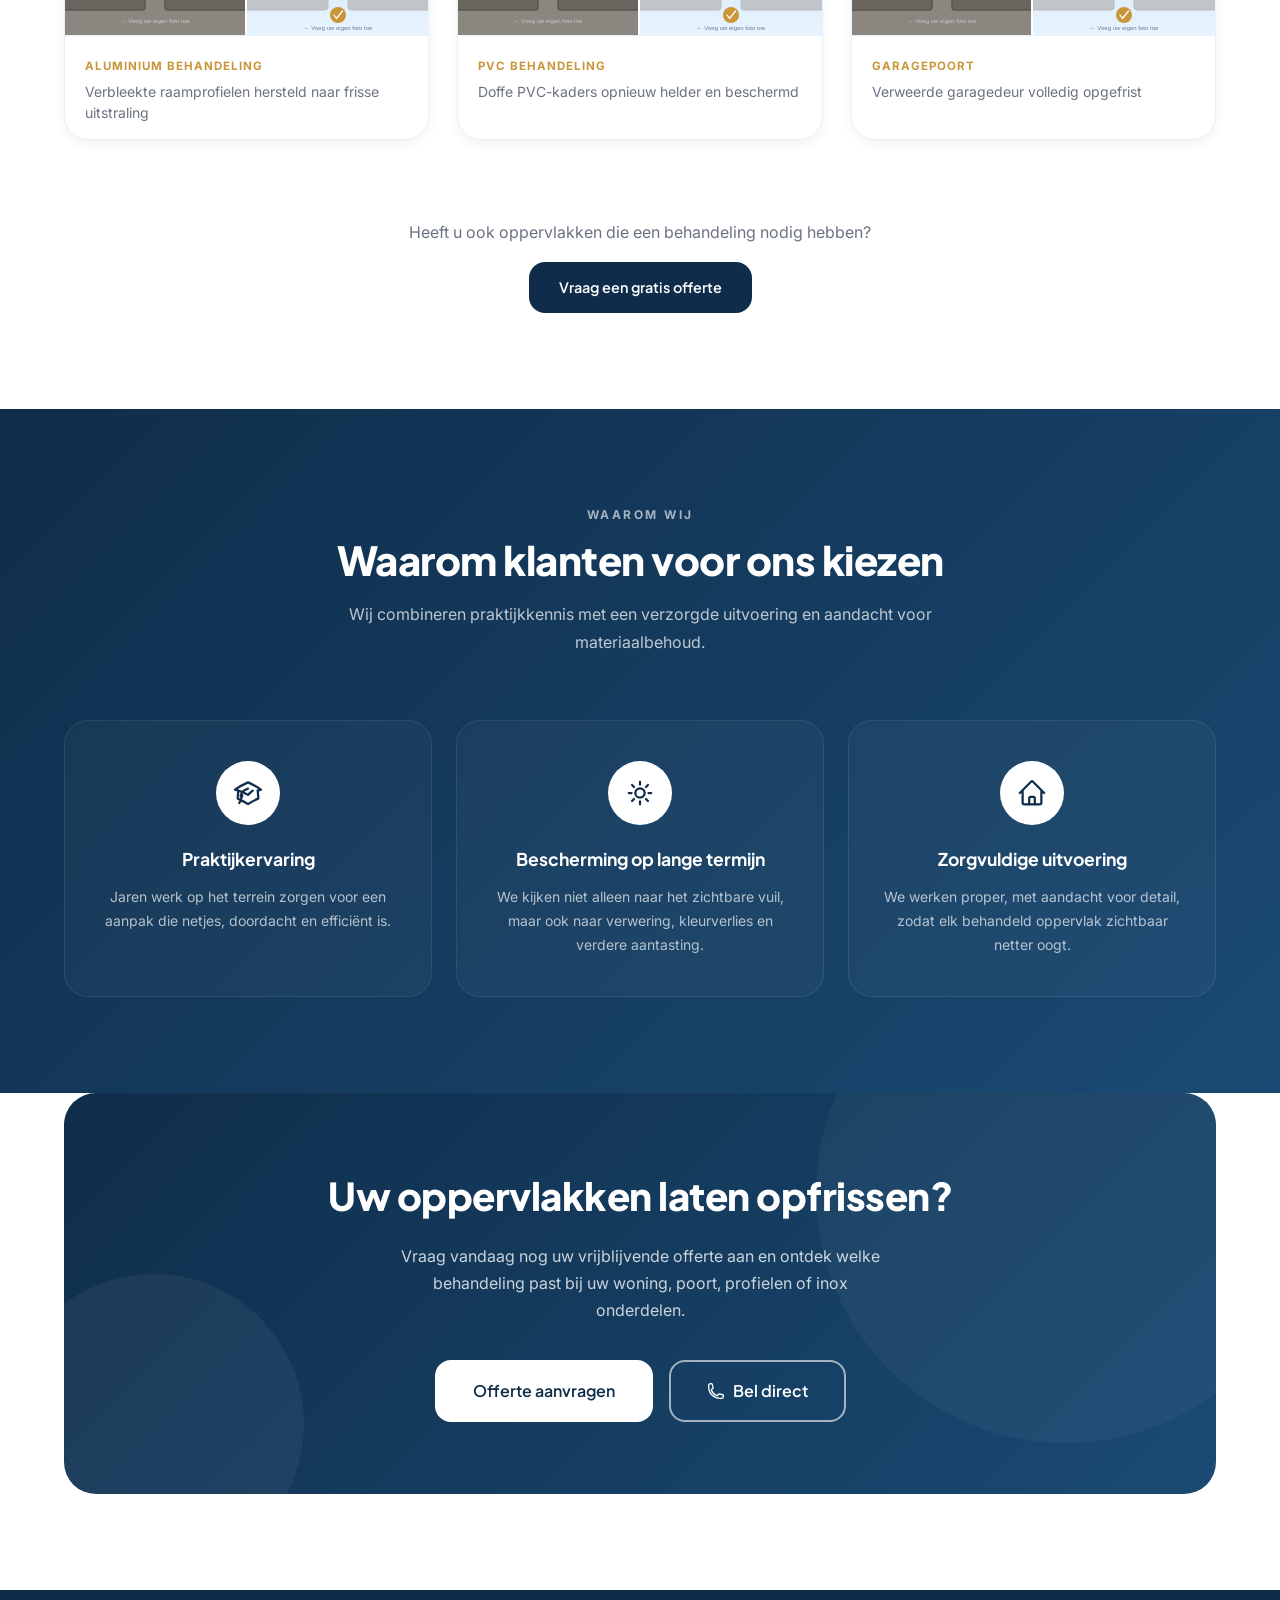
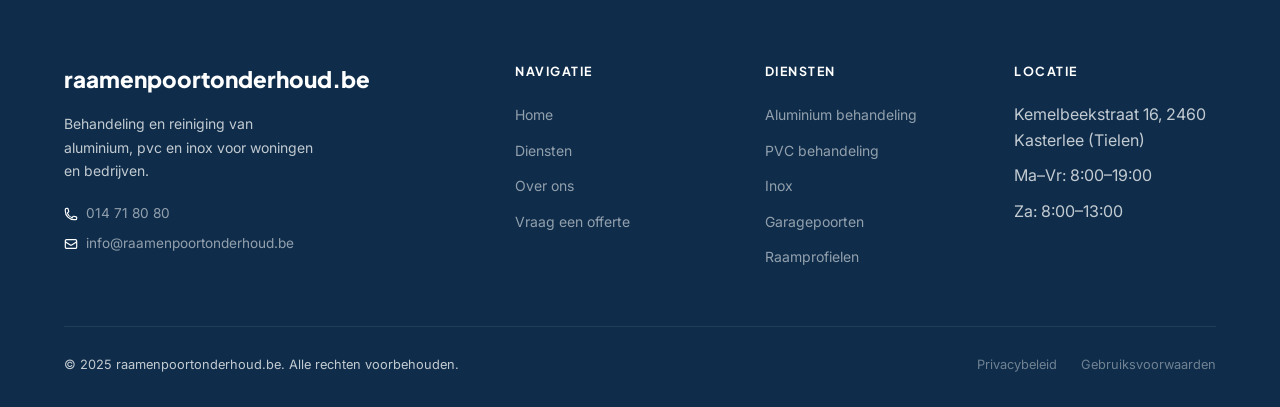
==== commit d6ba940e: "Fix hero stat en mobiele layout: "5 Behandelingen" + horizontale scroll - Vervangt "10+ Jaar praktij" ====
--- a/index.html
+++ b/index.html
@@ -81,8 +81,8 @@
 
             <div class="hero__stats">
               <div>
-                <div class="hero__stat-number">10+</div>
-                <div class="hero__stat-label">Jaar praktijkervaring</div>
+                <div class="hero__stat-number">5</div>
+                <div class="hero__stat-label">Behandelingen</div>
               </div>
               <div>
                 <div class="hero__stat-number">100%</div>
--- a/css/style.css
+++ b/css/style.css
@@ -1,5 +1,5 @@
 /* ============================================================
-   REVITALIS – Modern Redesign
+   RAAMENPOORTONDERHOUD.BE – Modern Redesign
    Kleurenschema: Groen & Wit | Taal: Nederlands
    ============================================================ */
 
@@ -520,7 +520,9 @@
   }
   .hero__stats  {
     gap: 12px;
-    grid-template-columns: 1fr;
+    overflow-x: auto;
+    grid-template-columns: repeat(3, minmax(120px, 1fr));
+    padding-bottom: 4px;
   }
   .hero__stat-number {
     font-size: 1.4rem;
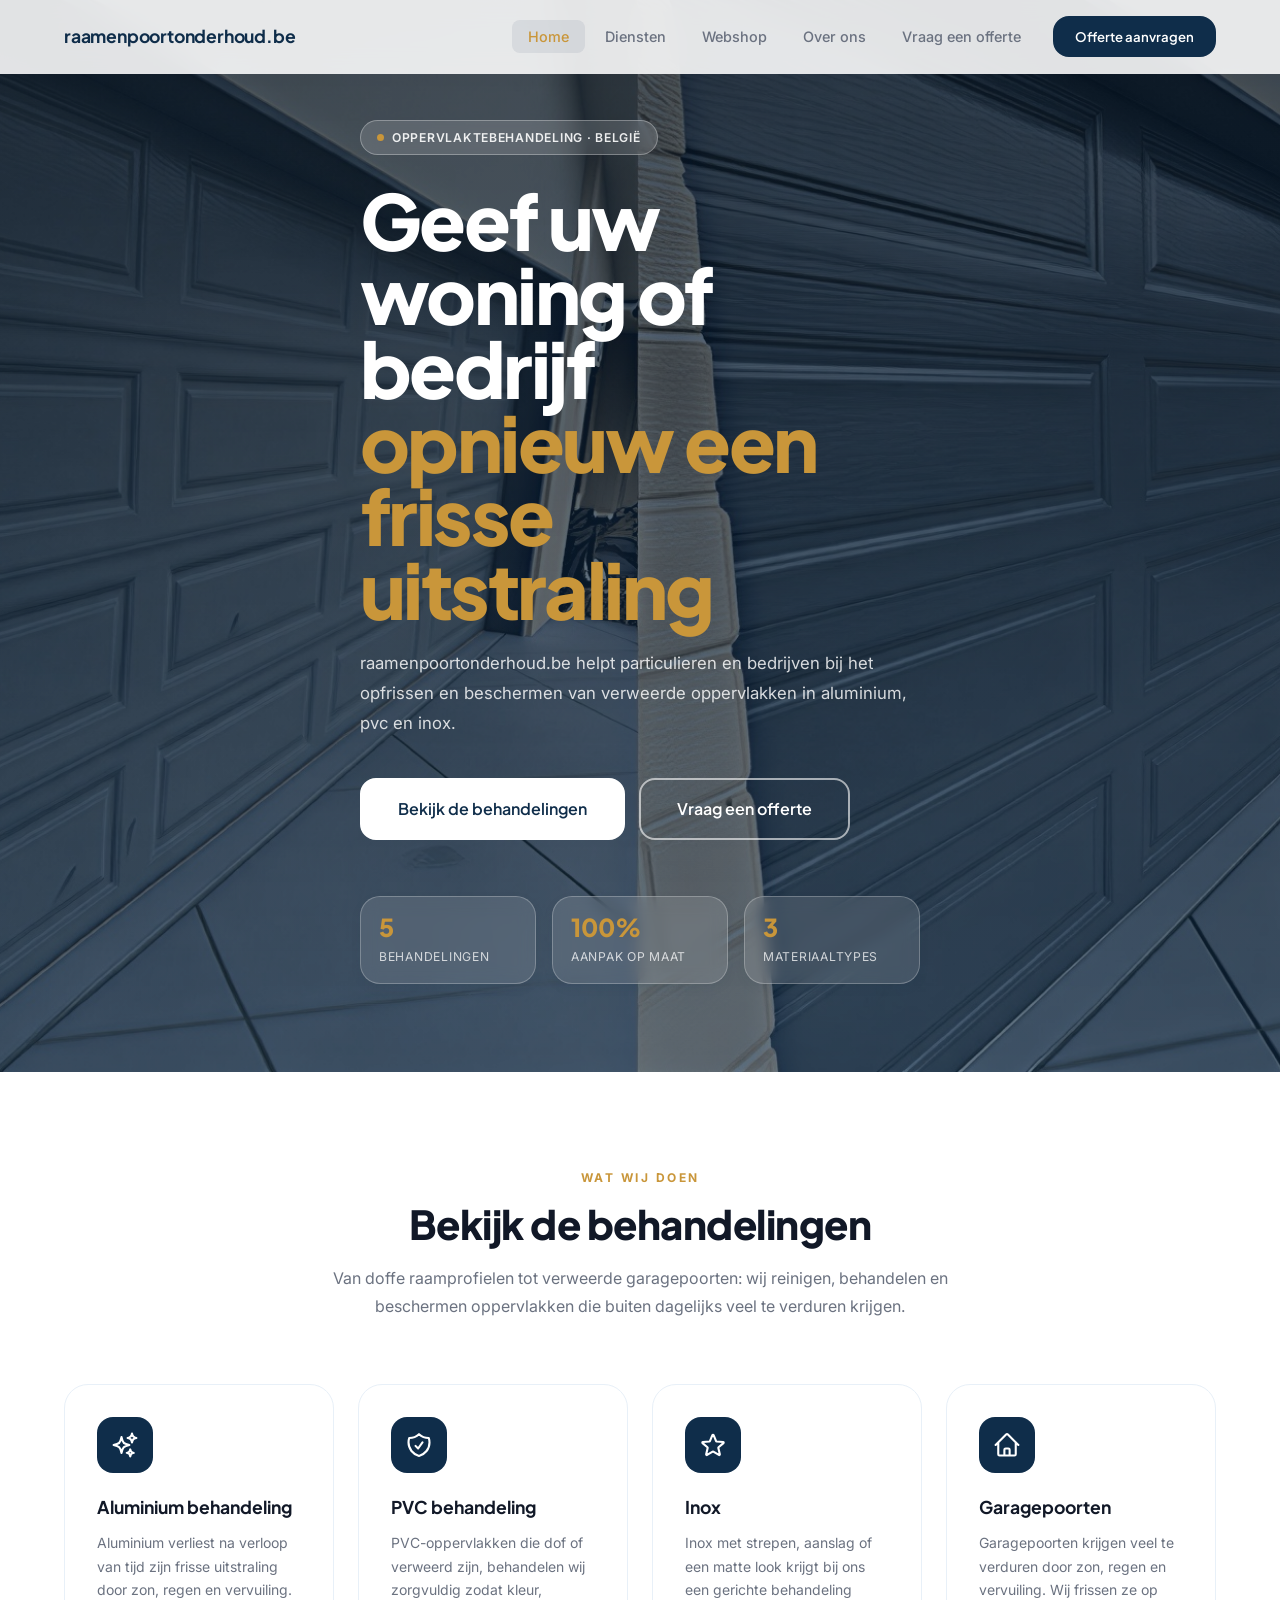
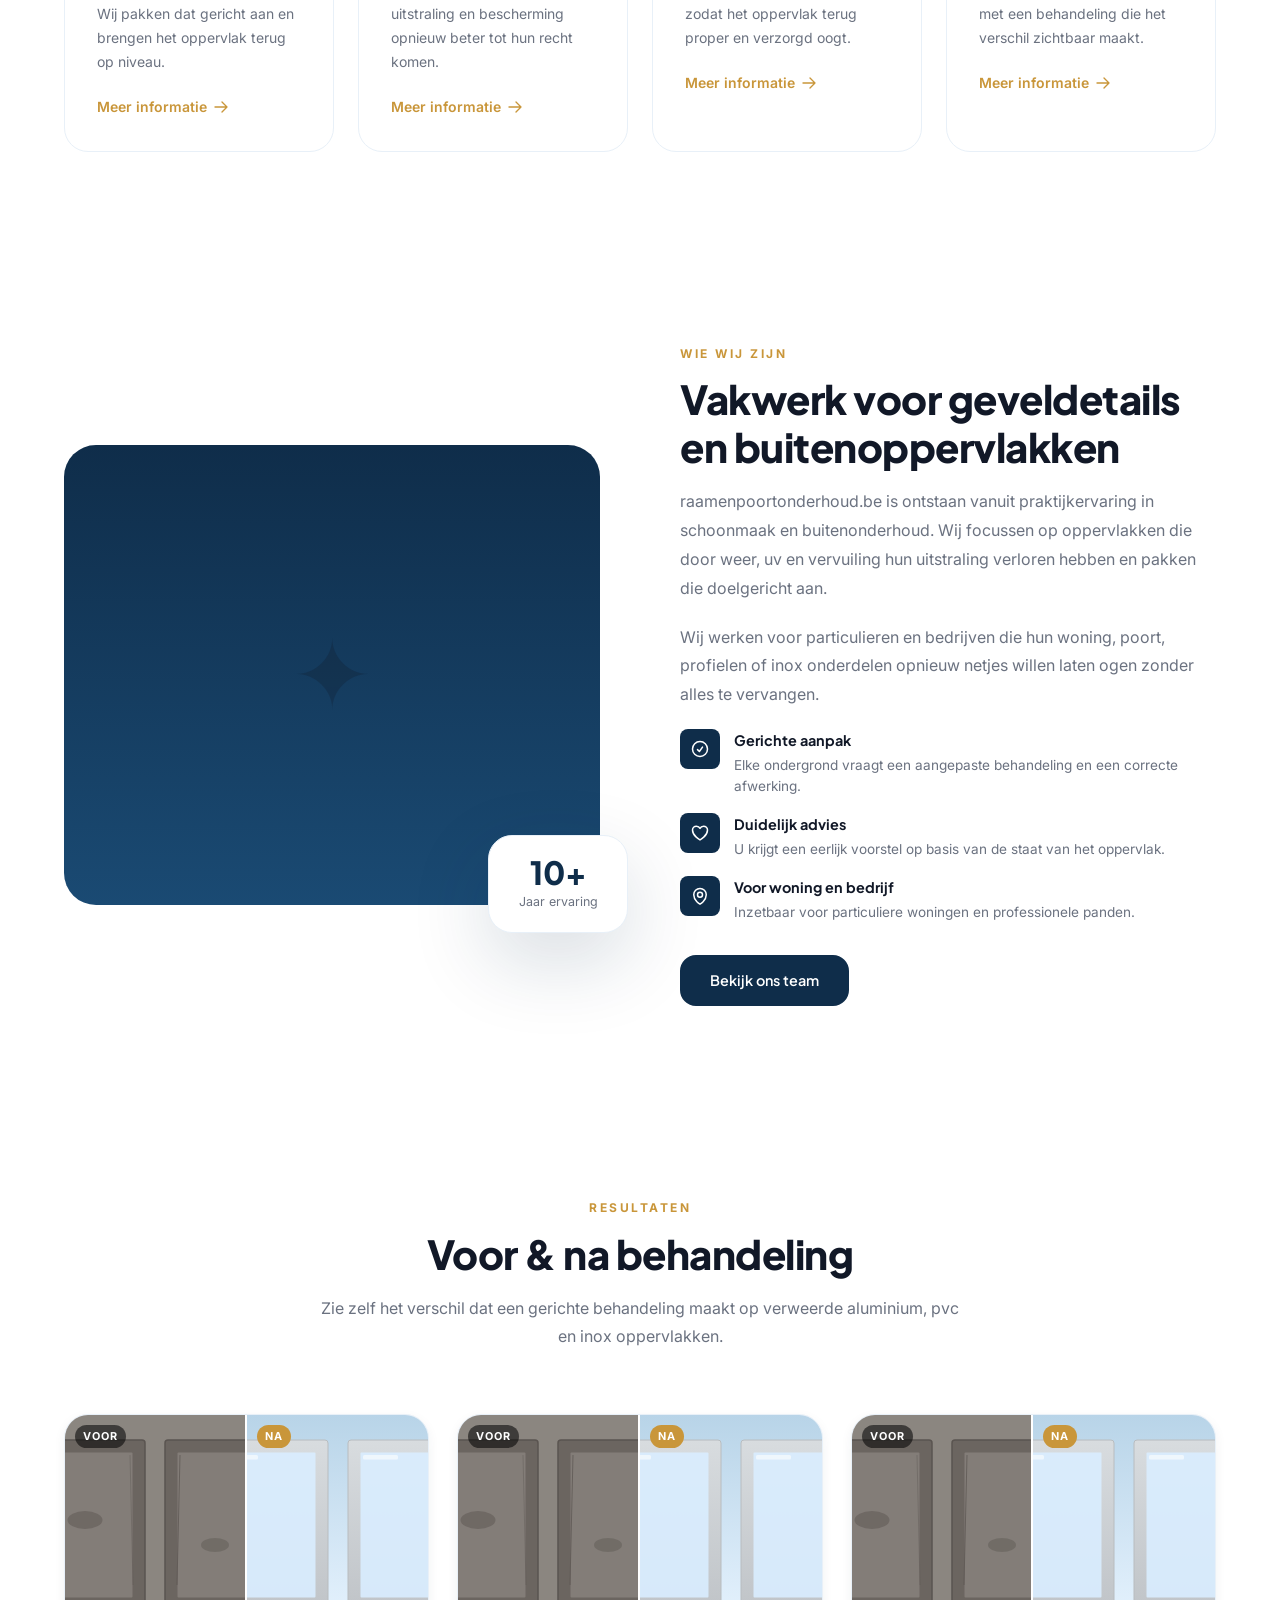
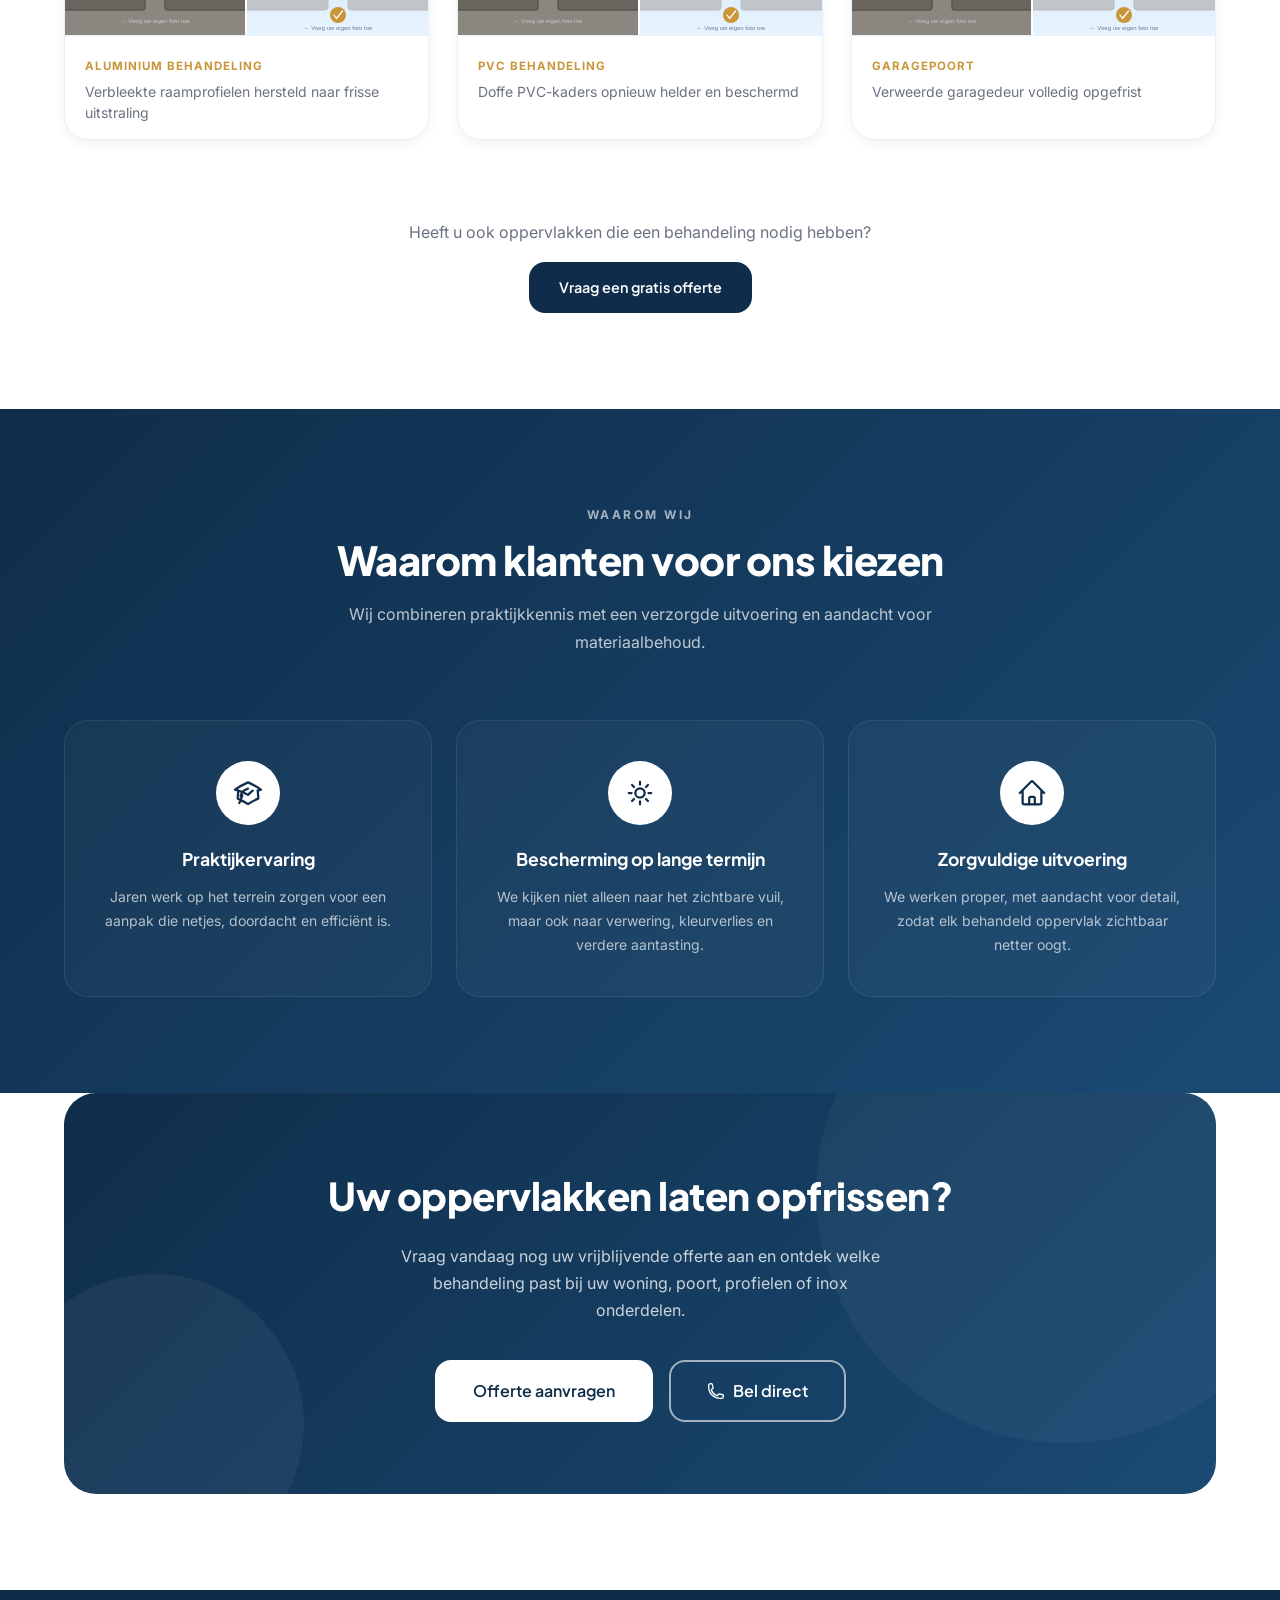
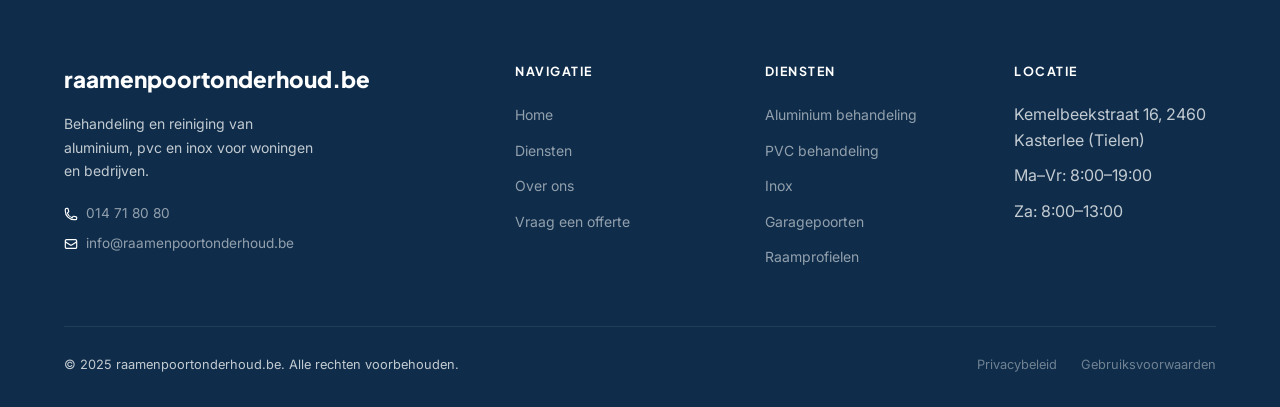
==== commit dd87b7d0: "Vervang servicekaart-iconen door passende Heroicons - Aluminium behandeling: sparkles (glans na beha" ====
--- a/index.html
+++ b/index.html
@@ -122,7 +122,7 @@
           <article class="service-card reveal reveal-d1">
             <div class="service-card__icon">
               <svg xmlns="http://www.w3.org/2000/svg" fill="none" viewBox="0 0 24 24" stroke-width="1.8" stroke="currentColor">
-                <path stroke-linecap="round" stroke-linejoin="round" d="M15.75 6a3.75 3.75 0 1 1-7.5 0 3.75 3.75 0 0 1 7.5 0ZM4.501 20.118a7.5 7.5 0 0 1 14.998 0A17.933 17.933 0 0 1 12 21.75c-2.676 0-5.216-.584-7.499-1.632Z" />
+                <path stroke-linecap="round" stroke-linejoin="round" d="M9.813 15.904 9 18.75l-.813-2.846a4.5 4.5 0 0 0-3.09-3.09L2.25 12l2.846-.813a4.5 4.5 0 0 0 3.09-3.09L9 5.25l.813 2.846a4.5 4.5 0 0 0 3.09 3.09L15.75 12l-2.846.813a4.5 4.5 0 0 0-3.09 3.09ZM18.259 8.715 18 9.75l-.259-1.035a3.375 3.375 0 0 0-2.455-2.456L14.25 6l1.036-.259a3.375 3.375 0 0 0 2.455-2.456L18 2.25l.259 1.035a3.375 3.375 0 0 0 2.456 2.456L21.75 6l-1.035.259a3.375 3.375 0 0 0-2.456 2.456ZM16.894 20.567 16.5 21.75l-.394-1.183a2.25 2.25 0 0 0-1.423-1.423L13.5 18.75l1.183-.394a2.25 2.25 0 0 0 1.423-1.423l.394-1.183.394 1.183a2.25 2.25 0 0 0 1.423 1.423l1.183.394-1.183.394a2.25 2.25 0 0 0-1.423 1.423Z" />
               </svg>
             </div>
             <h3 class="service-card__title">Aluminium behandeling</h3>
@@ -143,7 +143,7 @@
           <article class="service-card reveal reveal-d2">
             <div class="service-card__icon">
               <svg xmlns="http://www.w3.org/2000/svg" fill="none" viewBox="0 0 24 24" stroke-width="1.8" stroke="currentColor">
-                <path stroke-linecap="round" stroke-linejoin="round" d="M10.5 1.5H8.25A2.25 2.25 0 0 0 6 3.75v16.5a2.25 2.25 0 0 0 2.25 2.25h7.5A2.25 2.25 0 0 0 18 20.25V3.75a2.25 2.25 0 0 0-2.25-2.25H13.5m-3 0V3h3V1.5m-3 0h3m-3 15.75h3" />
+                <path stroke-linecap="round" stroke-linejoin="round" d="M9 12.75 11.25 15 15 9.75m-3-7.036A11.959 11.959 0 0 1 3.598 6 11.99 11.99 0 0 0 3 9.749c0 5.592 3.824 10.29 9 11.623 5.176-1.332 9-6.03 9-11.622 0-1.31-.21-2.571-.598-3.751h-.152c-3.196 0-6.1-1.248-8.25-3.285Z" />
               </svg>
             </div>
             <h3 class="service-card__title">PVC behandeling</h3>
@@ -163,7 +163,7 @@
           <article class="service-card reveal reveal-d3">
             <div class="service-card__icon">
               <svg xmlns="http://www.w3.org/2000/svg" fill="none" viewBox="0 0 24 24" stroke-width="1.8" stroke="currentColor">
-                <path stroke-linecap="round" stroke-linejoin="round" d="M12 3v2.25m6.364.386-1.591 1.591M21 12h-2.25m-.386 6.364-1.591-1.591M12 18.75V21m-4.773-4.227-1.591 1.591M5.25 12H3m4.227-4.773L5.636 5.636M15.75 12a3.75 3.75 0 1 1-7.5 0 3.75 3.75 0 0 1 7.5 0Z" />
+                <path stroke-linecap="round" stroke-linejoin="round" d="M11.48 3.499a.562.562 0 0 1 1.04 0l2.125 5.111a.563.563 0 0 0 .475.345l5.518.442c.499.04.701.663.321.988l-4.204 3.602a.563.563 0 0 0-.182.557l1.285 5.385a.562.562 0 0 1-.84.61l-4.725-2.885a.562.562 0 0 0-.586 0L6.982 20.54a.562.562 0 0 1-.84-.61l1.285-5.386a.562.562 0 0 0-.182-.557l-4.204-3.602a.562.562 0 0 1 .321-.988l5.518-.442a.563.563 0 0 0 .475-.345L11.48 3.5Z" />
               </svg>
             </div>
             <h3 class="service-card__title">Inox</h3>
@@ -183,7 +183,7 @@
           <article class="service-card reveal reveal-d4">
             <div class="service-card__icon">
               <svg xmlns="http://www.w3.org/2000/svg" fill="none" viewBox="0 0 24 24" stroke-width="1.8" stroke="currentColor">
-                <path stroke-linecap="round" stroke-linejoin="round" d="M3.75 3v11.25A2.25 2.25 0 0 0 6 16.5h2.25M3.75 3h-1.5m1.5 0h16.5m0 0h1.5m-1.5 0v11.25A2.25 2.25 0 0 1 18 16.5h-2.25m-7.5 0h7.5m-7.5 0-1 3m8.5-3 1 3m0 0 .5 1.5m-.5-1.5h-9.5m0 0-.5 1.5m.75-9 3-3 2.148 2.148A12.061 12.061 0 0 1 16.5 7.605" />
+                <path stroke-linecap="round" stroke-linejoin="round" d="m2.25 12 8.954-8.955c.44-.439 1.152-.439 1.591 0L21.75 12M4.5 9.75v10.125c0 .621.504 1.125 1.125 1.125H9.75v-4.875c0-.621.504-1.125 1.125-1.125h2.25c.621 0 1.125.504 1.125 1.125V21h4.125c.621 0 1.125-.504 1.125-1.125V9.75M8.25 21h8.25" />
               </svg>
             </div>
             <h3 class="service-card__title">Garagepoorten</h3>
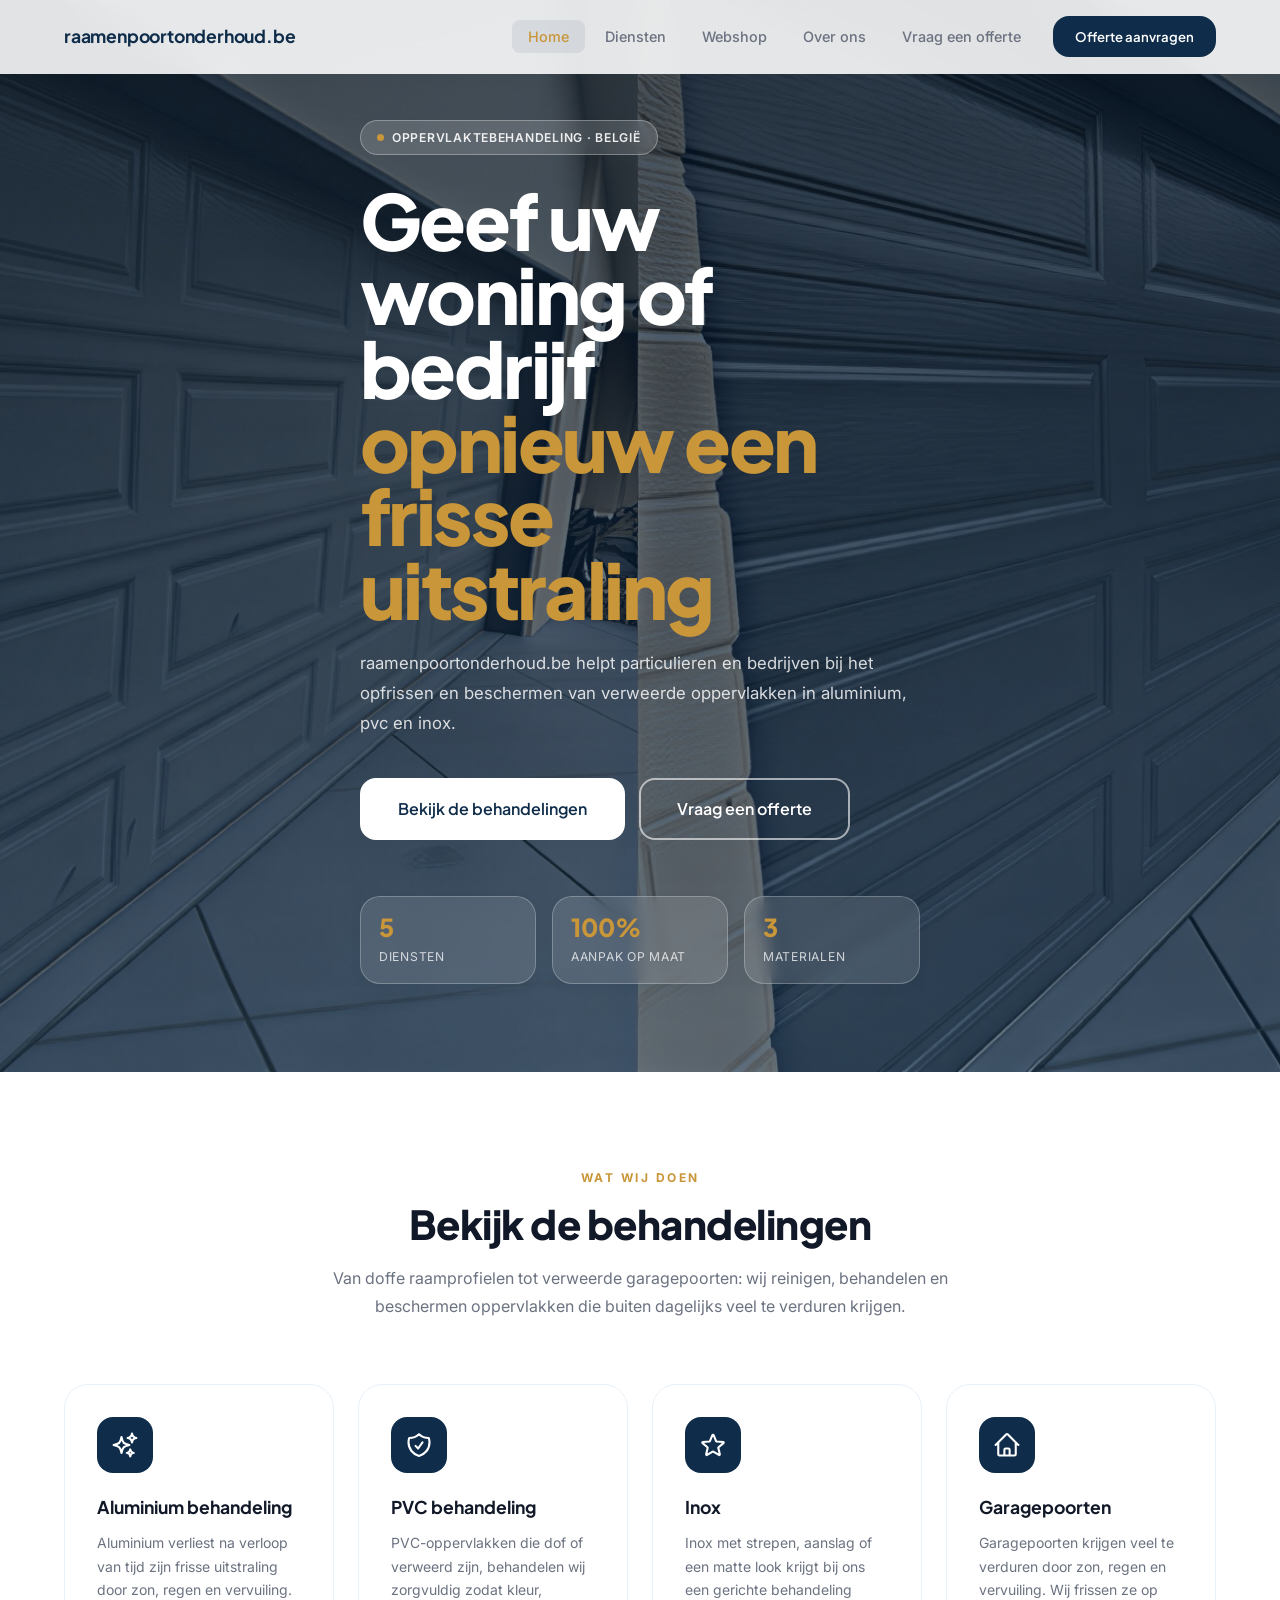
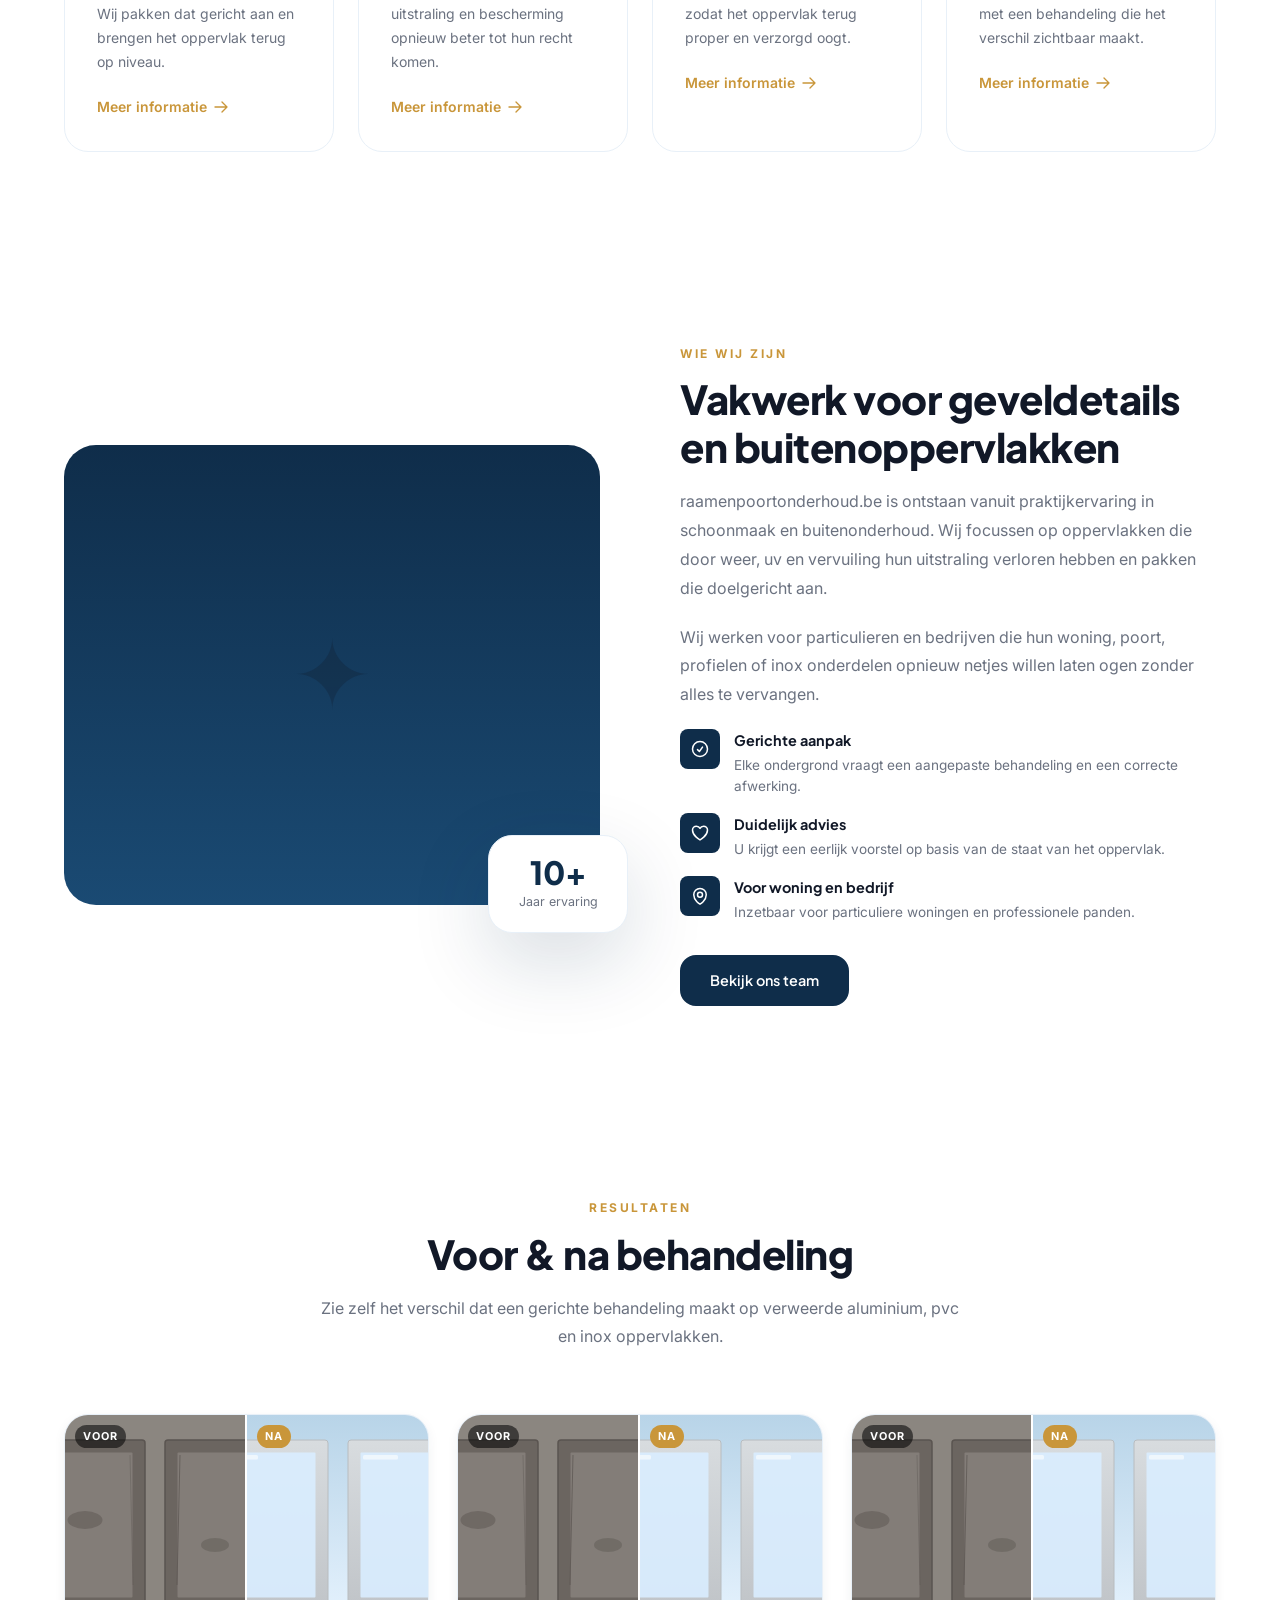
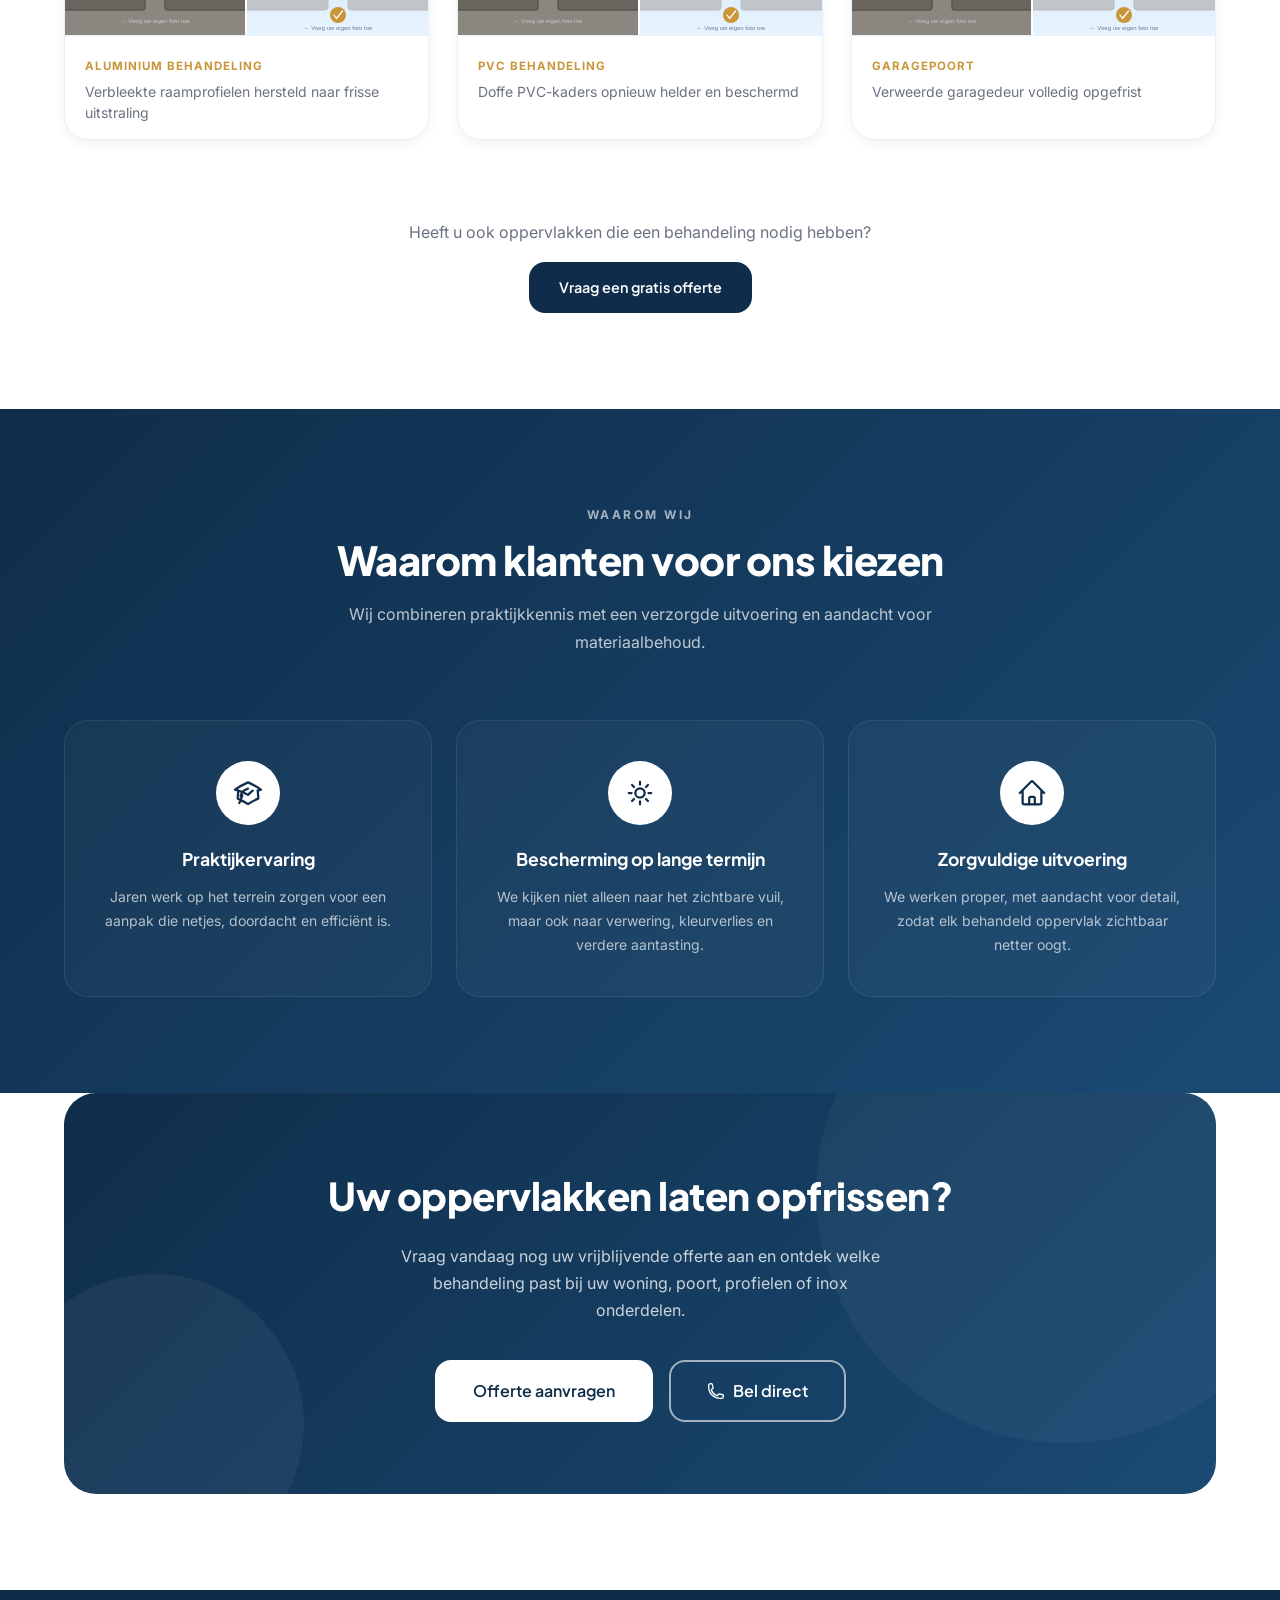
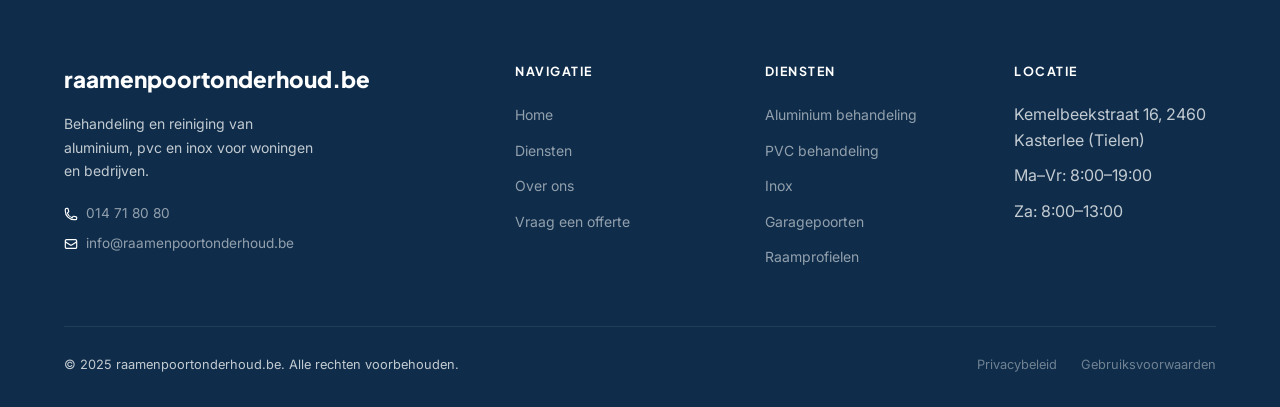
==== commit a276d6bb: "Fix mobiele hero stats: kortere labels + geen overflow-x - Verwijdert overflow-x: auto en minmax die" ====
--- a/index.html
+++ b/index.html
@@ -82,7 +82,7 @@
             <div class="hero__stats">
               <div>
                 <div class="hero__stat-number">5</div>
-                <div class="hero__stat-label">Behandelingen</div>
+                <div class="hero__stat-label">Diensten</div>
               </div>
               <div>
                 <div class="hero__stat-number">100%</div>
@@ -90,7 +90,7 @@
               </div>
               <div>
                 <div class="hero__stat-number">3</div>
-                <div class="hero__stat-label">Materiaaltypes</div>
+                <div class="hero__stat-label">Materialen</div>
               </div>
             </div>
           </div>
--- a/css/style.css
+++ b/css/style.css
@@ -520,9 +520,7 @@
   }
   .hero__stats  {
     gap: 12px;
-    overflow-x: auto;
-    grid-template-columns: repeat(3, minmax(120px, 1fr));
-    padding-bottom: 4px;
+    grid-template-columns: repeat(3, 1fr);
   }
   .hero__stat-number {
     font-size: 1.4rem;
